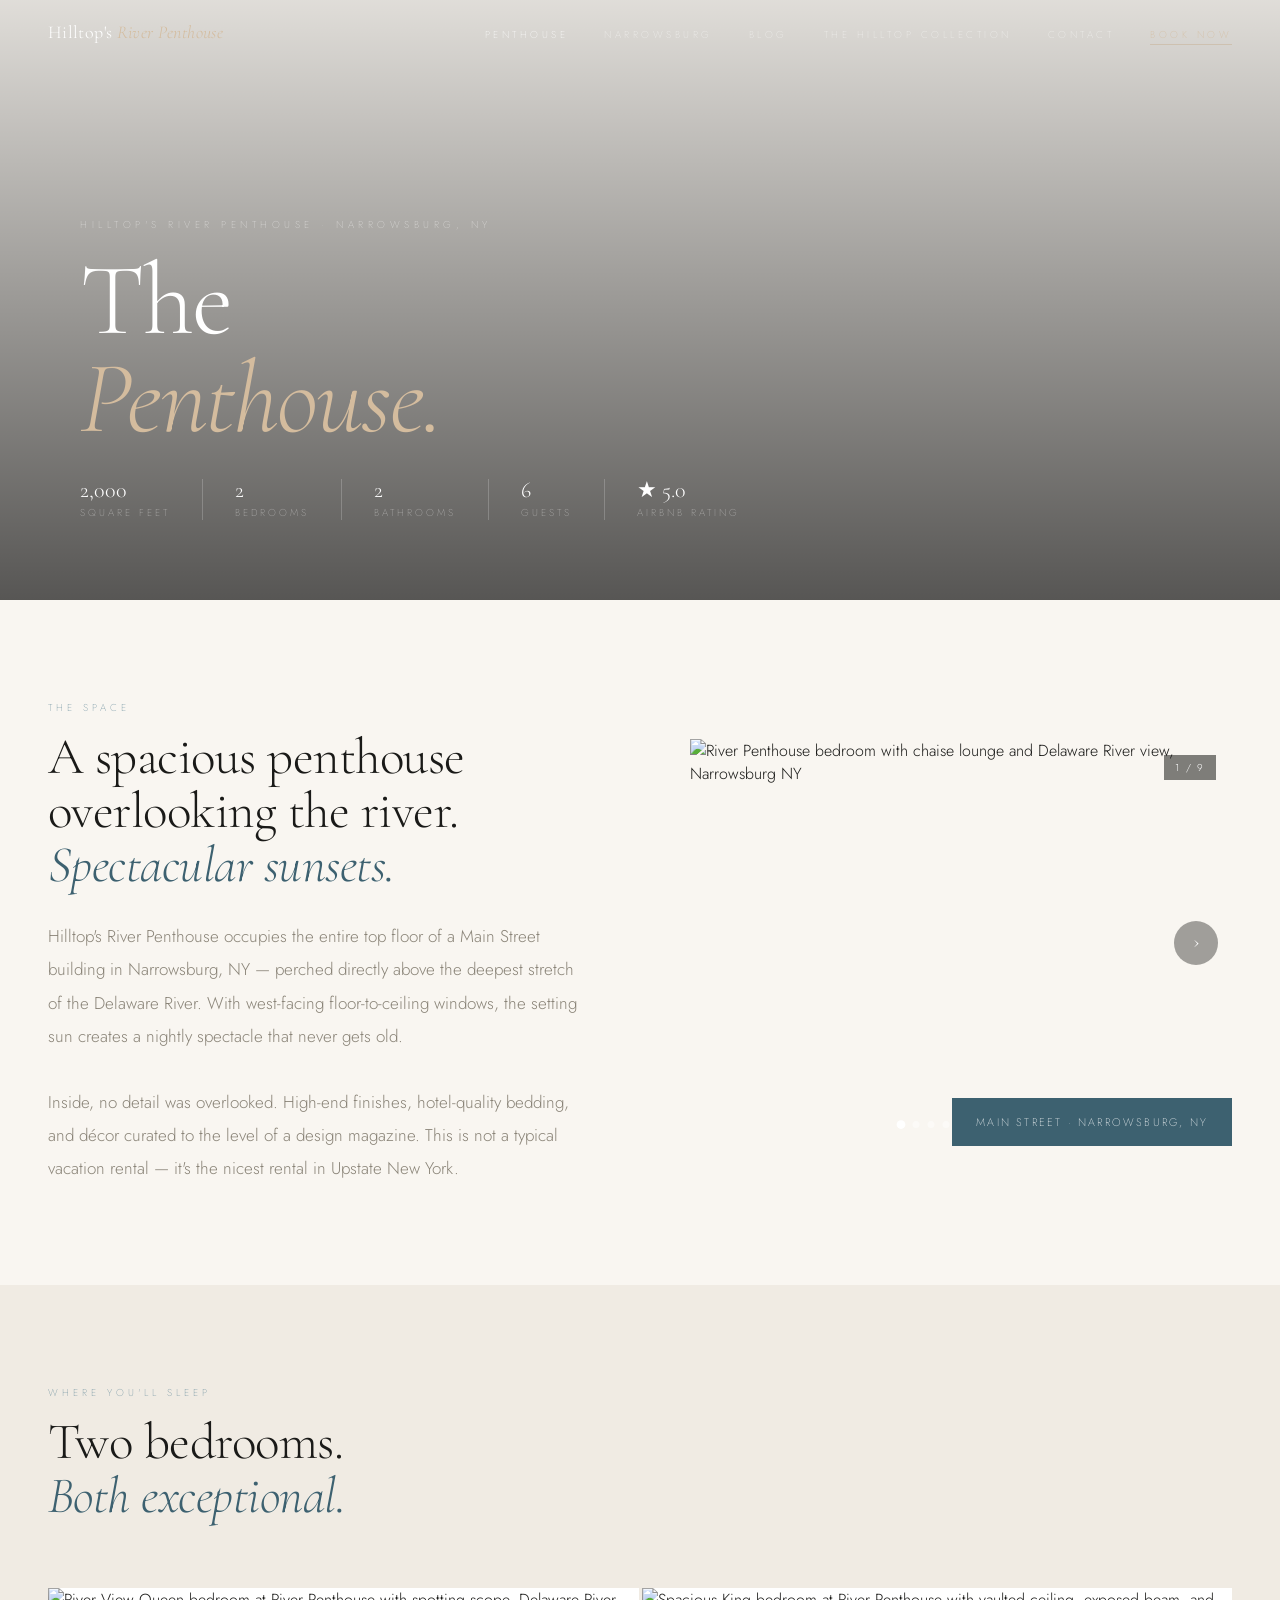
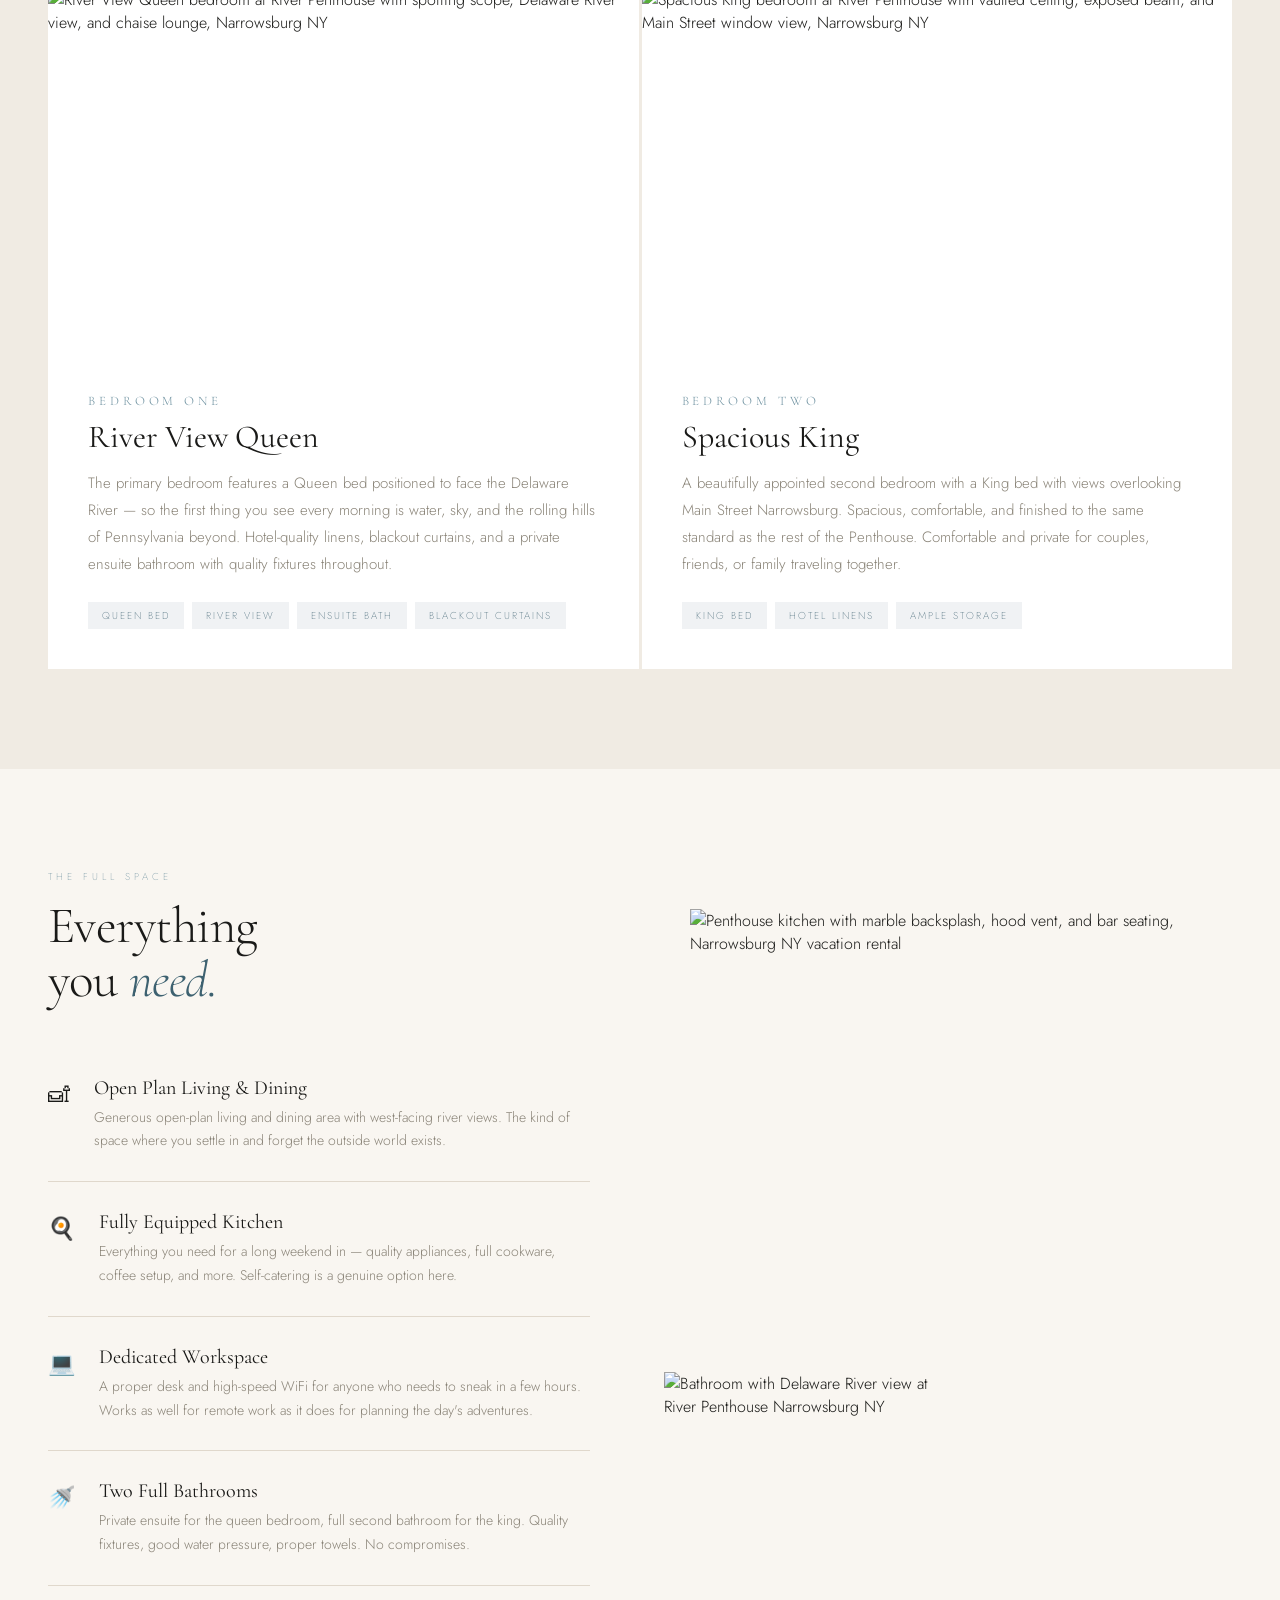
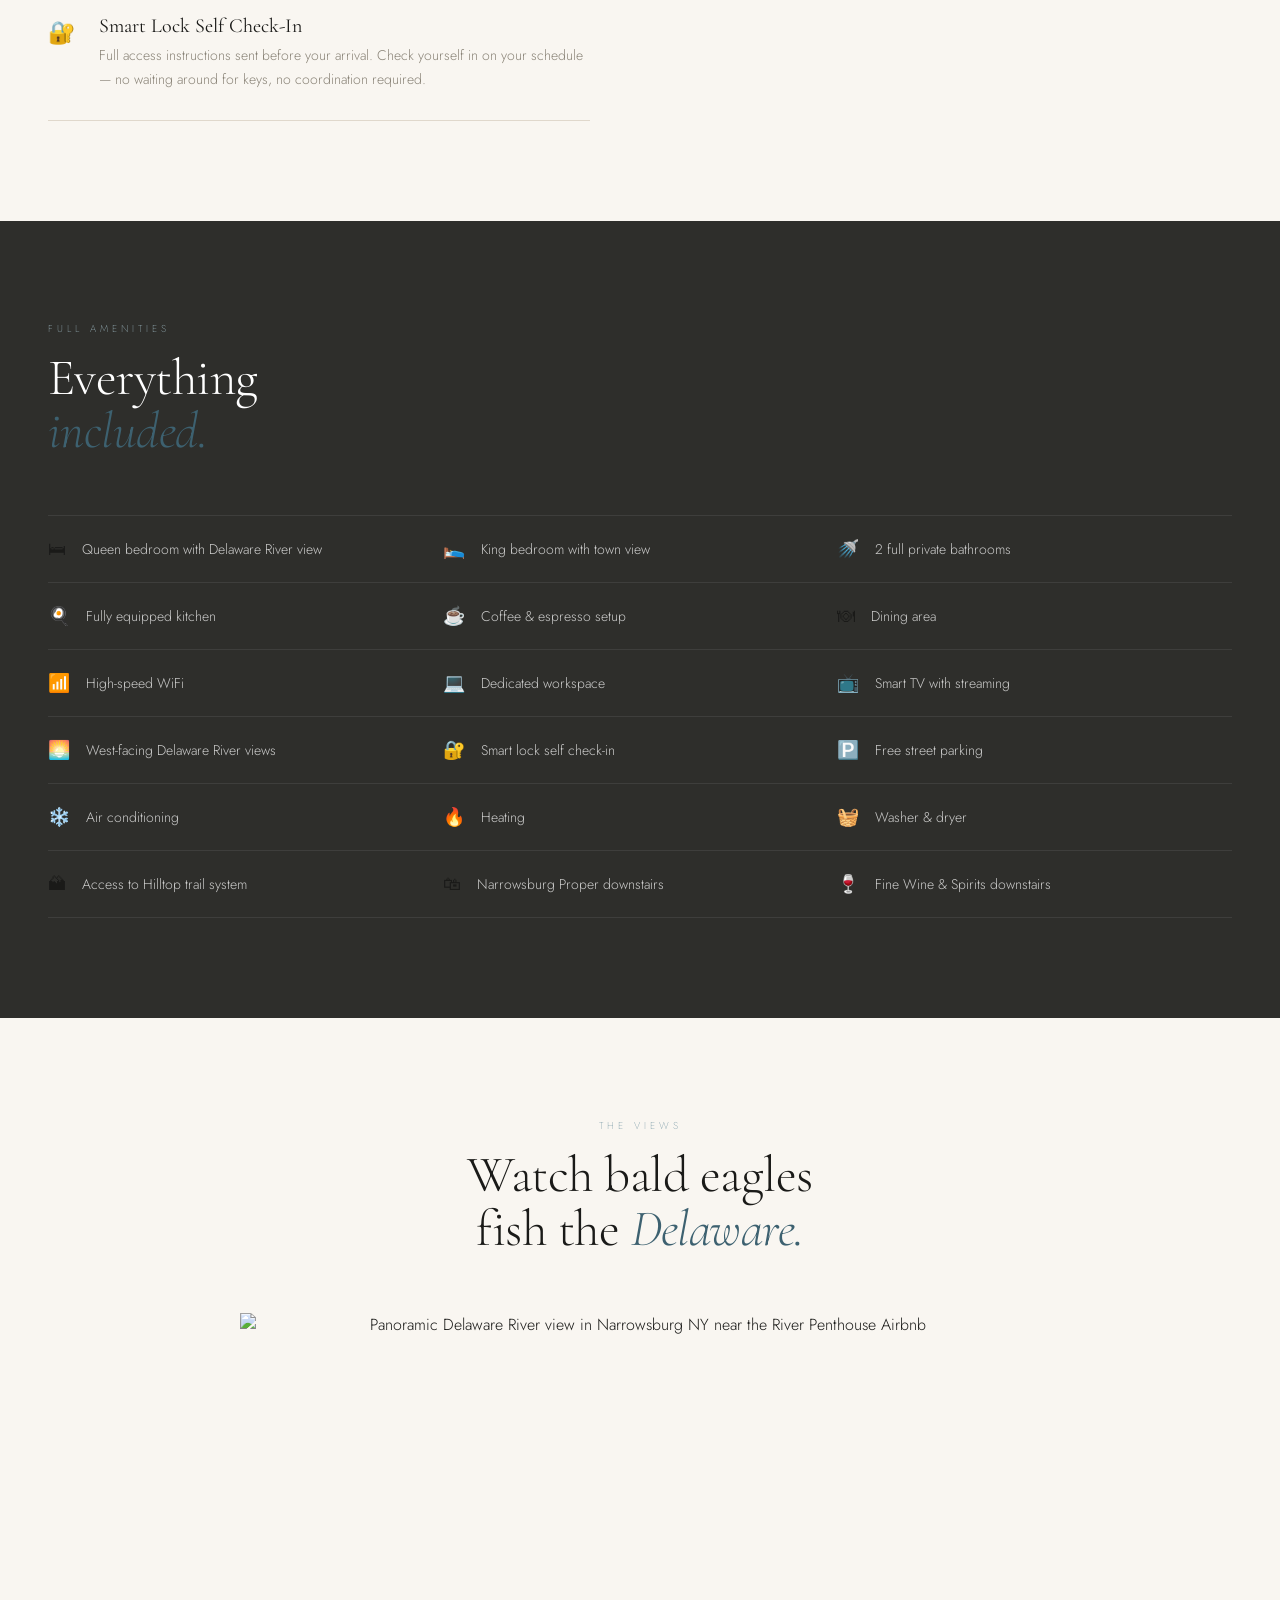
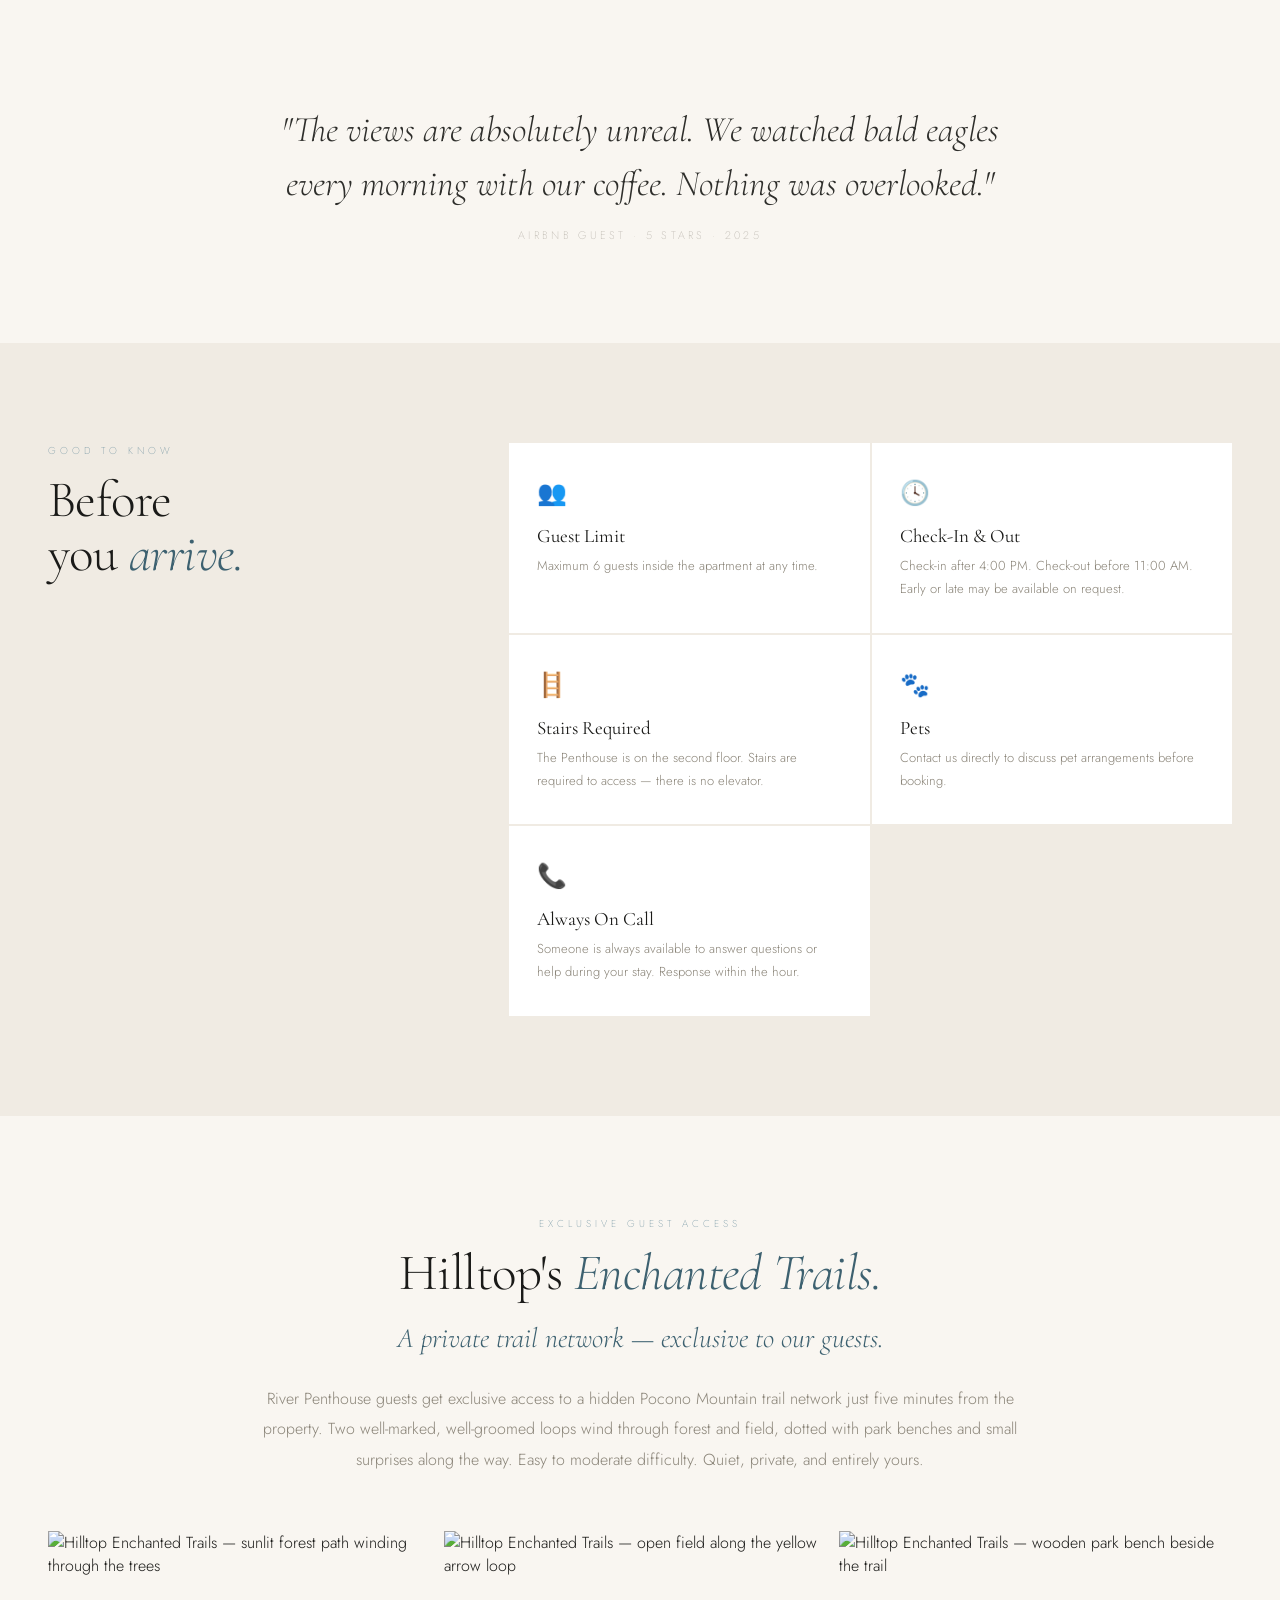
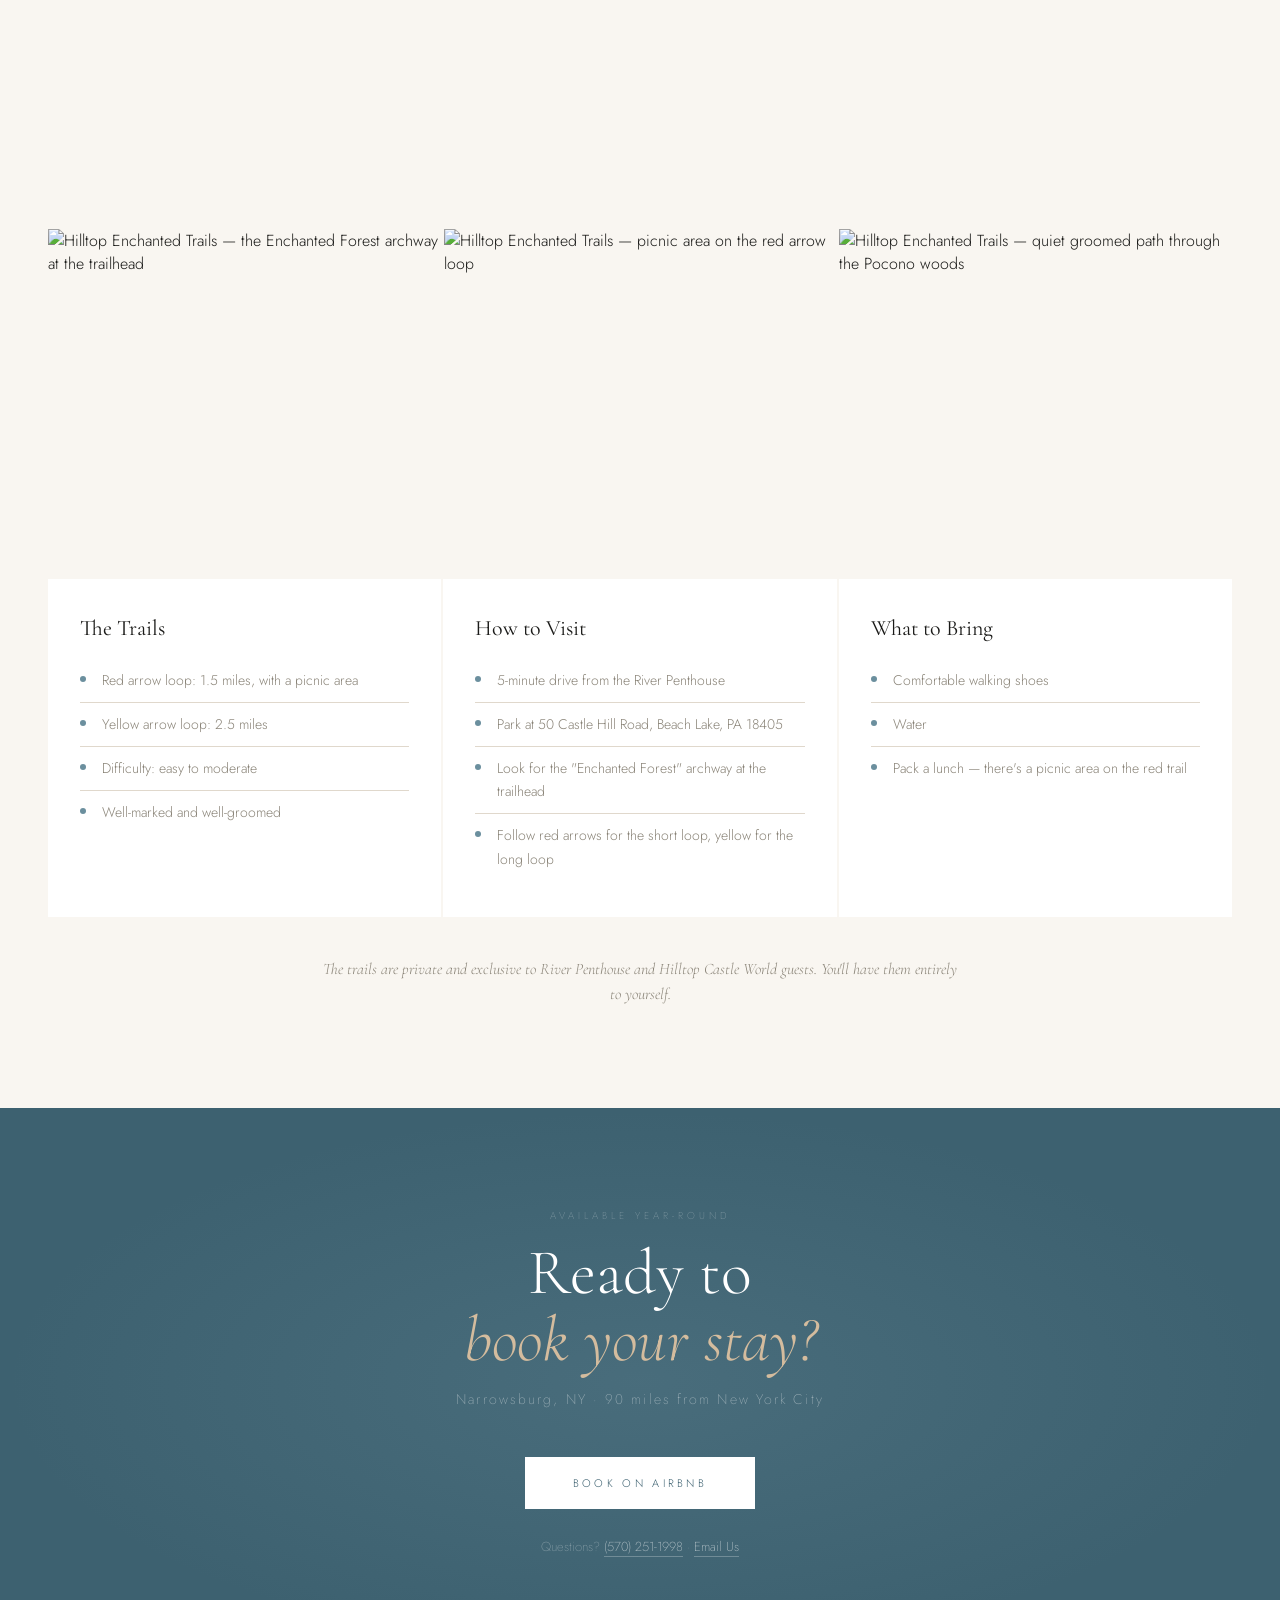
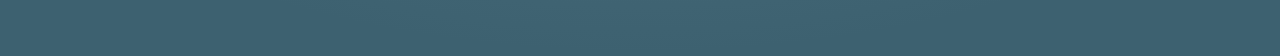
==== riverpenthouse/index.html @ 9885bd03 "Reorder homepage hero gallery slides New order: bedroom-river-view, living-river, fireplace-area, ki" ====
<!DOCTYPE html>
<html lang="en">
<head>
  <meta charset="UTF-8">
  <meta name="viewport" content="width=device-width, initial-scale=1.0">
  <title>Hilltop's River Penthouse · Narrowsburg NY Airbnb · Delaware River Views</title>
  <meta name="description" content="Hilltop's River Penthouse — a 2,000 sq ft luxury Airbnb on Main Street Narrowsburg NY, perched above the Delaware River. 2 bedrooms, 2 baths, sleeps 6. 90 miles from NYC.">
  <link rel="canonical" href="https://www.riverpenthouse.com/">
  <script type="application/ld+json">
  {
    "@context": "https://schema.org",
    "@graph": [
      {
        "@type": "LodgingBusiness",
        "@id": "https://www.riverpenthouse.com/#lodging",
        "name": "Hilltop's River Penthouse",
        "description": "A 2,000 sq ft luxury penthouse on Main Street Narrowsburg NY, perched directly above the deepest stretch of the Delaware River. 2 bedrooms, 2 bathrooms, sleeps 6 guests. West-facing floor-to-ceiling windows with panoramic river views. 90 miles from New York City.",
        "url": "https://www.riverpenthouse.com",
        "telephone": "+15702511998",
        "email": "thehilltopproperties@gmail.com",
        "address": {
          "@type": "PostalAddress",
          "streetAddress": "44 Main Street",
          "addressLocality": "Narrowsburg",
          "addressRegion": "NY",
          "postalCode": "12764",
          "addressCountry": "US"
        },
        "geo": {
          "@type": "GeoCoordinates",
          "latitude": 41.6012,
          "longitude": -74.9957
        },
        "image": [
          "https://www.riverpenthouse.com/img/hero.webp",
          "https://www.riverpenthouse.com/img/living-river.webp",
          "https://www.riverpenthouse.com/img/bedroom-queen.webp",
          "https://www.riverpenthouse.com/img/bedroom-king.webp",
          "https://www.riverpenthouse.com/img/kitchen-wide.webp",
          "https://www.riverpenthouse.com/img/bathroom-suite.webp"
        ],
        "priceRange": "$$",
        "aggregateRating": {
          "@type": "AggregateRating",
          "ratingValue": "5.0",
          "bestRating": "5",
          "ratingCount": "10",
          "reviewAspect": "Airbnb"
        },
        "amenityFeature": [
          {"@type": "LocationFeatureSpecification", "name": "Free WiFi", "value": true},
          {"@type": "LocationFeatureSpecification", "name": "Air conditioning", "value": true},
          {"@type": "LocationFeatureSpecification", "name": "Kitchen", "value": true},
          {"@type": "LocationFeatureSpecification", "name": "Washer", "value": true},
          {"@type": "LocationFeatureSpecification", "name": "Dryer", "value": true},
          {"@type": "LocationFeatureSpecification", "name": "Self check-in", "value": true},
          {"@type": "LocationFeatureSpecification", "name": "River view", "value": true},
          {"@type": "LocationFeatureSpecification", "name": "Free parking", "value": true}
        ],
        "numberOfRooms": 2,
        "checkinTime": "16:00",
        "checkoutTime": "11:00",
        "petsAllowed": false,
        "tourBookingPage": "https://www.airbnb.com/rooms/1452914886228919955",
        "keywords": "where can i stay in narrowsburg ny, places to stay in narrowsburg ny, hotels in narrowsburg ny, boutique hotel narrowsburg ny, upstate ny hotels, catskills hotels, narrowsburg ny airbnb, delaware river vacation rental, weekend getaways upstate ny, narrowsburg ny lodging, sullivan county ny hotel, catskills vacation rental"
      },
      {
        "@type": "Organization",
        "@id": "https://www.riverpenthouse.com/#organization",
        "name": "Hilltop's River Penthouse",
        "url": "https://www.riverpenthouse.com",
        "telephone": "+15702511998",
        "email": "thehilltopproperties@gmail.com",
        "address": {
          "@type": "PostalAddress",
          "streetAddress": "44 Main Street",
          "addressLocality": "Narrowsburg",
          "addressRegion": "NY",
          "postalCode": "12764",
          "addressCountry": "US"
        },
        "sameAs": [
          "https://www.airbnb.com/rooms/1452914886228919955",
          "https://www.stayathilltop.com"
        ]
      }
    ]
  }
  </script>
  <link href="https://fonts.googleapis.com/css2?family=Cormorant+Garamond:ital,wght@0,300;0,400;0,600;1,300;1,400;1,600&family=Jost:wght@200;300;400&display=swap" rel="stylesheet">
  <style>
    *, *::before, *::after { box-sizing: border-box; margin: 0; padding: 0; }

    :root {
      --cream: #f9f6f1;
      --cream-dark: #f0ebe3;
      --sand: #e0d8cc;
      --river: #6b8f9e;
      --river-deep: #3d6170;
      --river-light: #a8c4ce;
      --ink: #1a1a18;
      --ink-soft: #2e2e2b;
      --stone: #8a8478;
      --stone-light: #b5b0a8;
      --gold: #c4a882;
      --gold-light: #d4bc9e;
      --white: #ffffff;
    }

    html { scroll-behavior: smooth; }

    body {
      background: var(--cream);
      color: var(--ink);
      font-family: 'Jost', sans-serif;
      font-weight: 300;
      overflow-x: hidden;
      width: 100%;
      max-width: 100%;
      margin: 0;
      padding: 0;
    }

    /* ─── NAV ─── */
    .site-nav {
      position: fixed;
      top: 0;
      left: 0;
      right: 0;
      z-index: 100;
      padding: 0 48px;
      height: 64px;
      display: flex;
      align-items: center;
      justify-content: space-between;
      transition: background 0.4s ease, box-shadow 0.4s ease;
    }
    .site-nav.scrolled {
      background: rgba(26,26,24,0.92);
      backdrop-filter: blur(12px);
      -webkit-backdrop-filter: blur(12px);
      box-shadow: 0 1px 0 rgba(255,255,255,0.06);
    }
    .nav-logo {
      font-family: 'Cormorant Garamond', serif;
      font-weight: 300;
      font-size: 18px;
      color: var(--white);
      text-decoration: none;
      letter-spacing: 0.02em;
      flex-shrink: 0;
    }
    .nav-logo em {
      font-style: italic;
      color: var(--gold-light);
    }
    .nav-links {
      display: flex;
      align-items: center;
      gap: 36px;
      list-style: none;
    }
    .nav-links a {
      font-family: 'Jost', sans-serif;
      font-weight: 200;
      font-size: 10px;
      letter-spacing: 0.35em;
      text-transform: uppercase;
      color: rgba(255,255,255,0.65);
      text-decoration: none;
      transition: color 0.2s ease;
    }
    .nav-links a:hover { color: var(--white); }
    .nav-links a.active { color: var(--white); }
    .nav-links .nav-book a {
      color: var(--gold-light);
      border-bottom: 1px solid rgba(196,168,130,0.4);
      padding-bottom: 2px;
    }
    .nav-links .nav-book a:hover { color: var(--gold); border-color: var(--gold); }

    /* mobile nav */
    .nav-toggle {
      display: none;
      flex-direction: column;
      gap: 5px;
      cursor: pointer;
      padding: 4px;
      background: none;
      border: none;
    }
    .nav-toggle span {
      display: block;
      width: 22px;
      height: 1px;
      background: rgba(255,255,255,0.7);
      transition: all 0.3s ease;
    }
    .nav-toggle.open span:nth-child(1) { transform: translateY(6px) rotate(45deg); }
    .nav-toggle.open span:nth-child(2) { opacity: 0; }
    .nav-toggle.open span:nth-child(3) { transform: translateY(-6px) rotate(-45deg); }

    .nav-mobile {
      display: none;
      position: fixed;
      top: 64px;
      left: 0;
      right: 0;
      background: rgba(26,26,24,0.97);
      backdrop-filter: blur(12px);
      -webkit-backdrop-filter: blur(12px);
      z-index: 99;
      padding: 32px 48px 40px;
      border-top: 1px solid rgba(255,255,255,0.06);
    }
    .nav-mobile.open { display: block; }
    .nav-mobile ul { list-style: none; display: flex; flex-direction: column; gap: 24px; }
    .nav-mobile a {
      font-family: 'Jost', sans-serif;
      font-weight: 200;
      font-size: 12px;
      letter-spacing: 0.35em;
      text-transform: uppercase;
      color: rgba(255,255,255,0.65);
      text-decoration: none;
    }
    .nav-mobile a:hover { color: var(--white); }
    .nav-mobile .nav-book-mobile a { color: var(--gold-light); }

    @media (max-width: 768px) {
      .site-nav { padding: 0 24px; }
      .nav-links { display: none; }
      .nav-toggle { display: flex; }
      .nav-mobile { padding: 32px 24px 40px; }
    }

    /* ─── HERO ─── */
    .hero {
      height: 600px;
      min-height: 560px;
      position: relative;
      display: flex;
      align-items: flex-end;
      overflow: hidden;
    }
    .hero-bg {
      position: absolute;
      inset: 0;
      background:
        linear-gradient(to bottom, rgba(0,0,0,0.1) 0%, rgba(0,0,0,0.65) 100%),
        url('/img/hero.webp') center/cover no-repeat;
    }
    .hero-content {
      position: relative;
      padding: 0 80px 80px;
      max-width: 900px;
    }
    .hero-eyebrow {
      font-family: 'Jost', sans-serif;
      font-weight: 200;
      font-size: 10px;
      letter-spacing: 0.45em;
      text-transform: uppercase;
      color: rgba(255,255,255,0.6);
      margin-bottom: 20px;
    }
    .hero-title {
      font-family: 'Cormorant Garamond', serif;
      font-weight: 300;
      font-size: clamp(56px, 8vw, 104px);
      line-height: 0.95;
      color: var(--white);
      letter-spacing: -0.02em;
      margin-bottom: 32px;
    }
    .hero-title em { font-style: italic; color: var(--gold-light); }
    .hero-meta { display: flex; gap: 32px; flex-wrap: wrap; }
    .hero-meta-item { display: flex; flex-direction: column; gap: 4px; }
    .meta-value {
      font-family: 'Cormorant Garamond', serif;
      font-weight: 300;
      font-size: 22px;
      color: var(--white);
      line-height: 1;
    }
    .meta-label {
      font-family: 'Jost', sans-serif;
      font-weight: 200;
      font-size: 10px;
      letter-spacing: 0.3em;
      text-transform: uppercase;
      color: rgba(255,255,255,0.5);
    }
    .meta-divider { width: 1px; background: rgba(255,255,255,0.2); align-self: stretch; }

    .container { max-width: 1200px; margin: 0 auto; }
    .section-eyebrow {
      font-family: 'Jost', sans-serif;
      font-weight: 200;
      font-size: 10px;
      letter-spacing: 0.4em;
      text-transform: uppercase;
      color: var(--river);
      margin-bottom: 16px;
    }
    .section-title {
      font-family: 'Cormorant Garamond', serif;
      font-weight: 300;
      font-size: clamp(36px, 4vw, 58px);
      line-height: 1.05;
      color: var(--ink);
      letter-spacing: -0.01em;
    }
    .section-title em { font-style: italic; color: var(--river-deep); }

    /* ─── INTRO ─── */
    .intro-section { padding: 100px 48px; }
    .intro-grid { display: grid; grid-template-columns: 1fr 1fr; gap: 100px; align-items: center; }
    .intro-body {
      font-family: 'Jost', sans-serif;
      font-weight: 300;
      font-size: 17px;
      line-height: 1.95;
      color: var(--stone);
      margin-top: 28px;
    }
    .intro-image { position: relative; }
    .intro-image img { width: 100%; aspect-ratio: 3/4; object-fit: cover; display: block; }
    .intro-image-caption {
      position: absolute;
      bottom: 0; right: 0;
      background: var(--river-deep);
      color: var(--white);
      padding: 16px 24px;
      font-family: 'Jost', sans-serif;
      font-weight: 200;
      font-size: 11px;
      letter-spacing: 0.2em;
      text-transform: uppercase;
      z-index: 3;
    }

    /* ─── GALLERY ─── */
    .gallery { position: relative; aspect-ratio: 4/3; overflow: hidden; }
    .gallery-track { display: flex; width: 100%; height: 100%; overflow-x: scroll; scroll-snap-type: x mandatory; scroll-behavior: smooth; scrollbar-width: none; -ms-overflow-style: none; -webkit-overflow-scrolling: touch; }
    .gallery-track::-webkit-scrollbar { display: none; }
    .gallery-slide { flex: 0 0 100%; width: 100%; height: 100%; object-fit: cover; scroll-snap-align: start; display: block; }
    .gallery-prev, .gallery-next { position: absolute; top: 50%; transform: translateY(-50%); background: rgba(26,26,24,0.4); color: var(--white); border: none; width: 44px; height: 44px; border-radius: 50%; font-size: 22px; cursor: pointer; transition: background 0.2s ease, opacity 0.2s ease; display: flex; align-items: center; justify-content: center; z-index: 2; font-family: 'Cormorant Garamond', serif; font-weight: 300; padding-bottom: 3px; }
    .gallery-prev { left: 14px; }
    .gallery-next { right: 14px; }
    .gallery-prev:hover, .gallery-next:hover { background: rgba(26,26,24,0.7); }
    .gallery-prev:disabled, .gallery-next:disabled { opacity: 0; pointer-events: none; }
    .gallery-dots { position: absolute; bottom: 18px; left: 50%; transform: translateX(-50%); display: flex; gap: 8px; z-index: 2; }
    .gallery-dot { width: 7px; height: 7px; border-radius: 50%; background: rgba(255,255,255,0.45); border: none; padding: 0; cursor: pointer; transition: background 0.2s ease, transform 0.2s ease; }
    .gallery-dot:hover { background: rgba(255,255,255,0.75); }
    .gallery-dot.active { background: var(--white); transform: scale(1.25); }
    .gallery-counter { position: absolute; top: 16px; right: 16px; background: rgba(26,26,24,0.55); color: var(--white); padding: 5px 11px; font-family: 'Jost', sans-serif; font-weight: 300; font-size: 10px; letter-spacing: 0.18em; z-index: 2; }

    /* ─── BEDROOMS ─── */
    .bedrooms-section { background: var(--cream-dark); padding: 100px 48px; }
    .bedrooms-header { max-width: 1200px; margin: 0 auto 64px; }
    .bedrooms-grid { max-width: 1200px; margin: 0 auto; display: grid; grid-template-columns: 1fr 1fr; gap: 3px; }
    .bedroom-card { position: relative; overflow: hidden; background: var(--white); }
    .bedroom-image { width: 100%; aspect-ratio: 16/10; object-fit: cover; display: block; }
    .bedroom-info { padding: 36px 40px 40px; }
    .bedroom-number { font-family: 'Cormorant Garamond', serif; font-weight: 300; font-size: 13px; letter-spacing: 0.3em; color: var(--river); text-transform: uppercase; margin-bottom: 10px; }
    .bedroom-name { font-family: 'Cormorant Garamond', serif; font-weight: 400; font-size: 32px; color: var(--ink); margin-bottom: 16px; line-height: 1.1; }
    .bedroom-desc { font-family: 'Jost', sans-serif; font-weight: 300; font-size: 15px; line-height: 1.8; color: var(--stone); margin-bottom: 24px; }
    .bedroom-features { display: flex; flex-wrap: wrap; gap: 8px; }
    .bedroom-tag { font-family: 'Jost', sans-serif; font-weight: 200; font-size: 10px; letter-spacing: 0.2em; text-transform: uppercase; color: var(--river-deep); background: rgba(61,97,112,0.08); padding: 6px 14px; }

    /* ─── SPACE ─── */
    .space-section { padding: 100px 48px; }
    .space-grid { max-width: 1200px; margin: 0 auto; display: grid; grid-template-columns: 1fr 1fr; gap: 100px; align-items: start; }
    .space-features { margin-top: 40px; }
    .space-feature {
      padding: 28px 0;
      border-bottom: 1px solid var(--sand);
      display: flex;
      gap: 24px;
      align-items: flex-start;
    }
    .feature-icon { font-size: 22px; flex-shrink: 0; margin-top: 2px; }
    .feature-name { font-family: 'Cormorant Garamond', serif; font-weight: 400; font-size: 20px; color: var(--ink); margin-bottom: 6px; }
    .feature-desc { font-family: 'Jost', sans-serif; font-weight: 300; font-size: 14px; line-height: 1.7; color: var(--stone); }
    .space-image-stack { position: relative; padding-top: 40px; }
    .space-img-main { width: 100%; aspect-ratio: 3/4; object-fit: cover; display: block; }
    .space-img-accent { position: absolute; bottom: -32px; left: -32px; width: 55%; aspect-ratio: 1; object-fit: cover; border: 6px solid var(--cream); }

    /* ─── AMENITIES ─── */
    .amenities-section { background: var(--ink-soft); padding: 100px 48px; }
    .amenities-inner { max-width: 1200px; margin: 0 auto; }
    .amenities-header-row { margin-bottom: 56px; }
    .amenities-header-row .section-eyebrow { color: var(--river-light); }
    .amenities-header-row .section-title { color: var(--white); }
    .amenities-list { display: grid; grid-template-columns: repeat(3, 1fr); gap: 0; border-top: 1px solid rgba(255,255,255,0.08); margin-top: 48px; }
    .amenity-row {
      padding: 20px 0;
      border-bottom: 1px solid rgba(255,255,255,0.08);
      display: flex;
      align-items: center;
      gap: 16px;
      padding-right: 32px;
    }
    .amenity-row-icon { font-size: 18px; flex-shrink: 0; }
    .amenity-row-name { font-family: 'Jost', sans-serif; font-weight: 300; font-size: 14px; color: rgba(255,255,255,0.75); }

    /* ─── VIEWS ─── */
    .views-section { padding: 100px 48px; text-align: center; }
    .views-inner { max-width: 800px; margin: 0 auto; }
    .views-image { width: 100%; aspect-ratio: 21/9; object-fit: cover; display: block; margin-top: 56px; }
    .views-quote { font-family: 'Cormorant Garamond', serif; font-style: italic; font-weight: 300; font-size: clamp(24px, 3vw, 36px); line-height: 1.5; color: var(--ink-soft); margin-top: 48px; padding: 0 40px; }
    .views-quote-attr { font-family: 'Jost', sans-serif; font-weight: 200; font-size: 11px; letter-spacing: 0.3em; text-transform: uppercase; color: var(--stone-light); margin-top: 16px; }

    /* ─── GOOD TO KNOW ─── */
    .know-section { background: var(--cream-dark); padding: 100px 48px; }
    .know-inner { max-width: 1200px; margin: 0 auto; display: grid; grid-template-columns: 1fr 2fr; gap: 100px; align-items: start; }
    .know-grid { display: grid; grid-template-columns: 1fr 1fr; gap: 2px; }
    .know-card { background: var(--white); padding: 32px 28px; }
    .know-icon { font-size: 24px; margin-bottom: 14px; display: block; }
    .know-title { font-family: 'Cormorant Garamond', serif; font-weight: 400; font-size: 19px; color: var(--ink); margin-bottom: 8px; }
    .know-text { font-family: 'Jost', sans-serif; font-weight: 300; font-size: 13px; line-height: 1.75; color: var(--stone); }

    /* ─── CTA ─── */
    .cta-section { background: var(--river-deep); padding: 100px 48px; text-align: center; position: relative; overflow: hidden; }
    .cta-section::before { content: ''; position: absolute; inset: 0; background: radial-gradient(ellipse at center, rgba(107,143,158,0.25) 0%, transparent 70%); }
    .cta-title { font-family: 'Cormorant Garamond', serif; font-weight: 300; font-size: clamp(40px, 5vw, 72px); color: var(--white); line-height: 1.05; margin-bottom: 16px; position: relative; }
    .cta-title em { font-style: italic; color: var(--gold-light); }
    .cta-sub { font-family: 'Jost', sans-serif; font-weight: 200; font-size: 14px; letter-spacing: 0.15em; color: rgba(255,255,255,0.5); margin-bottom: 48px; position: relative; }
    .btn-white { display: inline-block; font-family: 'Jost', sans-serif; font-weight: 300; font-size: 11px; letter-spacing: 0.3em; text-transform: uppercase; color: var(--river-deep); background: var(--white); padding: 18px 48px; text-decoration: none; position: relative; }
    .cta-contact { margin-top: 28px; font-family: 'Jost', sans-serif; font-weight: 200; font-size: 13px; color: rgba(255,255,255,0.4); position: relative; }
    .cta-contact a { color: rgba(255,255,255,0.7); text-decoration: none; border-bottom: 1px solid rgba(255,255,255,0.25); }

    /* ─── ENCHANTED TRAILS ─── */
    .trails-section { padding: 100px 48px; }
    .trails-inner { max-width: 1200px; margin: 0 auto; }
    .trails-header { max-width: 760px; margin: 0 auto 56px; text-align: center; }
    .trails-tagline { font-family: 'Cormorant Garamond', serif; font-style: italic; font-weight: 300; font-size: clamp(20px, 2.4vw, 28px); color: var(--river-deep); margin-top: 18px; line-height: 1.4; }
    .trails-intro { font-family: 'Jost', sans-serif; font-weight: 300; font-size: 16px; line-height: 1.9; color: var(--stone); margin-top: 26px; }
    .trails-gallery { display: grid; grid-template-columns: repeat(3, 1fr); gap: 3px; }
    .trails-gallery img { width: 100%; aspect-ratio: 4/3; object-fit: cover; display: block; }
    .trails-cards { display: grid; grid-template-columns: repeat(3, 1fr); gap: 2px; margin-top: 56px; }
    .trails-card { background: var(--white); padding: 36px 32px; }
    .trails-card-title { font-family: 'Cormorant Garamond', serif; font-weight: 400; font-size: 22px; color: var(--ink); margin-bottom: 18px; }
    .trails-list { list-style: none; }
    .trails-list li { font-family: 'Jost', sans-serif; font-weight: 300; font-size: 14px; line-height: 1.65; color: var(--stone); padding: 10px 0 10px 22px; position: relative; border-bottom: 1px solid var(--sand); }
    .trails-list li:last-child { border-bottom: none; }
    .trails-list li::before { content: ''; position: absolute; left: 0; top: 17px; width: 6px; height: 6px; border-radius: 50%; background: var(--river); }
    .trails-note { max-width: 640px; margin: 40px auto 0; text-align: center; font-family: 'Cormorant Garamond', serif; font-style: italic; font-weight: 300; font-size: 16px; line-height: 1.6; color: var(--stone); }

    /* ─── RESPONSIVE ─── */
    @media (max-width: 1024px) {
      .intro-grid, .space-grid, .know-inner { grid-template-columns: 1fr; gap: 48px; }
      .space-img-accent { display: none; }
      .bedrooms-grid { grid-template-columns: 1fr; }
      .amenities-list { grid-template-columns: 1fr 1fr; }
      .trails-cards { grid-template-columns: 1fr; }
    }
    @media (max-width: 768px) {
      .hero-content { padding: 0 24px 48px; }
      .intro-section, .bedrooms-section, .space-section, .amenities-section,
      .views-section, .know-section, .cta-section, .trails-section { padding: 72px 24px; }
      .amenities-list { grid-template-columns: 1fr; }
      .know-grid { grid-template-columns: 1fr; }
      .trails-gallery { grid-template-columns: 1fr 1fr; }
    }
  </style>
    <link rel="icon" type="image/x-icon" href="/favicon.ico">
    <link rel="icon" type="image/png" sizes="32x32" href="/favicon-32x32.png">
    <link rel="icon" type="image/png" sizes="16x16" href="/favicon-16x16.png">
    <link rel="apple-touch-icon" sizes="180x180" href="/apple-touch-icon.png">
    <link rel="manifest" href="/manifest.json">
</head>
<body>

  <!-- NAV -->
  <nav class="site-nav" id="siteNav">
    <a href="/" class="nav-logo">Hilltop's <em>River Penthouse</em></a>
    <ul class="nav-links">
      <li><a href="/" class="active">Penthouse</a></li>
      <li><a href="/narrowsburg">Narrowsburg</a></li>
      <li><a href="/blog">Blog</a></li>
      <li><a href="/collection">The Hilltop Collection</a></li>
      <li><a href="/contact">Contact</a></li>
      
      <li class="nav-book"><a href="https://www.airbnb.com/rooms/1452914886228919955" target="_blank">Book Now</a></li>
    </ul>
    <button class="nav-toggle" id="navToggle" aria-label="Toggle menu">
      <span></span><span></span><span></span>
    </button>
  </nav>

  <!-- MOBILE NAV -->
  <div class="nav-mobile" id="navMobile">
    <ul>
      <li><a href="/">Penthouse</a></li>
      <li><a href="/narrowsburg">Narrowsburg</a></li>
      <li><a href="/blog">Blog</a></li>
      <li><a href="/collection">The Hilltop Collection</a></li>
      <li><a href="/contact">Contact</a></li>

      <li class="nav-book-mobile"><a href="https://www.airbnb.com/rooms/1452914886228919955" target="_blank">Book Now →</a></li>
    </ul>
  </div>

  <!-- HERO -->
  <div class="hero">
    <div class="hero-bg"></div>
    <div class="hero-content">
      <p class="hero-eyebrow">Hilltop's River Penthouse · Narrowsburg, NY</p>
      <h1 class="hero-title">The<br><em>Penthouse.</em></h1>
      <div class="hero-meta">
        <div class="hero-meta-item">
          <span class="meta-value">2,000</span>
          <span class="meta-label">Square Feet</span>
        </div>
        <div class="meta-divider"></div>
        <div class="hero-meta-item">
          <span class="meta-value">2</span>
          <span class="meta-label">Bedrooms</span>
        </div>
        <div class="meta-divider"></div>
        <div class="hero-meta-item">
          <span class="meta-value">2</span>
          <span class="meta-label">Bathrooms</span>
        </div>
        <div class="meta-divider"></div>
        <div class="hero-meta-item">
          <span class="meta-value">6</span>
          <span class="meta-label">Guests</span>
        </div>
        <div class="meta-divider"></div>
        <div class="hero-meta-item">
          <span class="meta-value">★ 5.0</span>
          <span class="meta-label">Airbnb Rating</span>
        </div>
      </div>
    </div>
  </div>

  <!-- INTRO -->
  <section class="intro-section">
    <div class="intro-grid container">
      <div>
        <p class="section-eyebrow">The Space</p>
        <h2 class="section-title">A spacious penthouse<br>overlooking the river.<br><em>Spectacular sunsets.</em></h2>
        <p class="intro-body">
          Hilltop's River Penthouse occupies the entire top floor of a Main Street building in Narrowsburg, NY — perched directly above the deepest stretch of the Delaware River. With west-facing floor-to-ceiling windows, the setting sun creates a nightly spectacle that never gets old.
          <br><br>
          Inside, no detail was overlooked. High-end finishes, hotel-quality bedding, and décor curated to the level of a design magazine. This is not a typical vacation rental — it's the nicest rental in Upstate New York.
        </p>
      </div>
      <div class="intro-image gallery">
        <div class="gallery-track" id="gallery-track">
          <img class="gallery-slide" src="/img/bedroom-river-view.webp" alt="River Penthouse bedroom with chaise lounge and Delaware River view, Narrowsburg NY" loading="eager">
          <img class="gallery-slide" src="/img/living-river.webp" alt="River Penthouse living room with Delaware River view, herringbone wood floors, vaulted ceiling, Narrowsburg NY" loading="lazy">
          <img class="gallery-slide" src="/img/fireplace-area.webp" alt="River Penthouse fireplace and lounge area with orange armchair, Narrowsburg NY" loading="lazy">
          <img class="gallery-slide" src="/img/kitchen-wide.webp" alt="River Penthouse kitchen with marble backsplash, hood vent, stainless appliances, and bar seating, Narrowsburg NY" loading="lazy">
          <img class="gallery-slide" src="/img/bathroom-suite.webp" alt="River Penthouse spa-style bathroom with walk-in shower, Narrowsburg NY" loading="lazy">
          <img class="gallery-slide" src="/img/kitchen-island.webp" alt="River Penthouse kitchen island with built-in glass display shelves, Narrowsburg NY" loading="lazy">
          <img class="gallery-slide" src="/img/bedroom-suite.webp" alt="River Penthouse master bedroom with king-size cane bed and mid-century furniture, Narrowsburg NY" loading="lazy">
          <img class="gallery-slide" src="/img/bedroom-vaulted.webp" alt="River Penthouse second bedroom with vaulted ceiling and exposed beam, Narrowsburg NY" loading="lazy">
          <img class="gallery-slide" src="/img/living-entry.webp" alt="River Penthouse entry hall and open floor plan, Narrowsburg NY" loading="lazy">
        </div>
        <button class="gallery-prev" id="galleryPrev" aria-label="Previous photo">‹</button>
        <button class="gallery-next" id="galleryNext" aria-label="Next photo">›</button>
        <div class="gallery-dots" id="gallery-dots"></div>
        <div class="gallery-counter" id="gallery-counter">1 / 9</div>
        <div class="intro-image-caption">Main Street · Narrowsburg, NY</div>
      </div>
    </div>
  </section>

  <!-- BEDROOMS -->
  <section class="bedrooms-section">
    <div class="bedrooms-header">
      <p class="section-eyebrow">Where You'll Sleep</p>
      <h2 class="section-title">Two bedrooms.<br><em>Both exceptional.</em></h2>
    </div>
    <div class="bedrooms-grid container">
      <div class="bedroom-card">
        <img class="bedroom-image" src="/img/bedroom-queen.webp" alt="River View Queen bedroom at River Penthouse with spotting scope, Delaware River view, and chaise lounge, Narrowsburg NY">
        <div class="bedroom-info">
          <div class="bedroom-number">Bedroom One</div>
          <div class="bedroom-name">River View Queen</div>
          <p class="bedroom-desc">The primary bedroom features a Queen bed positioned to face the Delaware River — so the first thing you see every morning is water, sky, and the rolling hills of Pennsylvania beyond. Hotel-quality linens, blackout curtains, and a private ensuite bathroom with quality fixtures throughout.</p>
          <div class="bedroom-features">
            <span class="bedroom-tag">Queen Bed</span>
            <span class="bedroom-tag">River View</span>
            <span class="bedroom-tag">Ensuite Bath</span>
            <span class="bedroom-tag">Blackout Curtains</span>
          </div>
        </div>
      </div>
      <div class="bedroom-card">
        <img class="bedroom-image" src="/img/bedroom-king.webp" alt="Spacious King bedroom at River Penthouse with vaulted ceiling, exposed beam, and Main Street window view, Narrowsburg NY">
        <div class="bedroom-info">
          <div class="bedroom-number">Bedroom Two</div>
          <div class="bedroom-name">Spacious King</div>
          <p class="bedroom-desc">A beautifully appointed second bedroom with a King bed with views overlooking Main Street Narrowsburg. Spacious, comfortable, and finished to the same standard as the rest of the Penthouse. Comfortable and private for couples, friends, or family traveling together.</p>
          <div class="bedroom-features">
            <span class="bedroom-tag">King Bed</span>
            <span class="bedroom-tag">Hotel Linens</span>
            <span class="bedroom-tag">Ample Storage</span>
          </div>
        </div>
      </div>
    </div>
  </section>

  <!-- SPACE FEATURES -->
  <section class="space-section">
    <div class="space-grid container">
      <div>
        <p class="section-eyebrow">The Full Space</p>
        <h2 class="section-title">Everything<br>you <em>need.</em></h2>
        <div class="space-features">
          <div class="space-feature">
            <span class="feature-icon">🛋</span>
            <div>
              <div class="feature-name">Open Plan Living &amp; Dining</div>
              <div class="feature-desc">Generous open-plan living and dining area with west-facing river views. The kind of space where you settle in and forget the outside world exists.</div>
            </div>
          </div>
          <div class="space-feature">
            <span class="feature-icon">🍳</span>
            <div>
              <div class="feature-name">Fully Equipped Kitchen</div>
              <div class="feature-desc">Everything you need for a long weekend in — quality appliances, full cookware, coffee setup, and more. Self-catering is a genuine option here.</div>
            </div>
          </div>
          <div class="space-feature">
            <span class="feature-icon">💻</span>
            <div>
              <div class="feature-name">Dedicated Workspace</div>
              <div class="feature-desc">A proper desk and high-speed WiFi for anyone who needs to sneak in a few hours. Works as well for remote work as it does for planning the day's adventures.</div>
            </div>
          </div>
          <div class="space-feature">
            <span class="feature-icon">🚿</span>
            <div>
              <div class="feature-name">Two Full Bathrooms</div>
              <div class="feature-desc">Private ensuite for the queen bedroom, full second bathroom for the king. Quality fixtures, good water pressure, proper towels. No compromises.</div>
            </div>
          </div>
          <div class="space-feature">
            <span class="feature-icon">🔐</span>
            <div>
              <div class="feature-name">Smart Lock Self Check-In</div>
              <div class="feature-desc">Full access instructions sent before your arrival. Check yourself in on your schedule — no waiting around for keys, no coordination required.</div>
            </div>
          </div>
        </div>
      </div>
      <div class="space-image-stack">
        <img class="space-img-main" src="/img/kitchen-wide.webp" alt="Penthouse kitchen with marble backsplash, hood vent, and bar seating, Narrowsburg NY vacation rental">
        <img class="space-img-accent" src="/img/bathroom.webp" alt="Bathroom with Delaware River view at River Penthouse Narrowsburg NY">
      </div>
    </div>
  </section>

  <!-- AMENITIES -->
  <section class="amenities-section">
    <div class="amenities-inner">
      <div class="amenities-header-row">
        <p class="section-eyebrow">Full Amenities</p>
        <h2 class="section-title">Everything<br><em>included.</em></h2>
      </div>
      <div class="amenities-list">
        <div class="amenity-row"><span class="amenity-row-icon">🛏</span><span class="amenity-row-name">Queen bedroom with Delaware River view</span></div>
        <div class="amenity-row"><span class="amenity-row-icon">🛌</span><span class="amenity-row-name">King bedroom with town view</span></div>
        <div class="amenity-row"><span class="amenity-row-icon">🚿</span><span class="amenity-row-name">2 full private bathrooms</span></div>
        <div class="amenity-row"><span class="amenity-row-icon">🍳</span><span class="amenity-row-name">Fully equipped kitchen</span></div>
        <div class="amenity-row"><span class="amenity-row-icon">☕</span><span class="amenity-row-name">Coffee &amp; espresso setup</span></div>
        <div class="amenity-row"><span class="amenity-row-icon">🍽</span><span class="amenity-row-name">Dining area</span></div>
        <div class="amenity-row"><span class="amenity-row-icon">📶</span><span class="amenity-row-name">High-speed WiFi</span></div>
        <div class="amenity-row"><span class="amenity-row-icon">💻</span><span class="amenity-row-name">Dedicated workspace</span></div>
        <div class="amenity-row"><span class="amenity-row-icon">📺</span><span class="amenity-row-name">Smart TV with streaming</span></div>
        <div class="amenity-row"><span class="amenity-row-icon">🌅</span><span class="amenity-row-name">West-facing Delaware River views</span></div>
        <div class="amenity-row"><span class="amenity-row-icon">🔐</span><span class="amenity-row-name">Smart lock self check-in</span></div>
        <div class="amenity-row"><span class="amenity-row-icon">🅿️</span><span class="amenity-row-name">Free street parking</span></div>
        <div class="amenity-row"><span class="amenity-row-icon">❄️</span><span class="amenity-row-name">Air conditioning</span></div>
        <div class="amenity-row"><span class="amenity-row-icon">🔥</span><span class="amenity-row-name">Heating</span></div>
        <div class="amenity-row"><span class="amenity-row-icon">🧺</span><span class="amenity-row-name">Washer &amp; dryer</span></div>
        <div class="amenity-row"><span class="amenity-row-icon">🏔</span><span class="amenity-row-name">Access to Hilltop trail system</span></div>
        <div class="amenity-row"><span class="amenity-row-icon">🛍</span><span class="amenity-row-name">Narrowsburg Proper downstairs</span></div>
        <div class="amenity-row"><span class="amenity-row-icon">🍷</span><span class="amenity-row-name">Fine Wine &amp; Spirits downstairs</span></div>
      </div>
    </div>
  </section>

  <!-- VIEWS -->
  <section class="views-section">
    <div class="views-inner">
      <p class="section-eyebrow">The Views</p>
      <h2 class="section-title">Watch bald eagles<br>fish the <em>Delaware.</em></h2>
      <img class="views-image" src="/img/hero.webp" alt="Panoramic Delaware River view in Narrowsburg NY near the River Penthouse Airbnb">
      <p class="views-quote">"The views are absolutely unreal. We watched bald eagles every morning with our coffee. Nothing was overlooked."</p>
      <p class="views-quote-attr">Airbnb Guest · 5 Stars · 2025</p>
    </div>
  </section>

  <!-- GOOD TO KNOW -->
  <section class="know-section">
    <div class="know-inner container">
      <div>
        <p class="section-eyebrow">Good to Know</p>
        <h2 class="section-title">Before<br>you <em>arrive.</em></h2>
      </div>
      <div class="know-grid">
        <div class="know-card">
          <span class="know-icon">👥</span>
          <div class="know-title">Guest Limit</div>
          <p class="know-text">Maximum 6 guests inside the apartment at any time.</p>
        </div>
        <div class="know-card">
          <span class="know-icon">🕓</span>
          <div class="know-title">Check-In &amp; Out</div>
          <p class="know-text">Check-in after 4:00 PM. Check-out before 11:00 AM. Early or late may be available on request.</p>
        </div>
        <div class="know-card">
          <span class="know-icon">🪜</span>
          <div class="know-title">Stairs Required</div>
          <p class="know-text">The Penthouse is on the second floor. Stairs are required to access — there is no elevator.</p>
        </div>
        <div class="know-card">
          <span class="know-icon">🐾</span>
          <div class="know-title">Pets</div>
          <p class="know-text">Contact us directly to discuss pet arrangements before booking.</p>
        </div>
        <div class="know-card">
          <span class="know-icon">📞</span>
          <div class="know-title">Always On Call</div>
          <p class="know-text">Someone is always available to answer questions or help during your stay. Response within the hour.</p>
        </div>
      </div>
    </div>
  </section>

  <!-- ENCHANTED TRAILS -->
  <section class="trails-section">
    <div class="trails-inner">
      <div class="trails-header">
        <p class="section-eyebrow">Exclusive Guest Access</p>
        <h2 class="section-title">Hilltop's <em>Enchanted Trails.</em></h2>
        <p class="trails-tagline">A private trail network — exclusive to our guests.</p>
        <p class="trails-intro">
          River Penthouse guests get exclusive access to a hidden Pocono Mountain trail network just five minutes from the property. Two well-marked, well-groomed loops wind through forest and field, dotted with park benches and small surprises along the way. Easy to moderate difficulty. Quiet, private, and entirely yours.
        </p>
      </div>

      <div class="trails-gallery">
        <img src="/img/enchanted-trails-1.jpg" alt="Hilltop Enchanted Trails — sunlit forest path winding through the trees" loading="lazy">
        <img src="/img/enchanted-trails-2.jpg" alt="Hilltop Enchanted Trails — open field along the yellow arrow loop" loading="lazy">
        <img src="/img/enchanted-trails-3.jpg" alt="Hilltop Enchanted Trails — wooden park bench beside the trail" loading="lazy">
        <img src="/img/enchanted-trails-4.jpg" alt="Hilltop Enchanted Trails — the Enchanted Forest archway at the trailhead" loading="lazy">
        <img src="/img/enchanted-trails-5.jpg" alt="Hilltop Enchanted Trails — picnic area on the red arrow loop" loading="lazy">
        <img src="/img/enchanted-trails-6.jpg" alt="Hilltop Enchanted Trails — quiet groomed path through the Pocono woods" loading="lazy">
      </div>

      <div class="trails-cards">
        <div class="trails-card">
          <h3 class="trails-card-title">The Trails</h3>
          <ul class="trails-list">
            <li>Red arrow loop: 1.5 miles, with a picnic area</li>
            <li>Yellow arrow loop: 2.5 miles</li>
            <li>Difficulty: easy to moderate</li>
            <li>Well-marked and well-groomed</li>
          </ul>
        </div>
        <div class="trails-card">
          <h3 class="trails-card-title">How to Visit</h3>
          <ul class="trails-list">
            <li>5-minute drive from the River Penthouse</li>
            <li>Park at 50 Castle Hill Road, Beach Lake, PA 18405</li>
            <li>Look for the "Enchanted Forest" archway at the trailhead</li>
            <li>Follow red arrows for the short loop, yellow for the long loop</li>
          </ul>
        </div>
        <div class="trails-card">
          <h3 class="trails-card-title">What to Bring</h3>
          <ul class="trails-list">
            <li>Comfortable walking shoes</li>
            <li>Water</li>
            <li>Pack a lunch — there's a picnic area on the red trail</li>
          </ul>
        </div>
      </div>

      <p class="trails-note">The trails are private and exclusive to River Penthouse and Hilltop Castle World guests. You'll have them entirely to yourself.</p>
    </div>
  </section>

  <!-- CTA -->
  <section class="cta-section">
    <p class="section-eyebrow" style="color: rgba(255,255,255,0.4);">Available Year-Round</p>
    <h2 class="cta-title">Ready to<br><em>book your stay?</em></h2>
    <p class="cta-sub">Narrowsburg, NY · 90 miles from New York City</p>
    <a href="https://www.airbnb.com/rooms/1452914886228919955" target="_blank" class="btn-white">Book on Airbnb</a>
    <p class="cta-contact">Questions? <a href="tel:5702511998">(570) 251-1998</a> · <a href="mailto:thehilltopproperties@gmail.com">Email Us</a></p>
  </section>

  <script>
    // Scroll: transparent over hero, dark once scrolled
    const nav = document.getElementById('siteNav');
    window.addEventListener('scroll', () => {
      nav.classList.toggle('scrolled', window.scrollY > 40);
    });

    // Mobile toggle
    const toggle = document.getElementById('navToggle');
    const mobileNav = document.getElementById('navMobile');
    toggle.addEventListener('click', () => {
      toggle.classList.toggle('open');
      mobileNav.classList.toggle('open');
    });
    // Close on link click
    mobileNav.querySelectorAll('a').forEach(a => {
      a.addEventListener('click', () => {
        toggle.classList.remove('open');
        mobileNav.classList.remove('open');
      });
    });

    // Gallery
    (function() {
      const track = document.getElementById('gallery-track');
      if (!track) return;
      const slides = track.querySelectorAll('.gallery-slide');
      const total = slides.length;
      if (total === 0) return;
      const prevBtn = document.getElementById('galleryPrev');
      const nextBtn = document.getElementById('galleryNext');
      const dotsContainer = document.getElementById('gallery-dots');
      const counter = document.getElementById('gallery-counter');

      // Build dots dynamically
      for (let i = 0; i < total; i++) {
        const dot = document.createElement('button');
        dot.className = 'gallery-dot' + (i === 0 ? ' active' : '');
        dot.setAttribute('aria-label', 'Photo ' + (i + 1));
        dot.addEventListener('click', () => goTo(i));
        dotsContainer.appendChild(dot);
      }
      const dots = dotsContainer.querySelectorAll('.gallery-dot');

      let current = 0;
      function goTo(i) {
        i = Math.max(0, Math.min(total - 1, i));
        track.scrollTo({ left: i * track.clientWidth, behavior: 'smooth' });
      }
      function updateUI() {
        const newCurrent = Math.round(track.scrollLeft / track.clientWidth);
        if (newCurrent !== current) {
          current = newCurrent;
          dots.forEach((d, i) => d.classList.toggle('active', i === current));
          counter.textContent = (current + 1) + ' / ' + total;
        }
        prevBtn.disabled = current === 0;
        nextBtn.disabled = current === total - 1;
      }
      prevBtn.addEventListener('click', () => goTo(current - 1));
      nextBtn.addEventListener('click', () => goTo(current + 1));

      let scrollTimer;
      track.addEventListener('scroll', () => {
        clearTimeout(scrollTimer);
        scrollTimer = setTimeout(updateUI, 60);
      });

      // Keyboard navigation when gallery is focused
      track.setAttribute('tabindex', '0');
      track.addEventListener('keydown', (e) => {
        if (e.key === 'ArrowRight') { e.preventDefault(); goTo(current + 1); }
        if (e.key === 'ArrowLeft') { e.preventDefault(); goTo(current - 1); }
      });

      updateUI();
    })();
  </script>

</body>
</html>
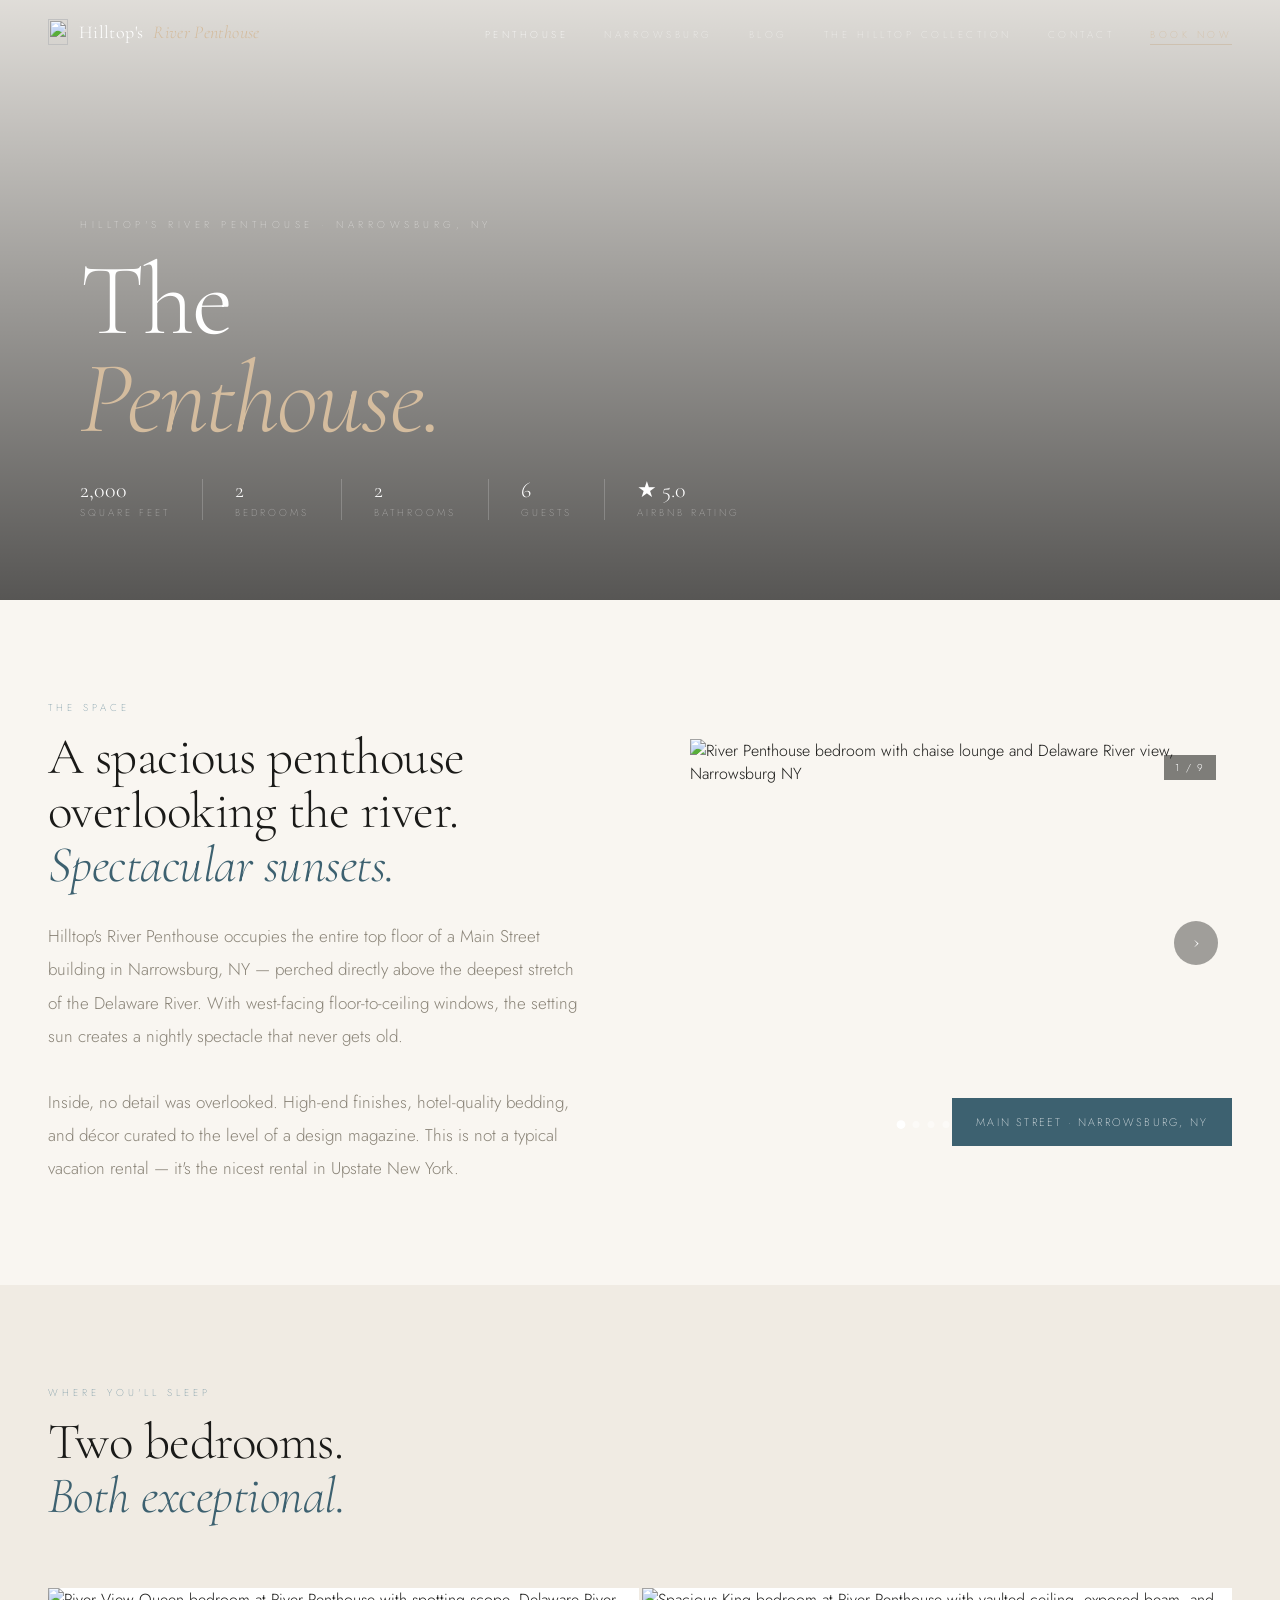
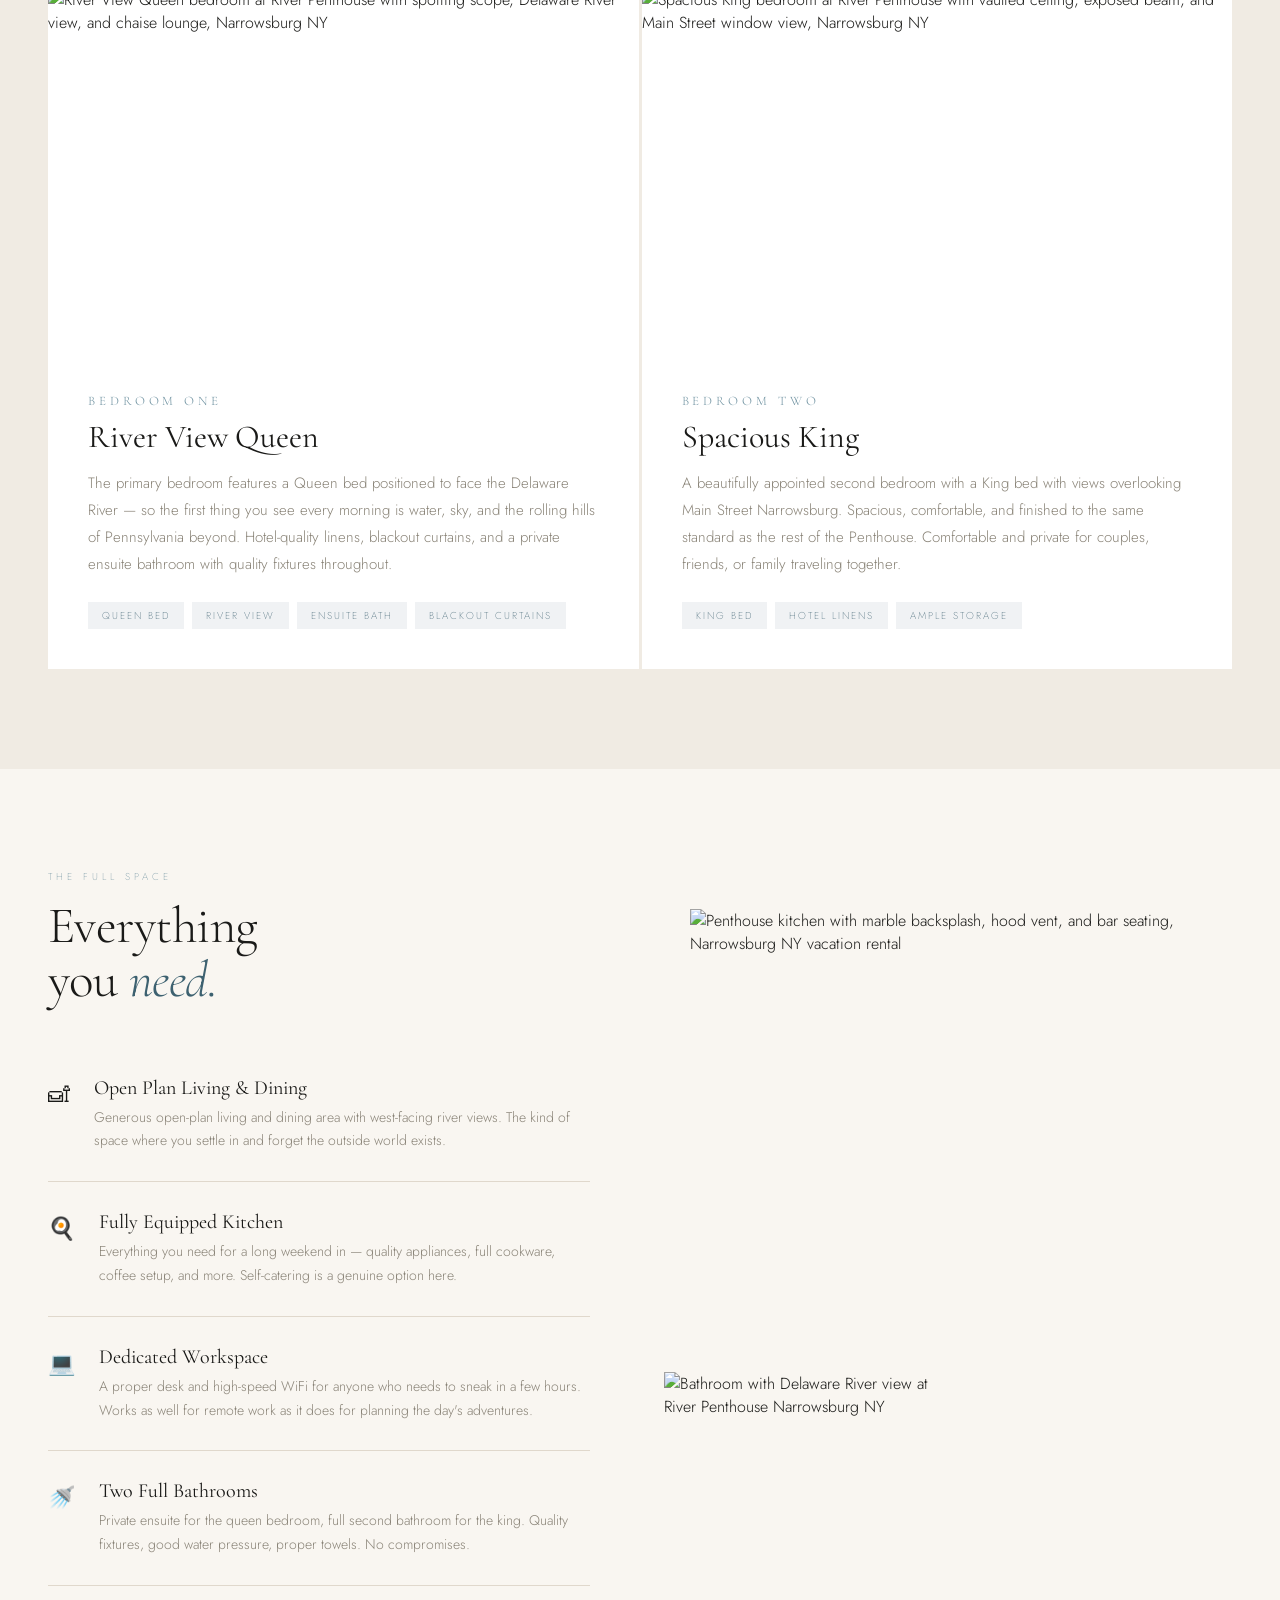
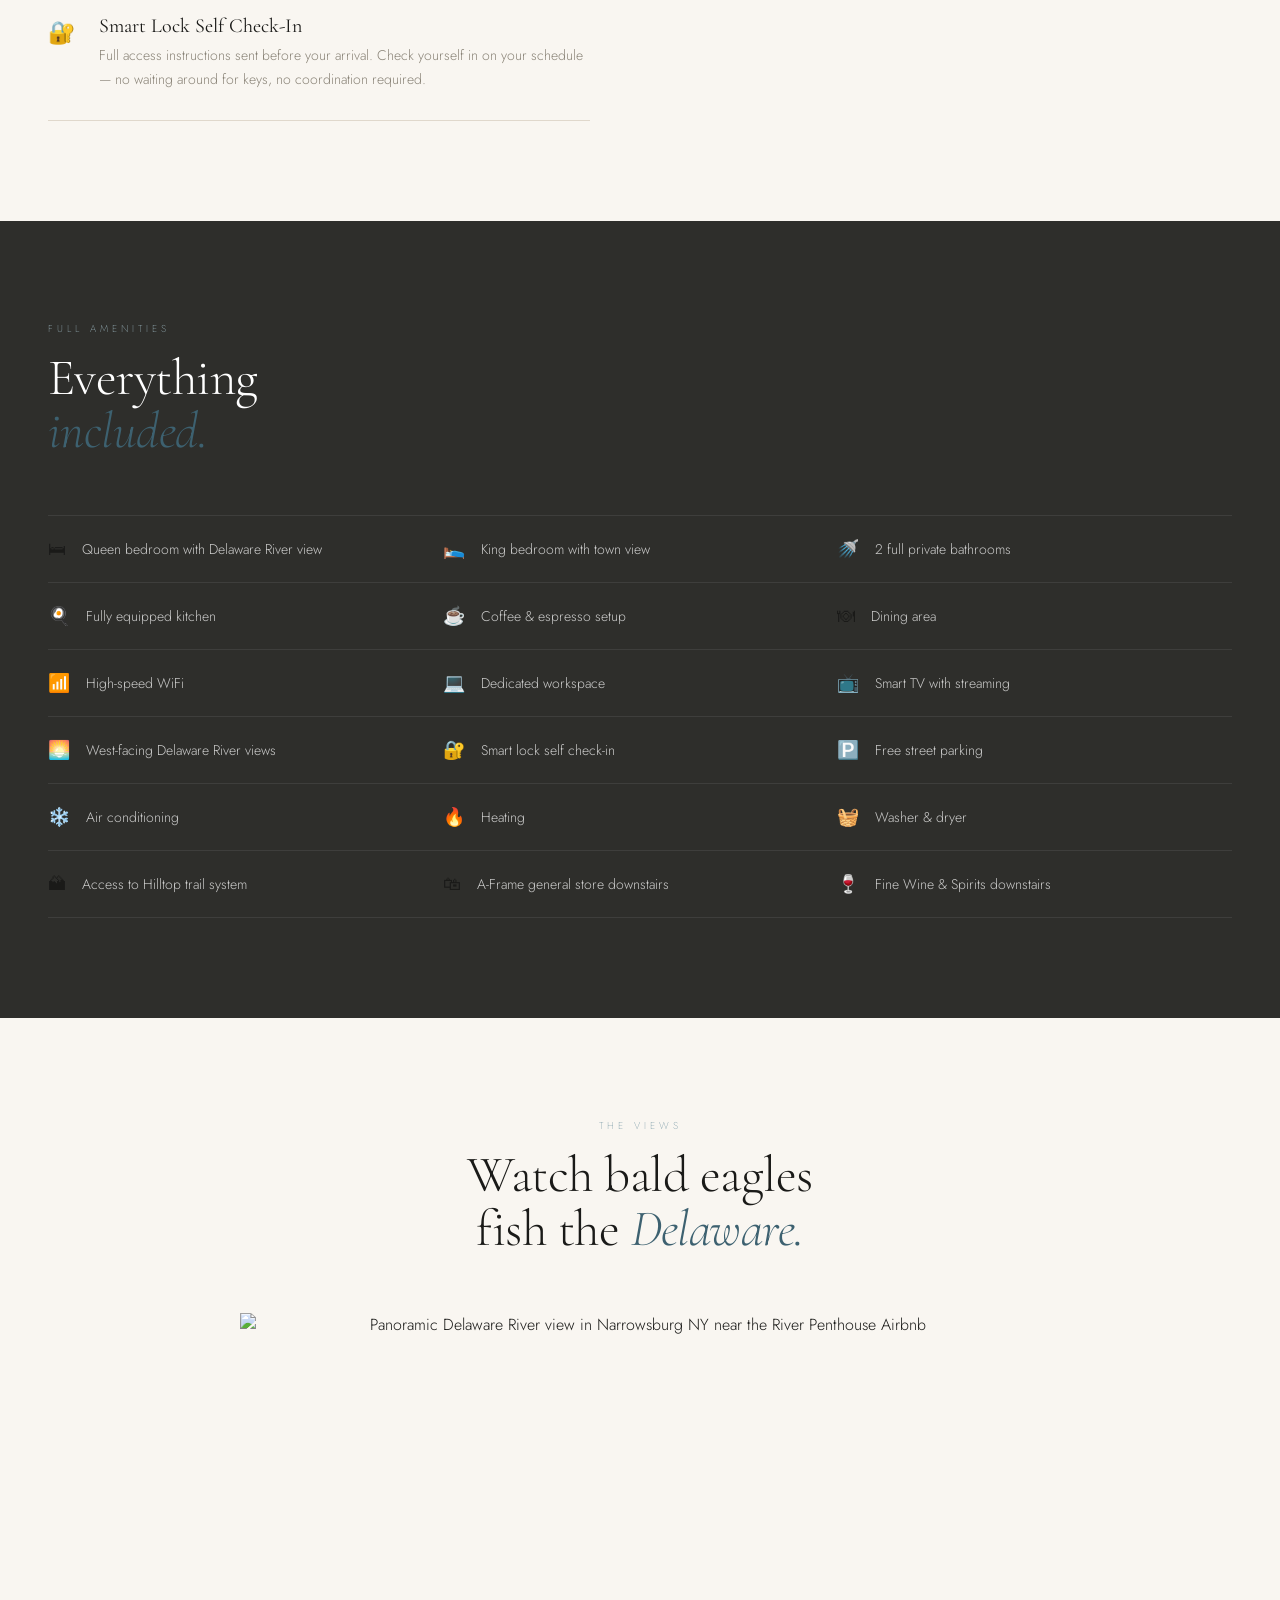
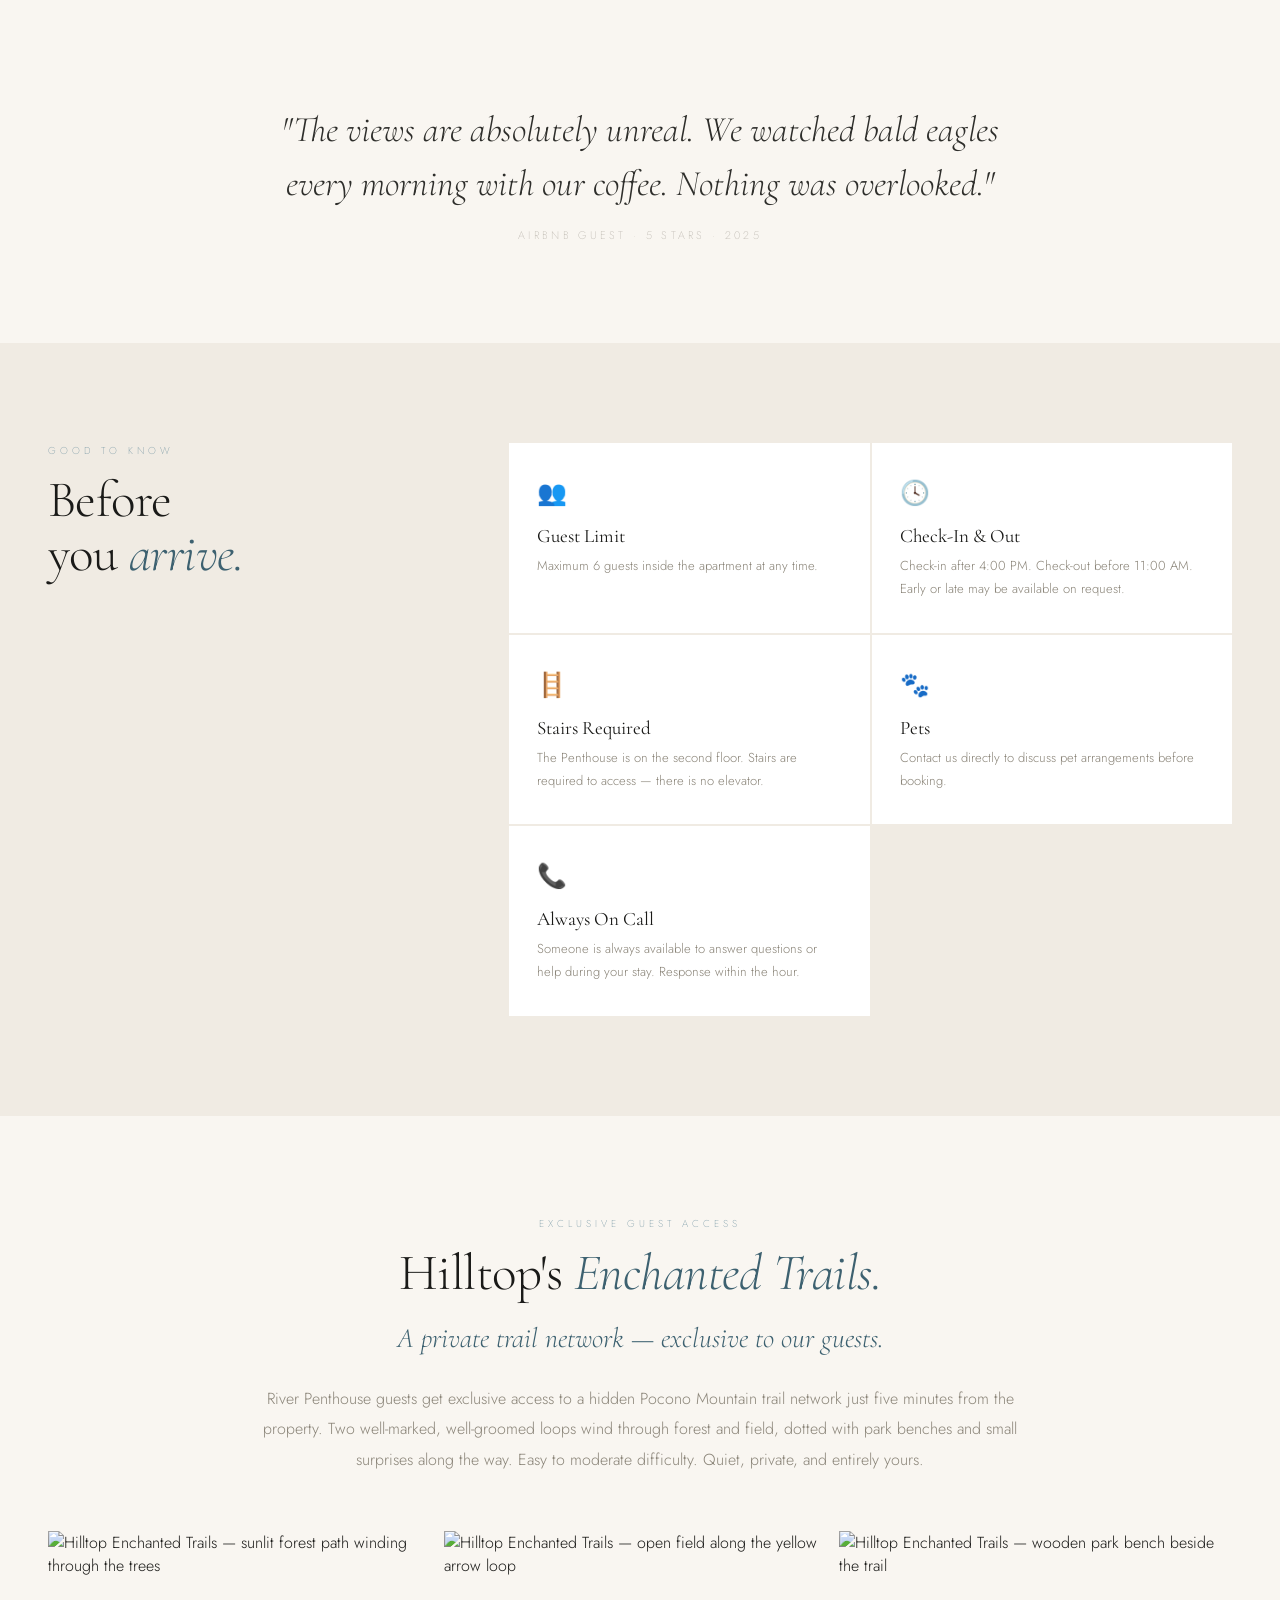
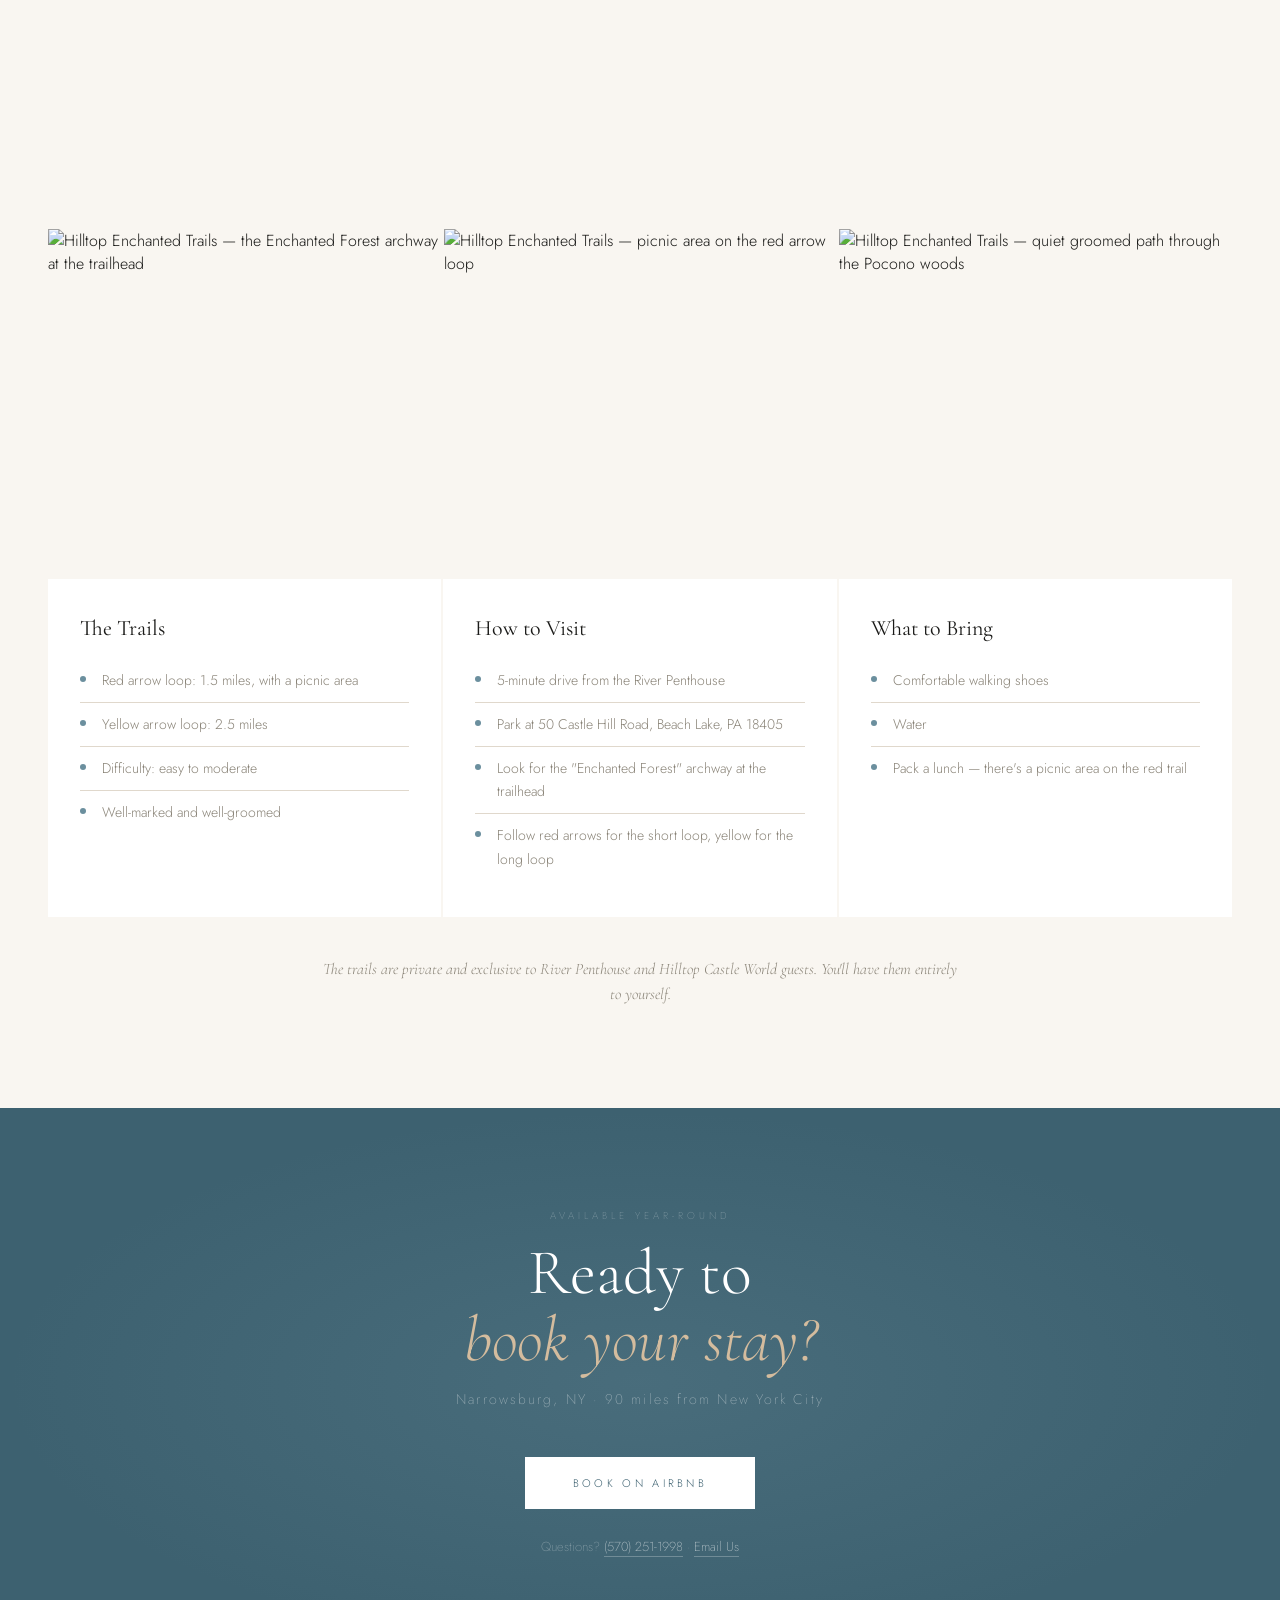
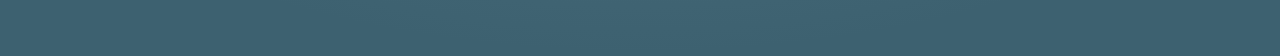
==== commit e7948c75: "Cornelius favicon and nav mark; drop The Laundrette; A-Frame downstairs - Favicon set redrawn as Cor" ====
--- a/riverpenthouse/index.html
+++ b/riverpenthouse/index.html
@@ -154,6 +154,8 @@
       font-style: italic;
       color: var(--gold-light);
     }
+    .nav-logo { display: inline-flex; align-items: center; gap: 10px; }
+    .nav-mark { display: block; width: auto; height: 26px; }
     .nav-links {
       display: flex;
       align-items: center;
@@ -226,6 +228,12 @@
     }
     .nav-mobile a:hover { color: var(--white); }
     .nav-mobile .nav-book-mobile a { color: var(--gold-light); }
+
+    /* The full nav needs about 1,090px with the logo; below that it would overlap. */
+    @media (max-width: 1100px) {
+      .nav-links { display: none; }
+      .nav-toggle { display: flex; }
+    }
 
     @media (max-width: 768px) {
       .site-nav { padding: 0 24px; }
@@ -466,6 +474,7 @@
     }
   </style>
     <link rel="icon" type="image/x-icon" href="/favicon.ico">
+    <link rel="icon" type="image/svg+xml" href="/favicon.svg">
     <link rel="icon" type="image/png" sizes="32x32" href="/favicon-32x32.png">
     <link rel="icon" type="image/png" sizes="16x16" href="/favicon-16x16.png">
     <link rel="apple-touch-icon" sizes="180x180" href="/apple-touch-icon.png">
@@ -475,7 +484,7 @@
 
   <!-- NAV -->
   <nav class="site-nav" id="siteNav">
-    <a href="/" class="nav-logo">Hilltop's <em>River Penthouse</em></a>
+    <a href="/" class="nav-logo"><img class="nav-mark" src="/img/cornelius.svg" alt="" width="21" height="26">Hilltop's <em>River Penthouse</em></a>
     <ul class="nav-links">
       <li><a href="/" class="active">Penthouse</a></li>
       <li><a href="/narrowsburg">Narrowsburg</a></li>
@@ -683,7 +692,7 @@
         <div class="amenity-row"><span class="amenity-row-icon">🔥</span><span class="amenity-row-name">Heating</span></div>
         <div class="amenity-row"><span class="amenity-row-icon">🧺</span><span class="amenity-row-name">Washer &amp; dryer</span></div>
         <div class="amenity-row"><span class="amenity-row-icon">🏔</span><span class="amenity-row-name">Access to Hilltop trail system</span></div>
-        <div class="amenity-row"><span class="amenity-row-icon">🛍</span><span class="amenity-row-name">Narrowsburg Proper downstairs</span></div>
+        <div class="amenity-row"><span class="amenity-row-icon">🛍</span><span class="amenity-row-name">A-Frame general store downstairs</span></div>
         <div class="amenity-row"><span class="amenity-row-icon">🍷</span><span class="amenity-row-name">Fine Wine &amp; Spirits downstairs</span></div>
       </div>
     </div>
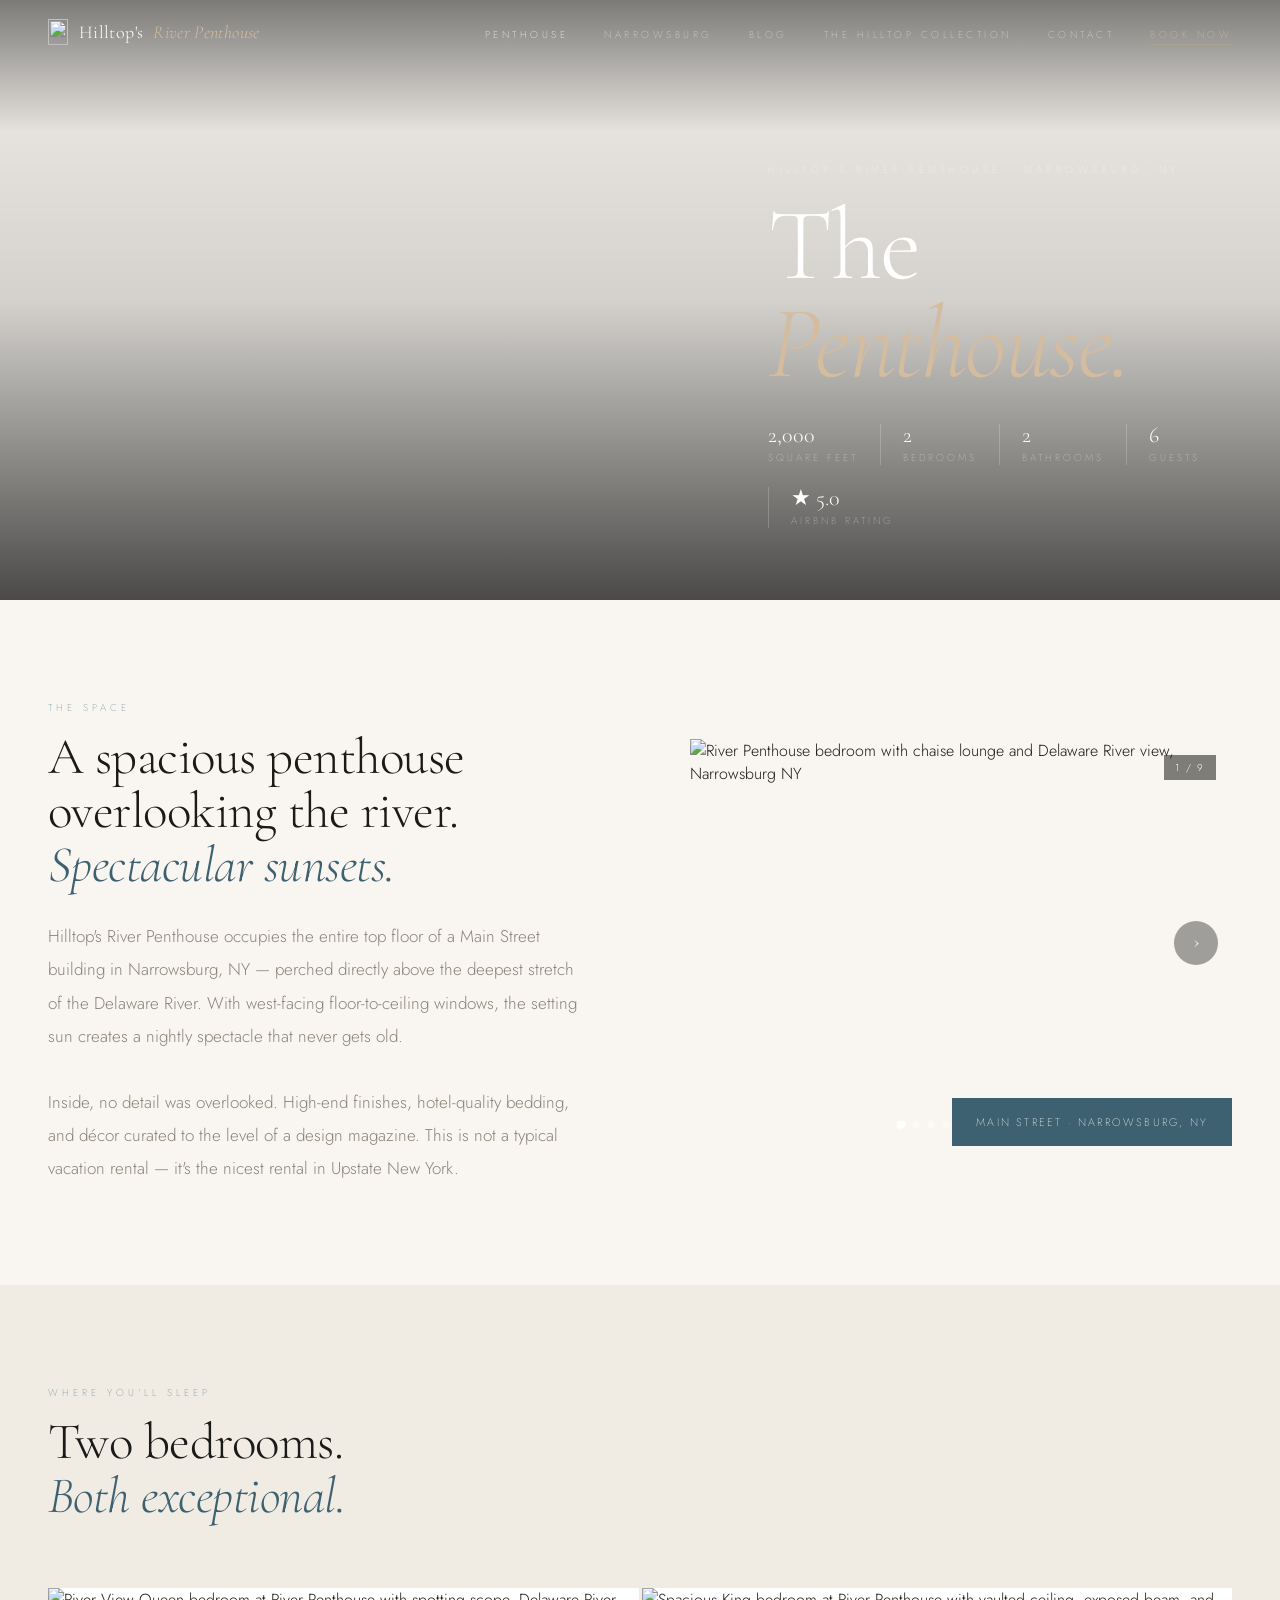
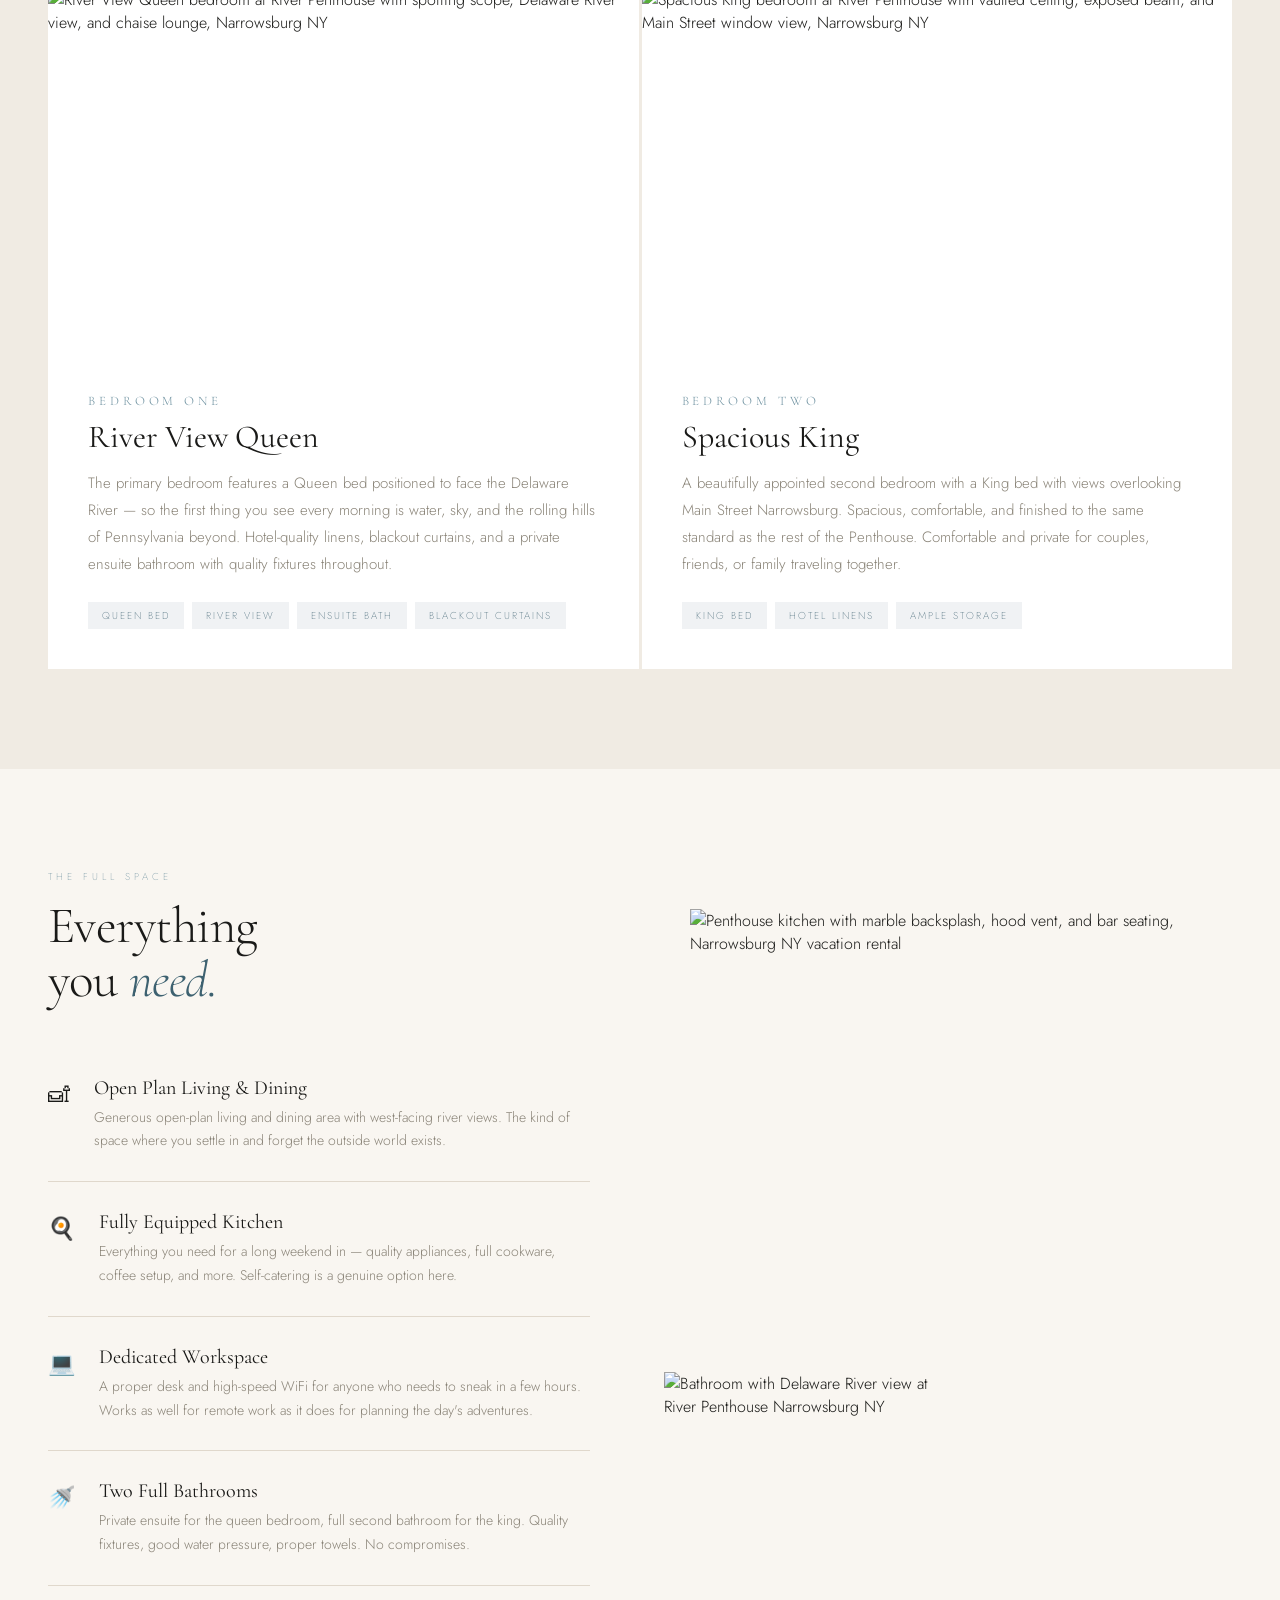
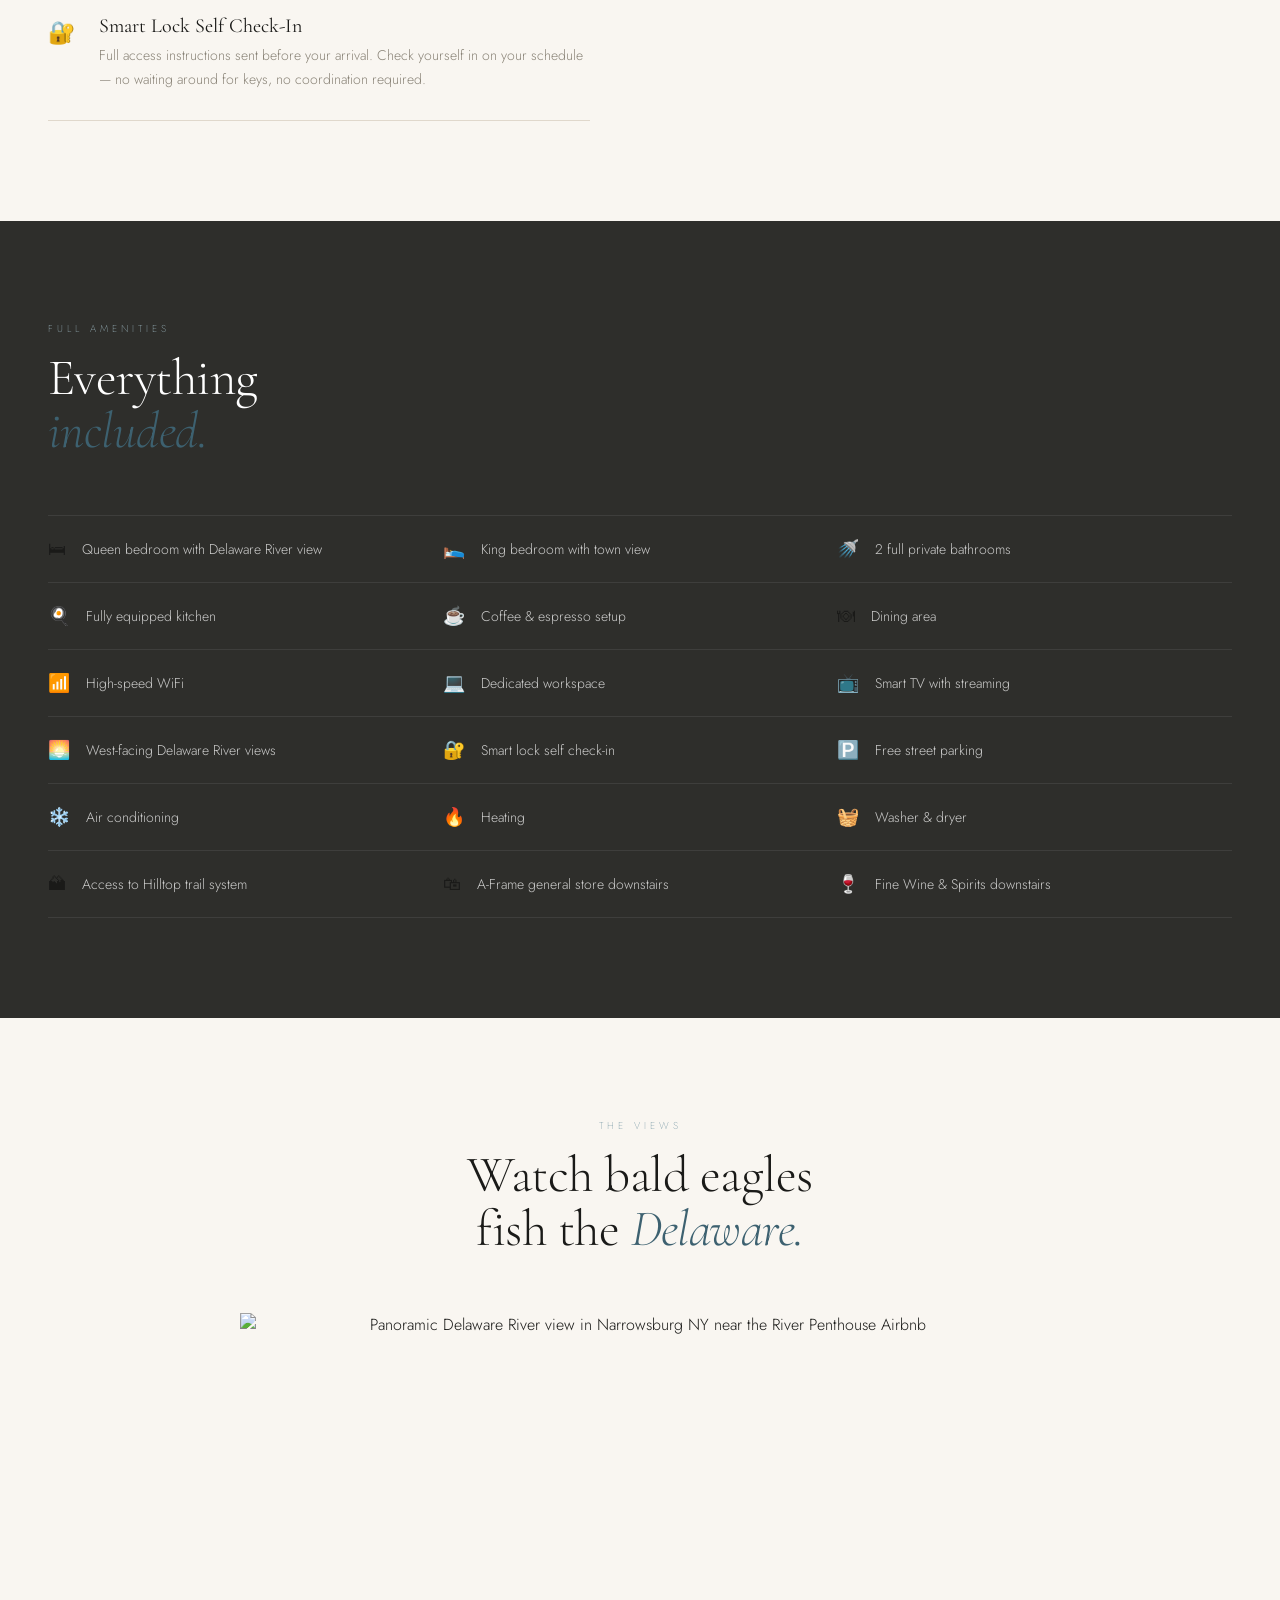
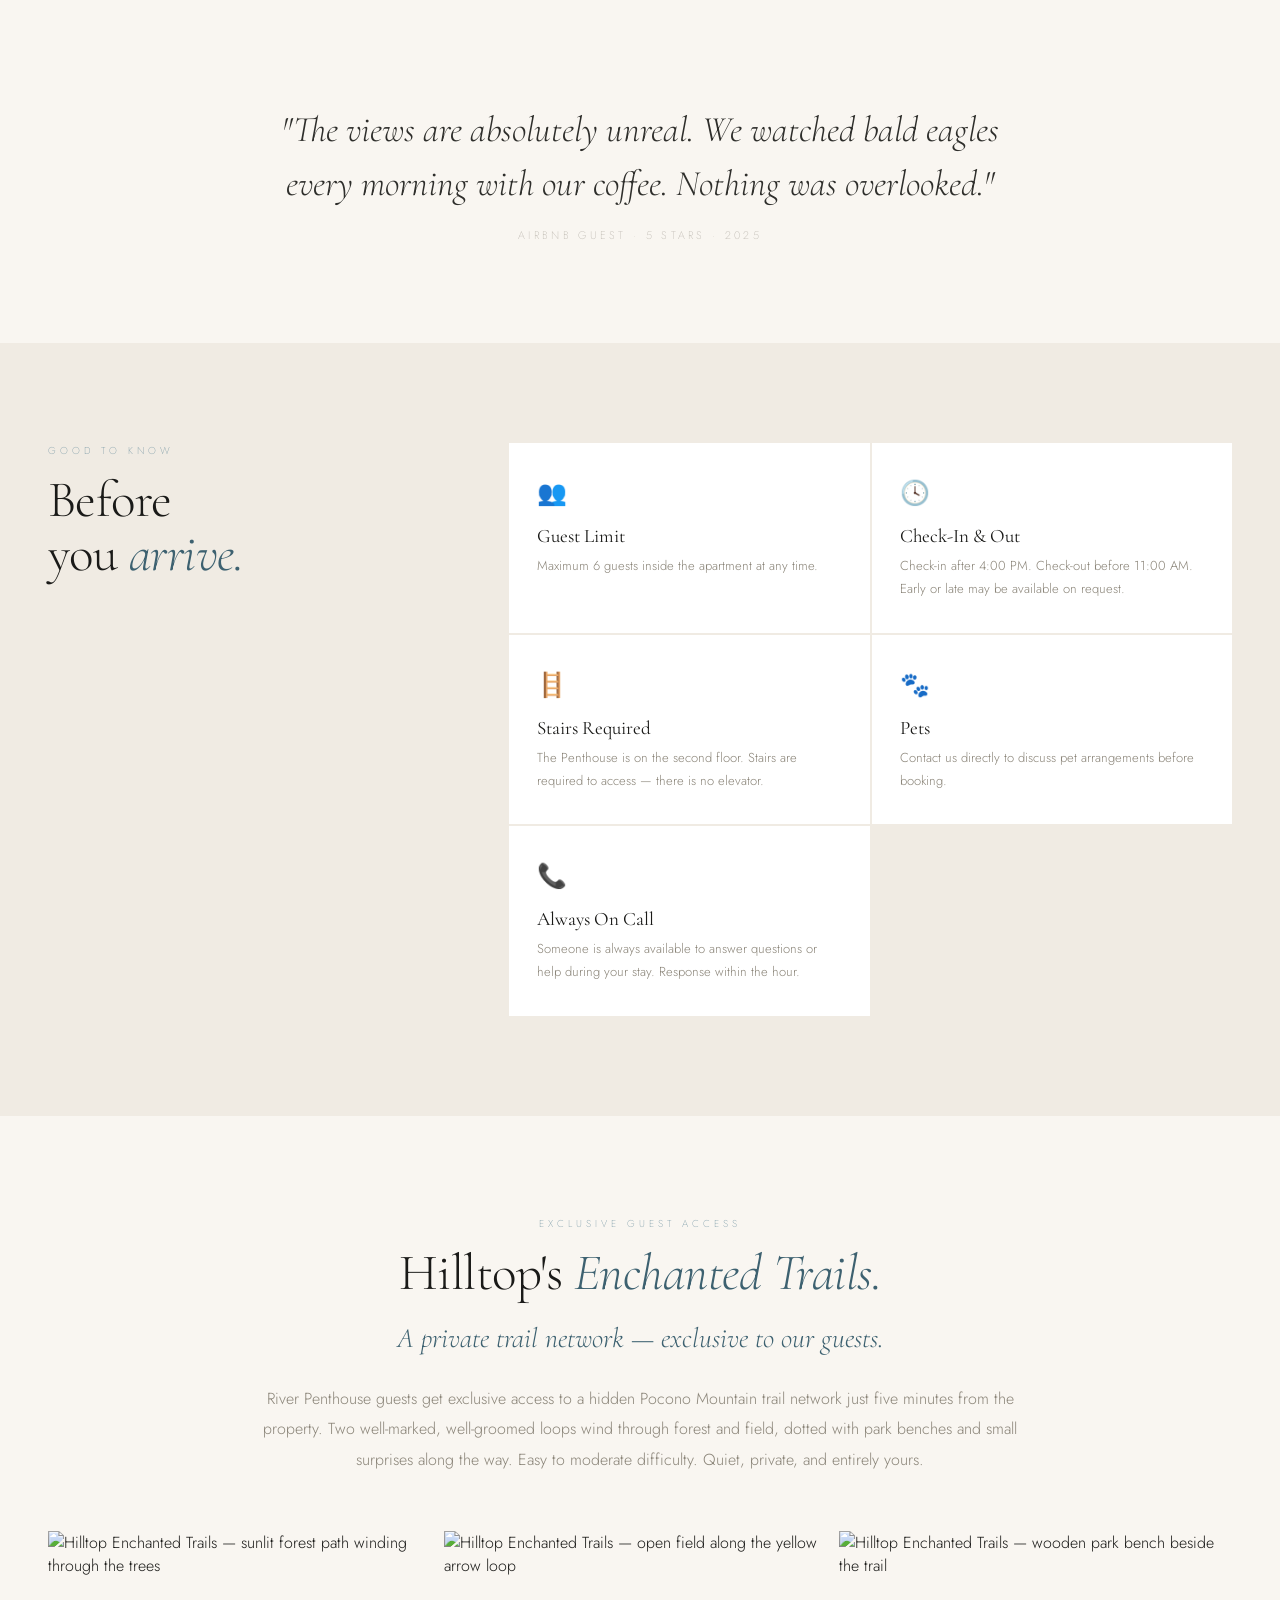
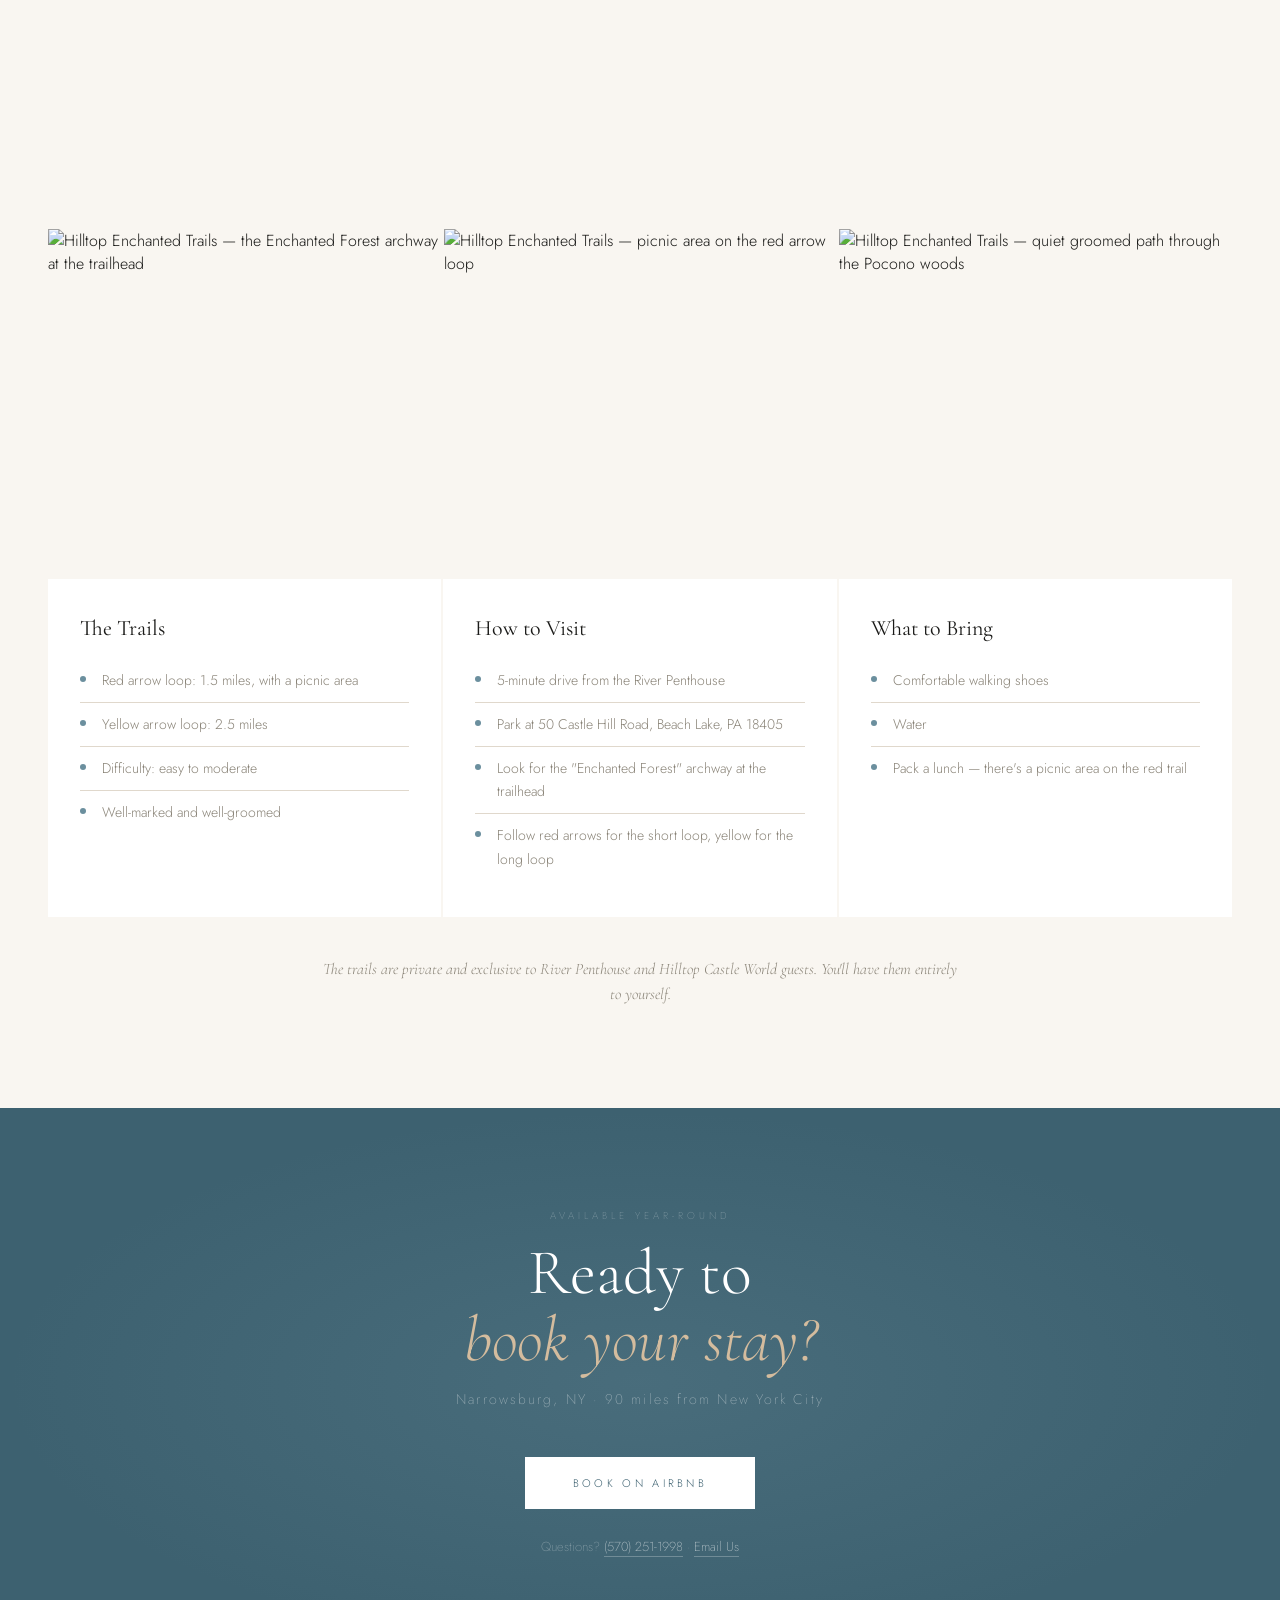
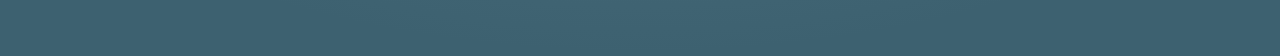
==== commit b742903e: "Homepage hero: the walk up to the door, as a film Matt's clip (Dropbox/River Penthouse Edited, 21 Oc" ====
--- a/riverpenthouse/index.html
+++ b/riverpenthouse/index.html
@@ -251,12 +251,43 @@
       align-items: flex-end;
       overflow: hidden;
     }
+    /* The hero film: the walk up to the door (tools/make-hero-video.py).
+       The still is the film's first frame, so the film fades in over it
+       without a jump; the script below loads the film only after the page
+       has, and never with reduced motion or a data saver on. */
     .hero-bg {
       position: absolute;
       inset: 0;
-      background:
-        linear-gradient(to bottom, rgba(0,0,0,0.1) 0%, rgba(0,0,0,0.65) 100%),
-        url('/img/hero.webp') center/cover no-repeat;
+      background: url('/img/hero-film.webp') center/cover no-repeat;
+    }
+    .hero-film {
+      position: absolute;
+      inset: 0;
+      width: 100%;
+      height: 100%;
+      object-fit: cover;
+      opacity: 0;
+      transition: opacity 0.8s ease;
+    }
+    .hero-film.playing { opacity: 1; }
+    /* Dark at the top for the nav (the lanterns pass behind it) and at the
+       foot for the name and the numbers. */
+    .hero-shade {
+      position: absolute;
+      inset: 0;
+      background: linear-gradient(to bottom, rgba(0,0,0,0.5) 0%, rgba(0,0,0,0.08) 22%, rgba(0,0,0,0.15) 50%, rgba(0,0,0,0.7) 100%);
+    }
+    @media (max-width: 700px) {
+      .hero-bg { background-image: url('/img/hero-film-mobile.webp'); }
+      /* On a phone the type covers most of the film, so more of it is shaded. */
+      .hero-shade { background: linear-gradient(to bottom, rgba(0,0,0,0.55) 0%, rgba(0,0,0,0.2) 20%, rgba(0,0,0,0.45) 50%, rgba(0,0,0,0.78) 100%); }
+    }
+    /* On a wide screen the name sits on the dark wall at the right of the
+       film, leaving the door, the gate and the river clear. */
+    @media (min-width: 1025px) {
+      .hero { justify-content: flex-end; }
+      .hero .hero-content { padding: 0 64px 72px 0; max-width: 40vw; }
+      .hero .hero-meta { gap: 22px; }
     }
     .hero-content {
       position: relative;
@@ -515,6 +546,9 @@
   <!-- HERO -->
   <div class="hero">
     <div class="hero-bg"></div>
+    <video class="hero-film" muted playsinline loop preload="none" aria-hidden="true" tabindex="-1"
+      data-wide="/img/hero-film.mp4" data-narrow="/img/hero-film-mobile.mp4"></video>
+    <div class="hero-shade"></div>
     <div class="hero-content">
       <p class="hero-eyebrow">Hilltop's River Penthouse · Narrowsburg, NY</p>
       <h1 class="hero-title">The<br><em>Penthouse.</em></h1>
@@ -759,12 +793,12 @@
       </div>
 
       <div class="trails-gallery">
-        <img src="/img/enchanted-trails-1.jpg" alt="Hilltop Enchanted Trails — sunlit forest path winding through the trees" loading="lazy">
-        <img src="/img/enchanted-trails-2.jpg" alt="Hilltop Enchanted Trails — open field along the yellow arrow loop" loading="lazy">
-        <img src="/img/enchanted-trails-3.jpg" alt="Hilltop Enchanted Trails — wooden park bench beside the trail" loading="lazy">
-        <img src="/img/enchanted-trails-4.jpg" alt="Hilltop Enchanted Trails — the Enchanted Forest archway at the trailhead" loading="lazy">
-        <img src="/img/enchanted-trails-5.jpg" alt="Hilltop Enchanted Trails — picnic area on the red arrow loop" loading="lazy">
-        <img src="/img/enchanted-trails-6.jpg" alt="Hilltop Enchanted Trails — quiet groomed path through the Pocono woods" loading="lazy">
+        <img src="/img/enchanted-trails-1.webp" alt="Hilltop Enchanted Trails — sunlit forest path winding through the trees" loading="lazy">
+        <img src="/img/enchanted-trails-2.webp" alt="Hilltop Enchanted Trails — open field along the yellow arrow loop" loading="lazy">
+        <img src="/img/enchanted-trails-3.webp" alt="Hilltop Enchanted Trails — wooden park bench beside the trail" loading="lazy">
+        <img src="/img/enchanted-trails-4.webp" alt="Hilltop Enchanted Trails — the Enchanted Forest archway at the trailhead" loading="lazy">
+        <img src="/img/enchanted-trails-5.webp" alt="Hilltop Enchanted Trails — picnic area on the red arrow loop" loading="lazy">
+        <img src="/img/enchanted-trails-6.webp" alt="Hilltop Enchanted Trails — quiet groomed path through the Pocono woods" loading="lazy">
       </div>
 
       <div class="trails-cards">
@@ -888,5 +922,23 @@
     })();
   </script>
 
+  <script>
+    // The hero film: fetched once the page has loaded, the phone or desktop
+    // cut, and not at all for reduced motion, a data saver or 2G.
+    (function () {
+      const film = document.querySelector('.hero-film');
+      const c = navigator.connection;
+      if (!film || matchMedia('(prefers-reduced-motion: reduce)').matches ||
+          (c && (c.saveData || /2g$/.test(c.effectiveType || '')))) return;
+      function start() {
+        film.src = matchMedia('(max-width: 700px)').matches ? film.dataset.narrow : film.dataset.wide;
+        film.addEventListener('playing', () => film.classList.add('playing'), { once: true });
+        film.play().catch(() => {});
+      }
+      if (document.readyState === 'complete') start();
+      else addEventListener('load', start, { once: true });
+    })();
+  </script>
+
 </body>
 </html>
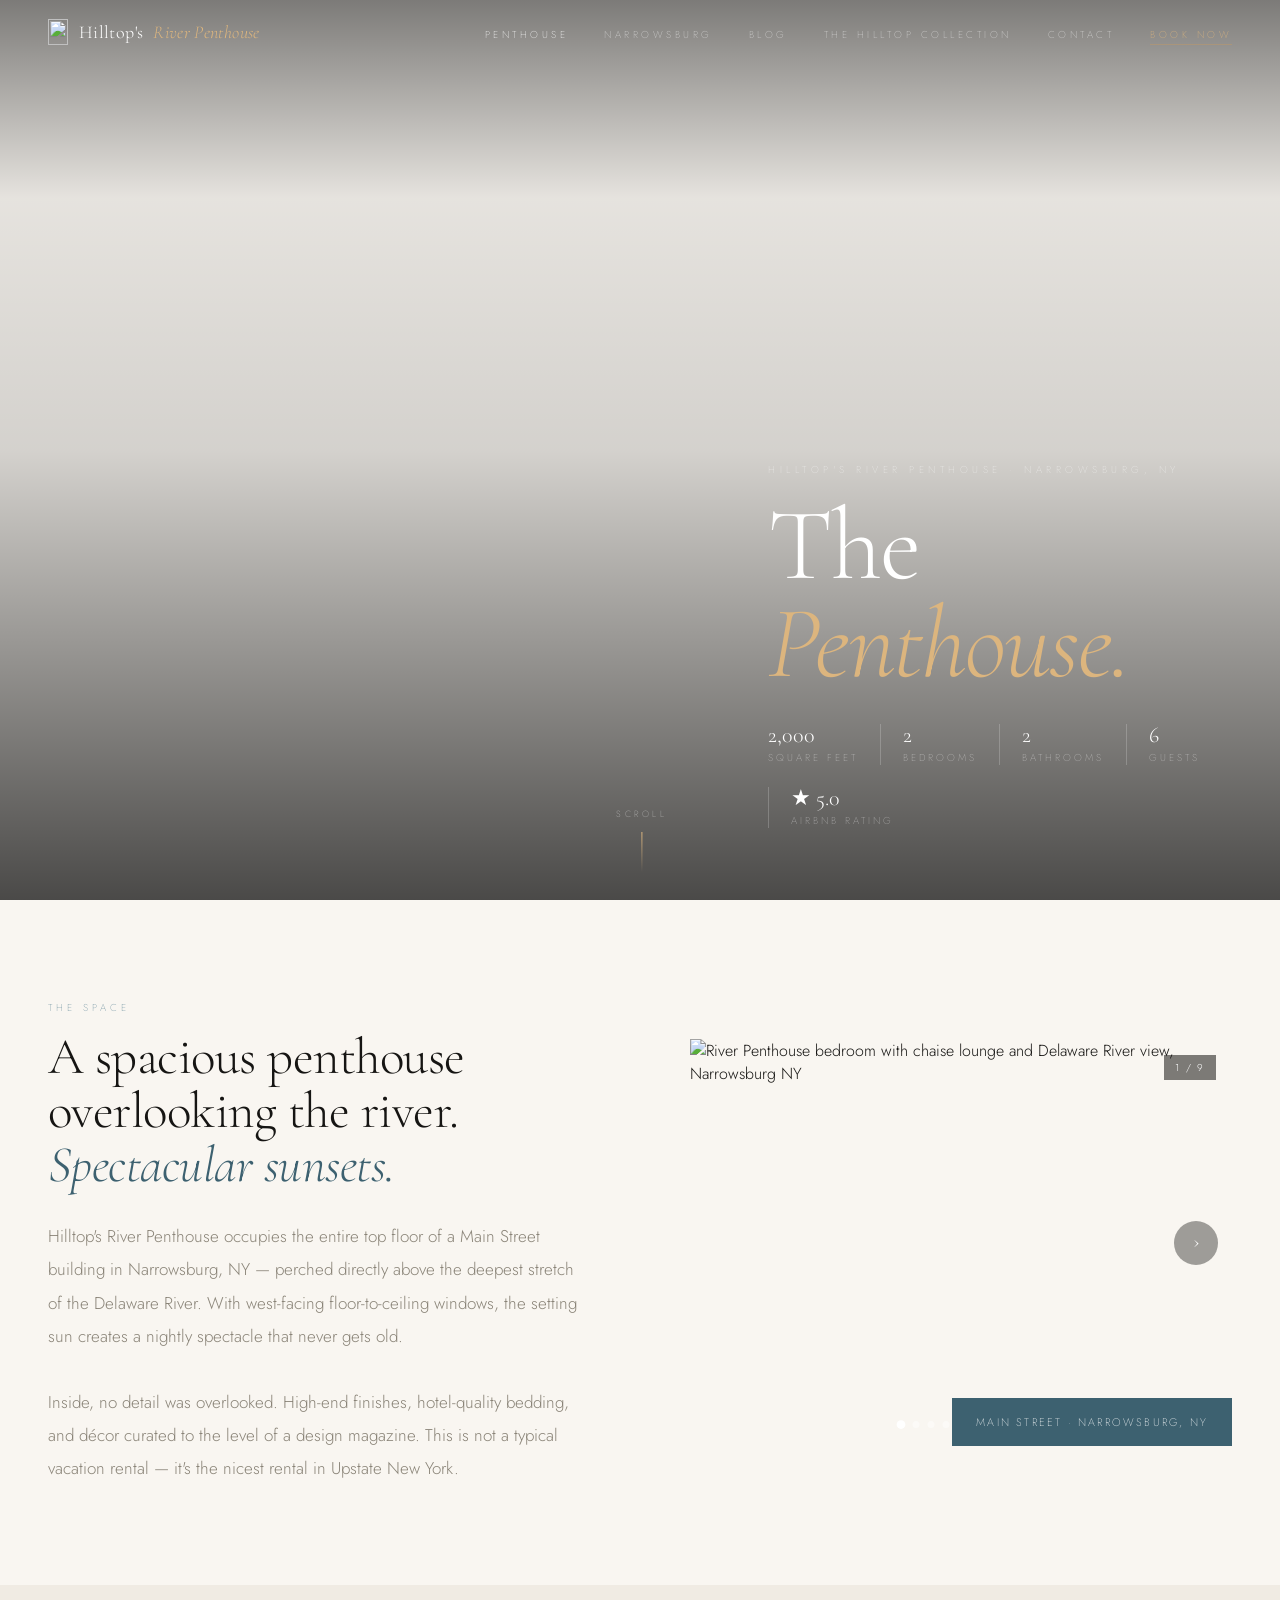
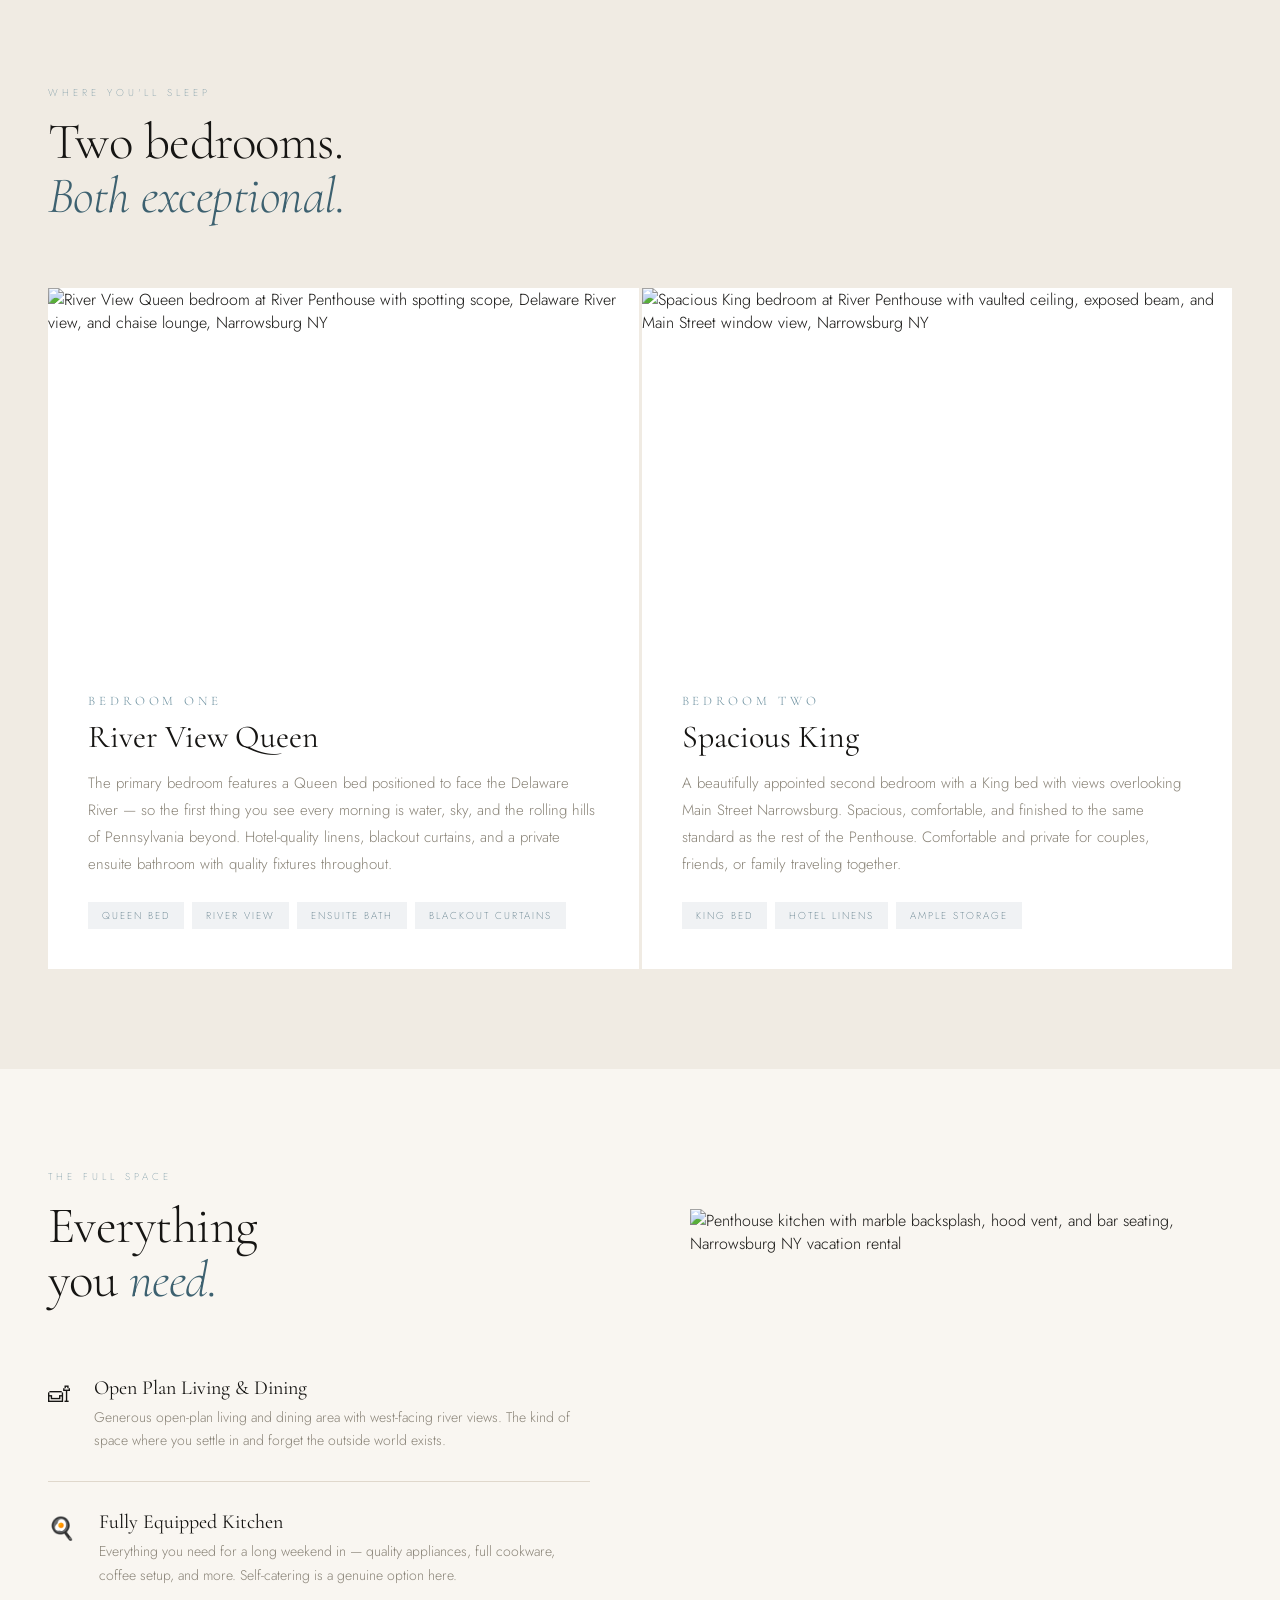
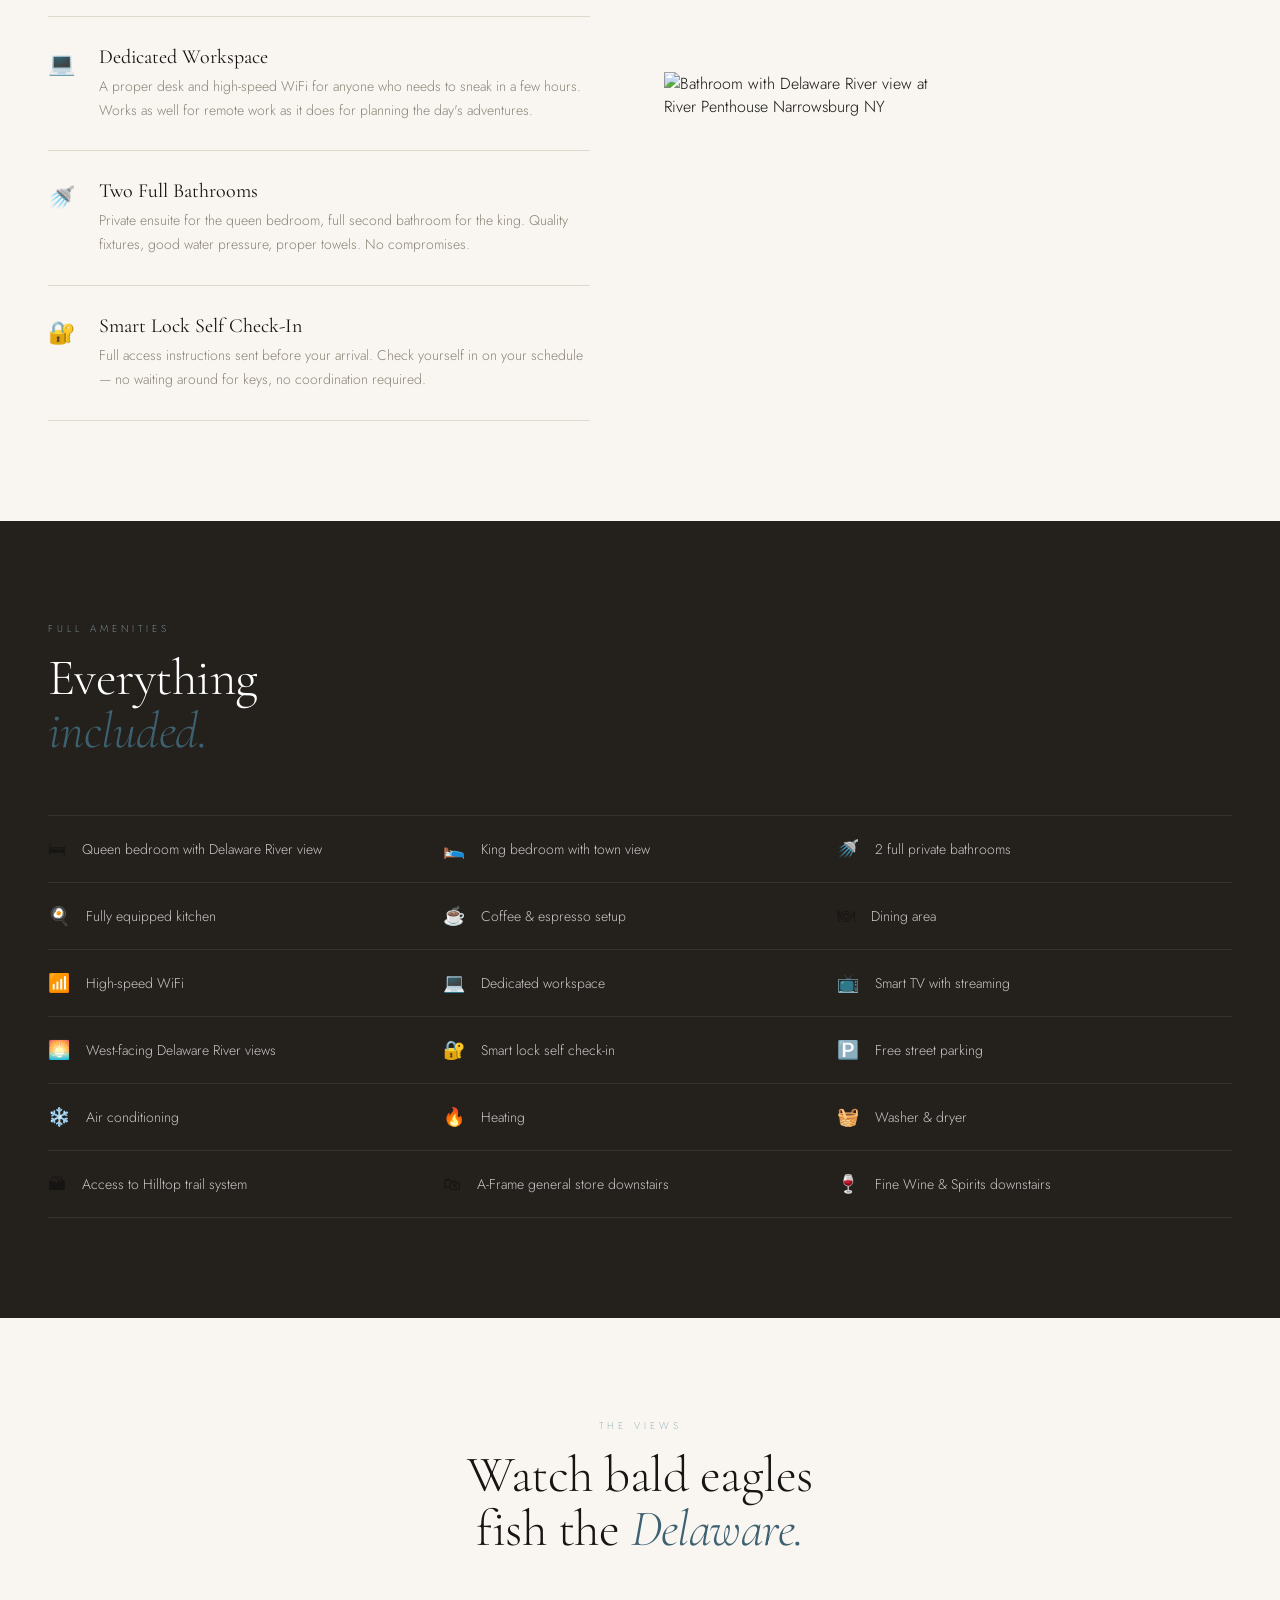
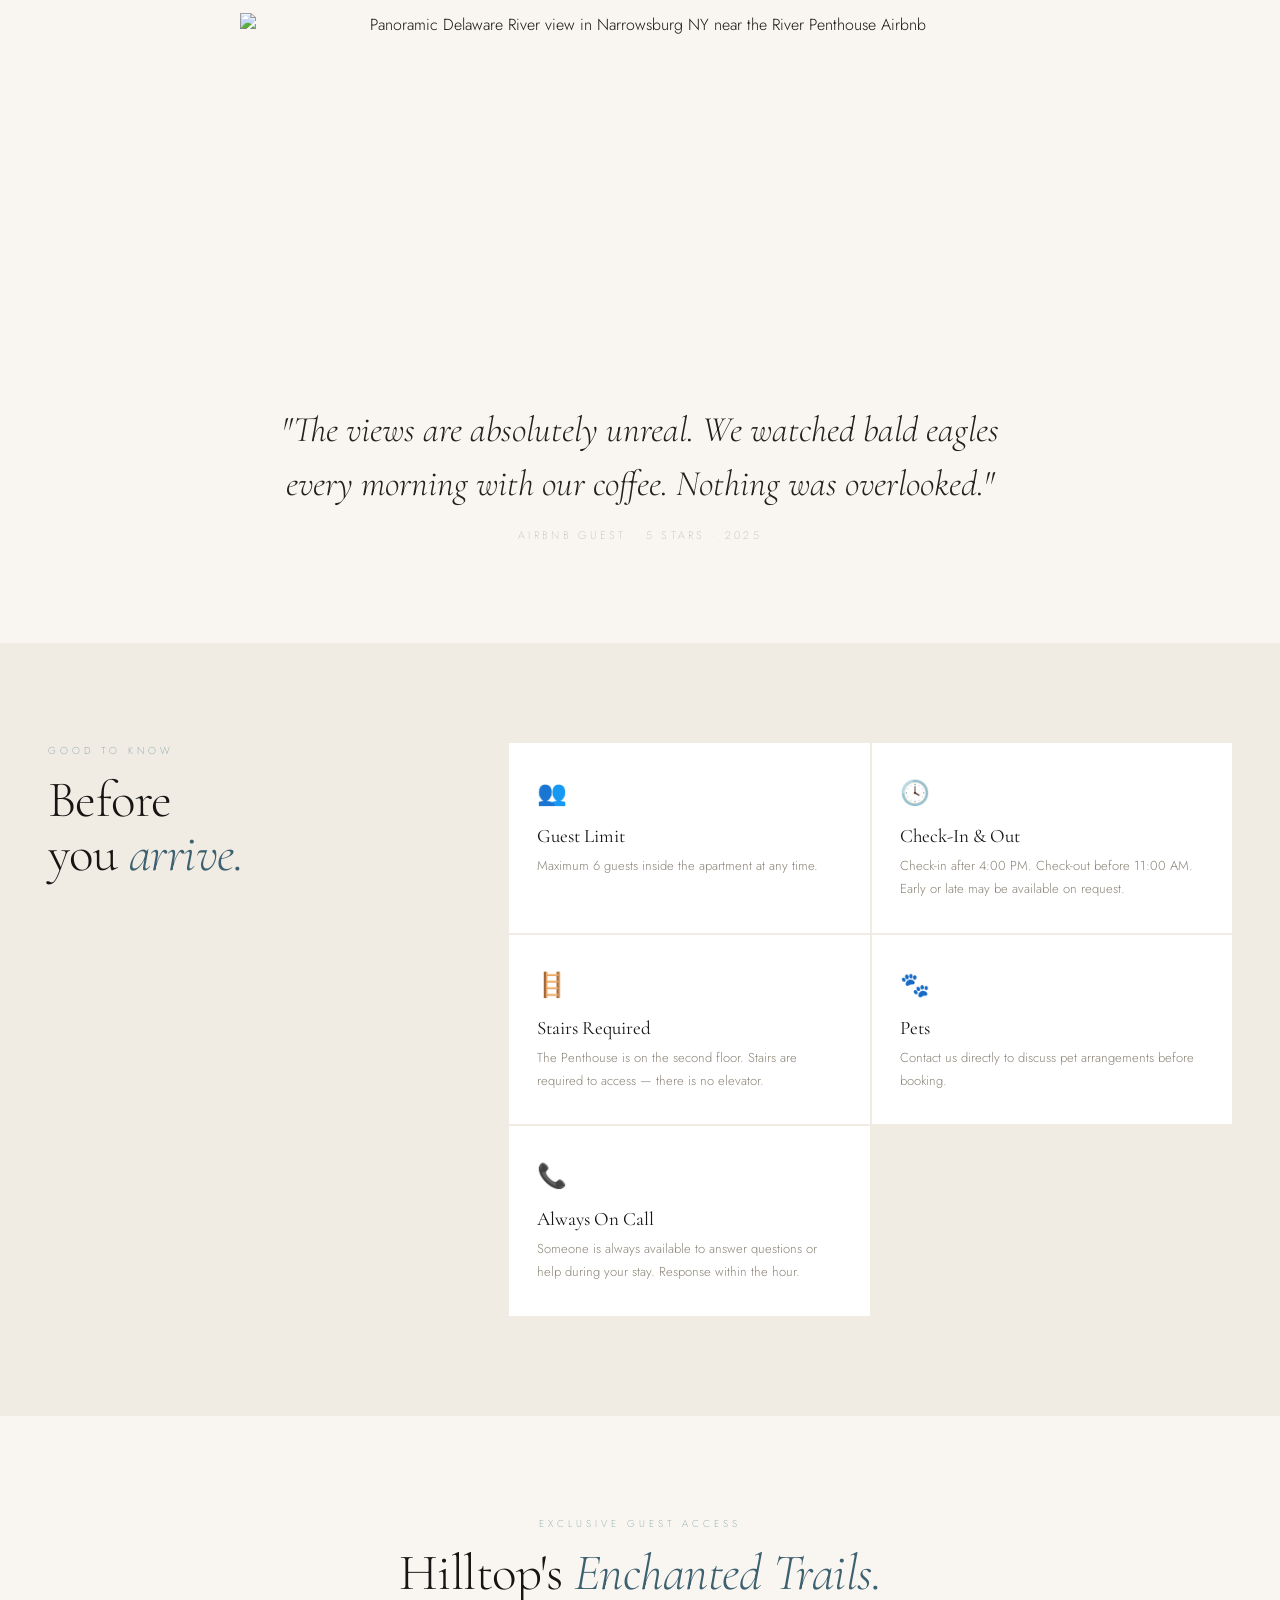
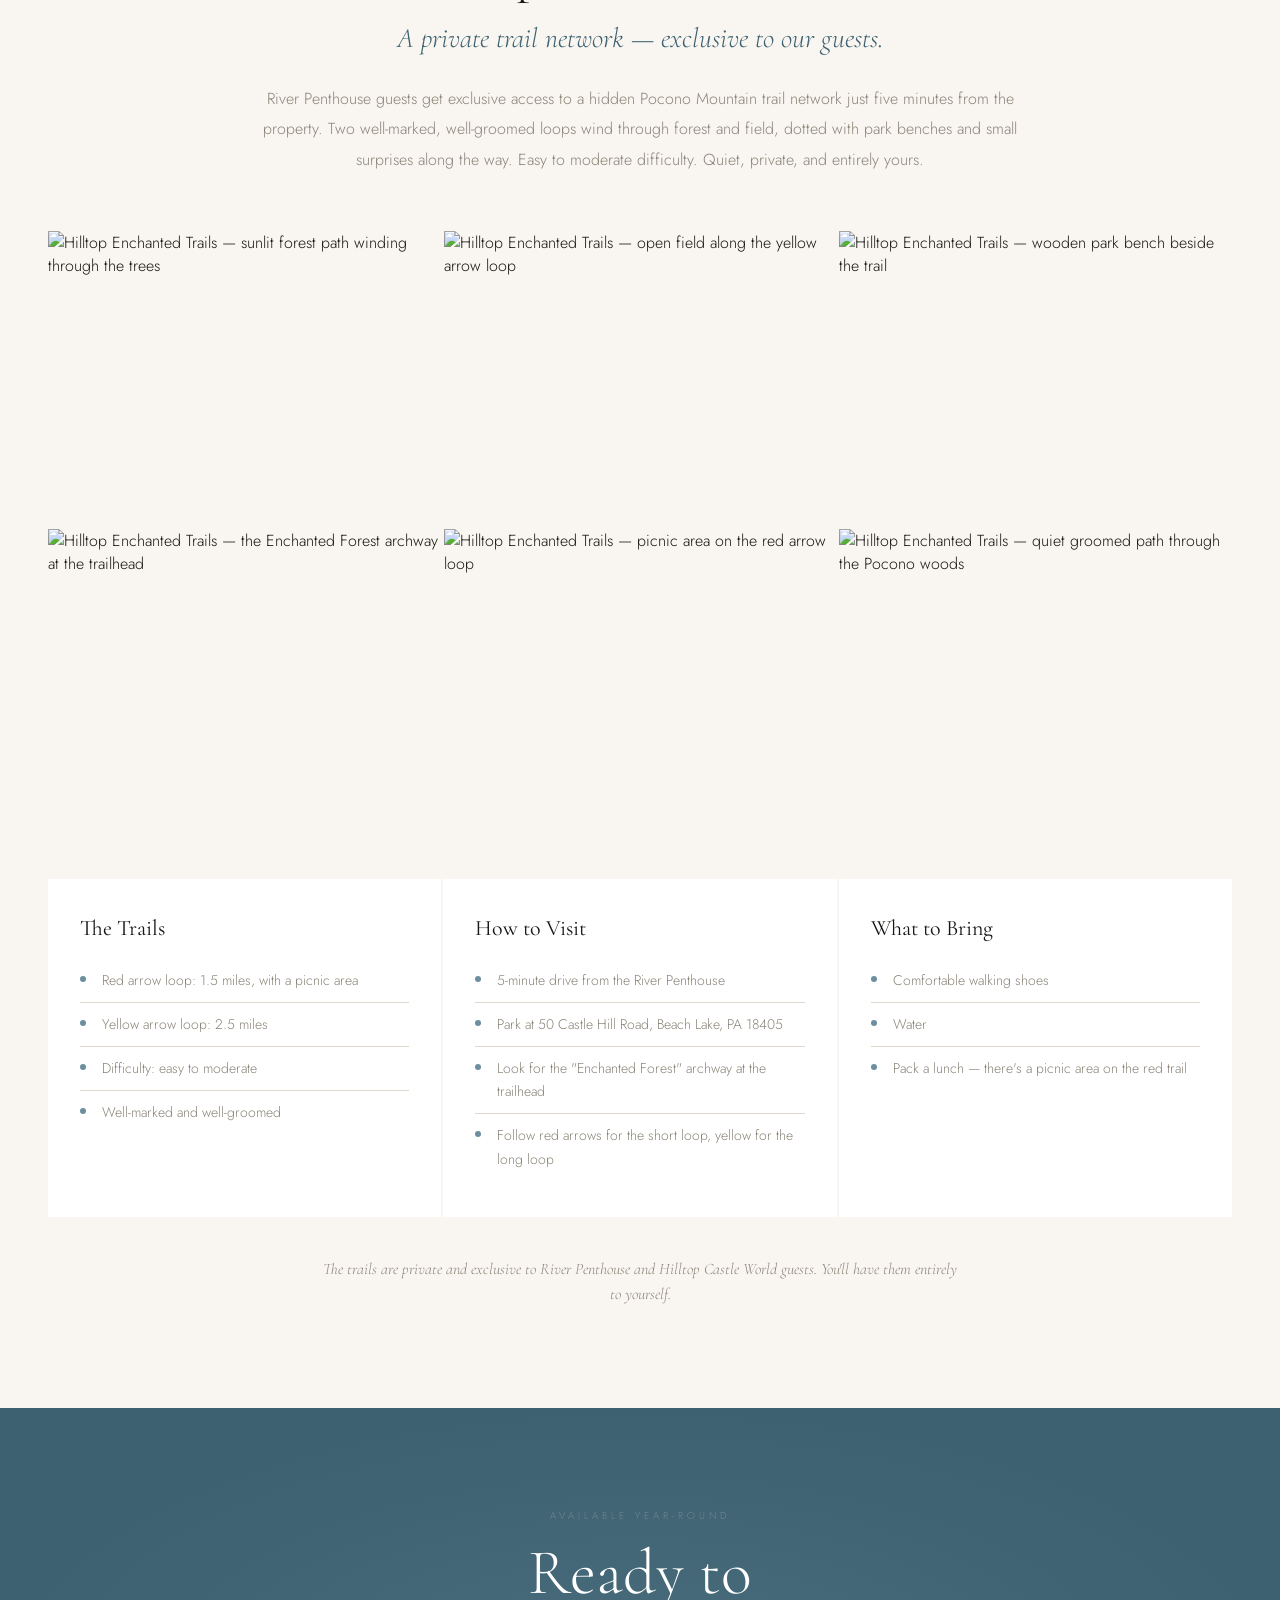
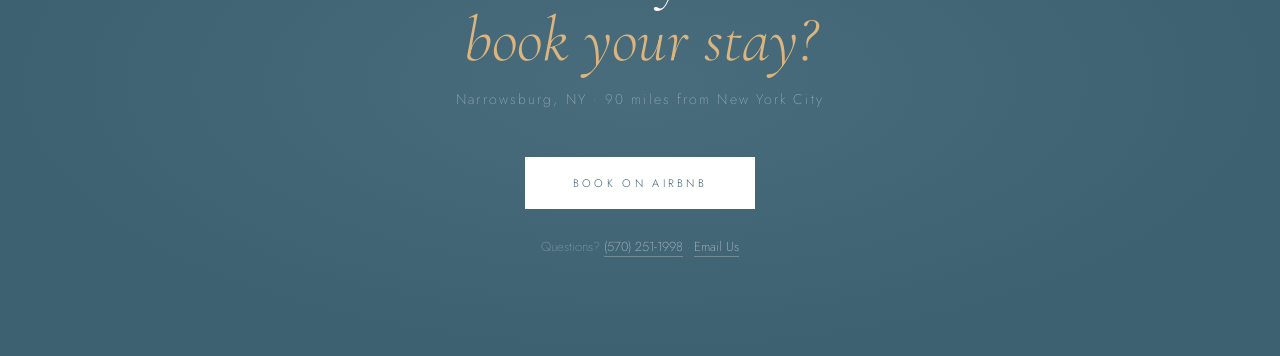
==== commit 7fa20762: "Warm the palette to the hero film; full-screen hero on desktop - Colours, on all 11 pages: the gold " ====
--- a/riverpenthouse/index.html
+++ b/riverpenthouse/index.html
@@ -98,12 +98,12 @@
       --river: #6b8f9e;
       --river-deep: #3d6170;
       --river-light: #a8c4ce;
-      --ink: #1a1a18;
-      --ink-soft: #2e2e2b;
+      --ink: #161513;
+      --ink-soft: #24211d;
       --stone: #8a8478;
       --stone-light: #b5b0a8;
-      --gold: #c4a882;
-      --gold-light: #d4bc9e;
+      --gold: #c89b5e;
+      --gold-light: #dcb57e;
       --white: #ffffff;
     }
 
@@ -136,7 +136,7 @@
       transition: background 0.4s ease, box-shadow 0.4s ease;
     }
     .site-nav.scrolled {
-      background: rgba(26,26,24,0.92);
+      background: rgba(22,21,19,0.92);
       backdrop-filter: blur(12px);
       -webkit-backdrop-filter: blur(12px);
       box-shadow: 0 1px 0 rgba(255,255,255,0.06);
@@ -176,7 +176,7 @@
     .nav-links a.active { color: var(--white); }
     .nav-links .nav-book a {
       color: var(--gold-light);
-      border-bottom: 1px solid rgba(196,168,130,0.4);
+      border-bottom: 1px solid rgba(200,155,94,0.4);
       padding-bottom: 2px;
     }
     .nav-links .nav-book a:hover { color: var(--gold); border-color: var(--gold); }
@@ -208,7 +208,7 @@
       top: 64px;
       left: 0;
       right: 0;
-      background: rgba(26,26,24,0.97);
+      background: rgba(22,21,19,0.97);
       backdrop-filter: blur(12px);
       -webkit-backdrop-filter: blur(12px);
       z-index: 99;
@@ -284,10 +284,48 @@
     }
     /* On a wide screen the name sits on the dark wall at the right of the
        film, leaving the door, the gate and the river clear. */
+    /* On a wide screen the film fills the first screen (phones and tablets
+       keep the 600px hero), with a small cue to scroll at its foot. */
+    .hero-scroll { display: none; }
     @media (min-width: 1025px) {
-      .hero { justify-content: flex-end; }
+      .hero { justify-content: flex-end; height: 100vh; height: 100svh; min-height: 600px; }
       .hero .hero-content { padding: 0 64px 72px 0; max-width: 40vw; }
       .hero .hero-meta { gap: 22px; }
+      .hero-scroll {
+        display: flex;
+        flex-direction: column;
+        align-items: center;
+        gap: 12px;
+        position: absolute;
+        left: 50%;
+        bottom: 28px;
+        transform: translateX(-50%);
+        padding-left: 0.4em;
+        font-family: 'Jost', sans-serif;
+        font-weight: 200;
+        font-size: 9px;
+        letter-spacing: 0.4em;
+        text-transform: uppercase;
+        color: rgba(255,255,255,0.6);
+        text-decoration: none;
+      }
+      .hero-scroll:hover { color: var(--white); }
+      .hero-scroll::after {
+        content: '';
+        width: 1px;
+        height: 40px;
+        background: linear-gradient(var(--gold-light), transparent);
+        transform-origin: top;
+        animation: hero-scroll 2.4s ease-in-out infinite;
+      }
+    }
+    @keyframes hero-scroll {
+      0% { transform: scaleY(0); opacity: 1; }
+      50% { transform: scaleY(1); opacity: 1; }
+      100% { transform: scaleY(1); opacity: 0; }
+    }
+    @media (prefers-reduced-motion: reduce) {
+      .hero-scroll::after { animation: none; }
     }
     .hero-content {
       position: relative;
@@ -384,16 +422,16 @@
     .gallery-track { display: flex; width: 100%; height: 100%; overflow-x: scroll; scroll-snap-type: x mandatory; scroll-behavior: smooth; scrollbar-width: none; -ms-overflow-style: none; -webkit-overflow-scrolling: touch; }
     .gallery-track::-webkit-scrollbar { display: none; }
     .gallery-slide { flex: 0 0 100%; width: 100%; height: 100%; object-fit: cover; scroll-snap-align: start; display: block; }
-    .gallery-prev, .gallery-next { position: absolute; top: 50%; transform: translateY(-50%); background: rgba(26,26,24,0.4); color: var(--white); border: none; width: 44px; height: 44px; border-radius: 50%; font-size: 22px; cursor: pointer; transition: background 0.2s ease, opacity 0.2s ease; display: flex; align-items: center; justify-content: center; z-index: 2; font-family: 'Cormorant Garamond', serif; font-weight: 300; padding-bottom: 3px; }
+    .gallery-prev, .gallery-next { position: absolute; top: 50%; transform: translateY(-50%); background: rgba(22,21,19,0.4); color: var(--white); border: none; width: 44px; height: 44px; border-radius: 50%; font-size: 22px; cursor: pointer; transition: background 0.2s ease, opacity 0.2s ease; display: flex; align-items: center; justify-content: center; z-index: 2; font-family: 'Cormorant Garamond', serif; font-weight: 300; padding-bottom: 3px; }
     .gallery-prev { left: 14px; }
     .gallery-next { right: 14px; }
-    .gallery-prev:hover, .gallery-next:hover { background: rgba(26,26,24,0.7); }
+    .gallery-prev:hover, .gallery-next:hover { background: rgba(22,21,19,0.7); }
     .gallery-prev:disabled, .gallery-next:disabled { opacity: 0; pointer-events: none; }
     .gallery-dots { position: absolute; bottom: 18px; left: 50%; transform: translateX(-50%); display: flex; gap: 8px; z-index: 2; }
     .gallery-dot { width: 7px; height: 7px; border-radius: 50%; background: rgba(255,255,255,0.45); border: none; padding: 0; cursor: pointer; transition: background 0.2s ease, transform 0.2s ease; }
     .gallery-dot:hover { background: rgba(255,255,255,0.75); }
     .gallery-dot.active { background: var(--white); transform: scale(1.25); }
-    .gallery-counter { position: absolute; top: 16px; right: 16px; background: rgba(26,26,24,0.55); color: var(--white); padding: 5px 11px; font-family: 'Jost', sans-serif; font-weight: 300; font-size: 10px; letter-spacing: 0.18em; z-index: 2; }
+    .gallery-counter { position: absolute; top: 16px; right: 16px; background: rgba(22,21,19,0.55); color: var(--white); padding: 5px 11px; font-family: 'Jost', sans-serif; font-weight: 300; font-size: 10px; letter-spacing: 0.18em; z-index: 2; }
 
     /* ─── BEDROOMS ─── */
     .bedrooms-section { background: var(--cream-dark); padding: 100px 48px; }
@@ -579,10 +617,11 @@
         </div>
       </div>
     </div>
+    <a class="hero-scroll" href="#the-space">Scroll</a>
   </div>
 
   <!-- INTRO -->
-  <section class="intro-section">
+  <section class="intro-section" id="the-space">
     <div class="intro-grid container">
       <div>
         <p class="section-eyebrow">The Space</p>
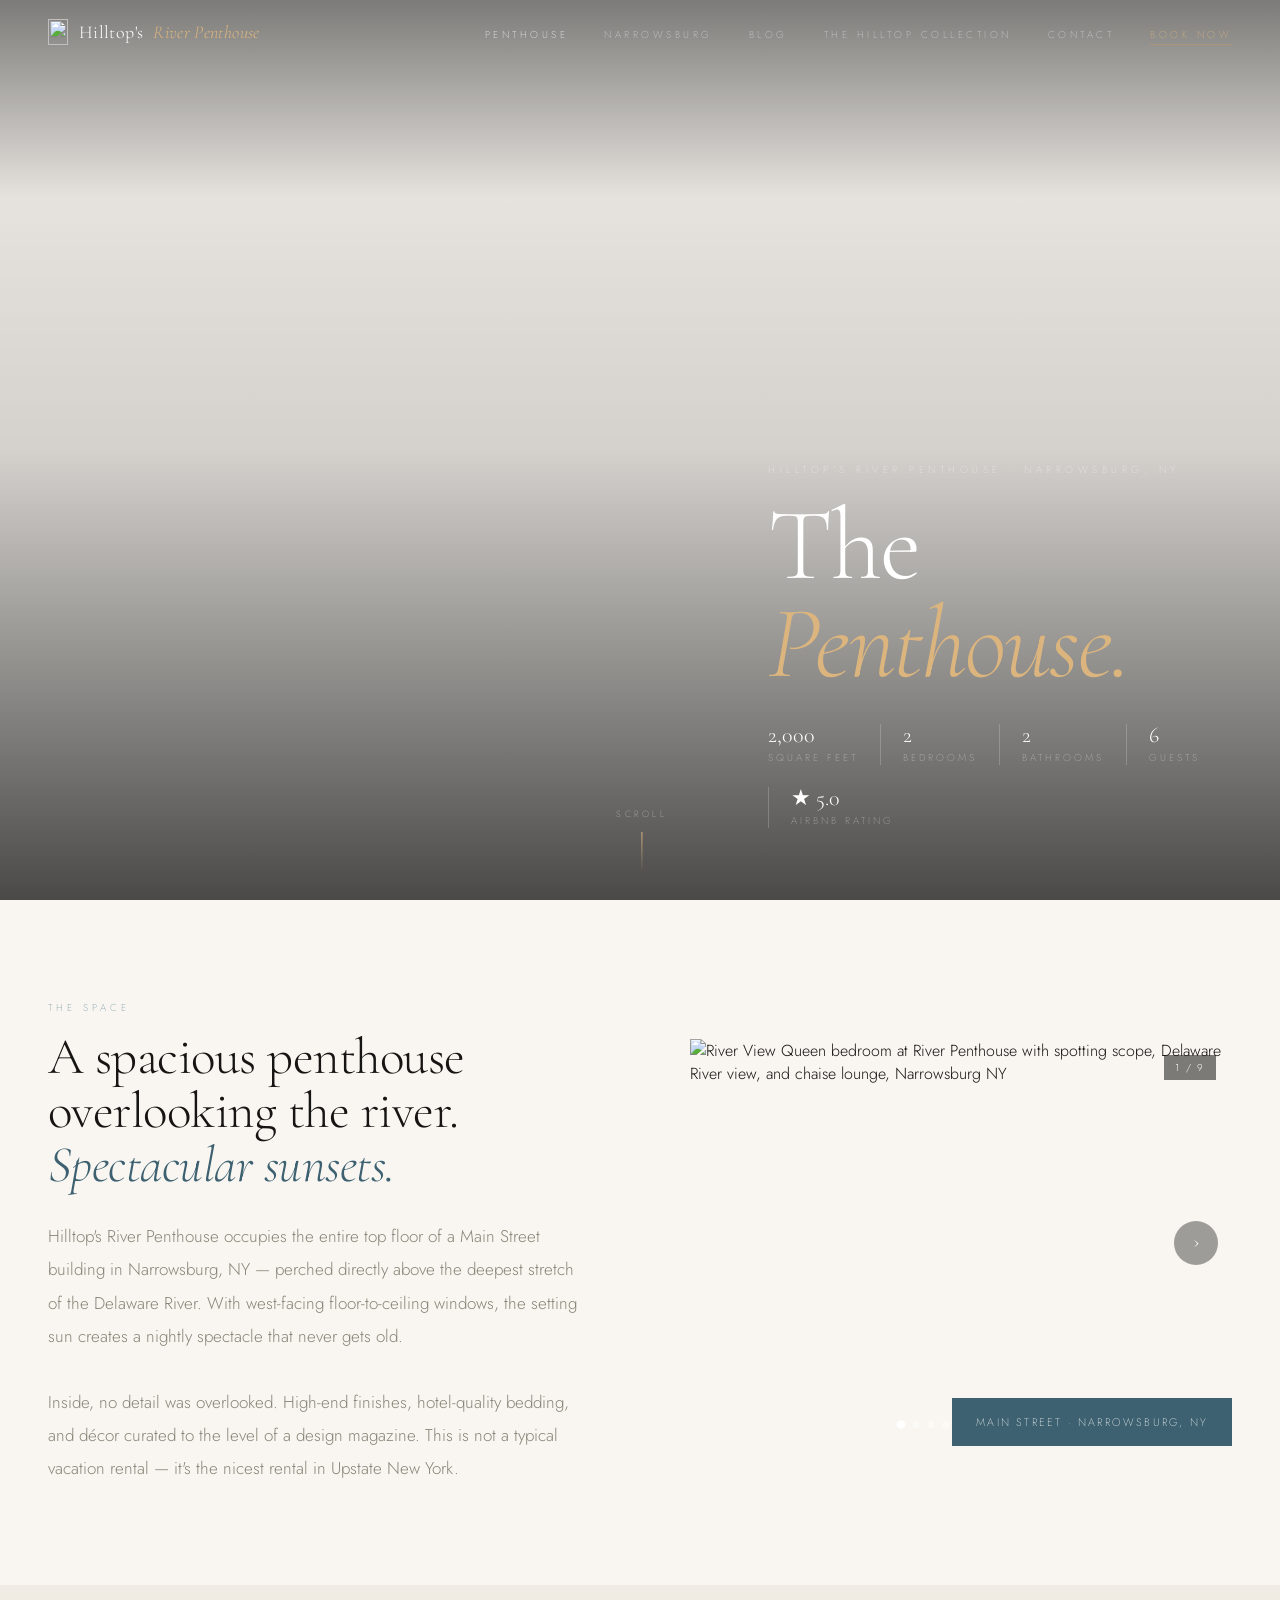
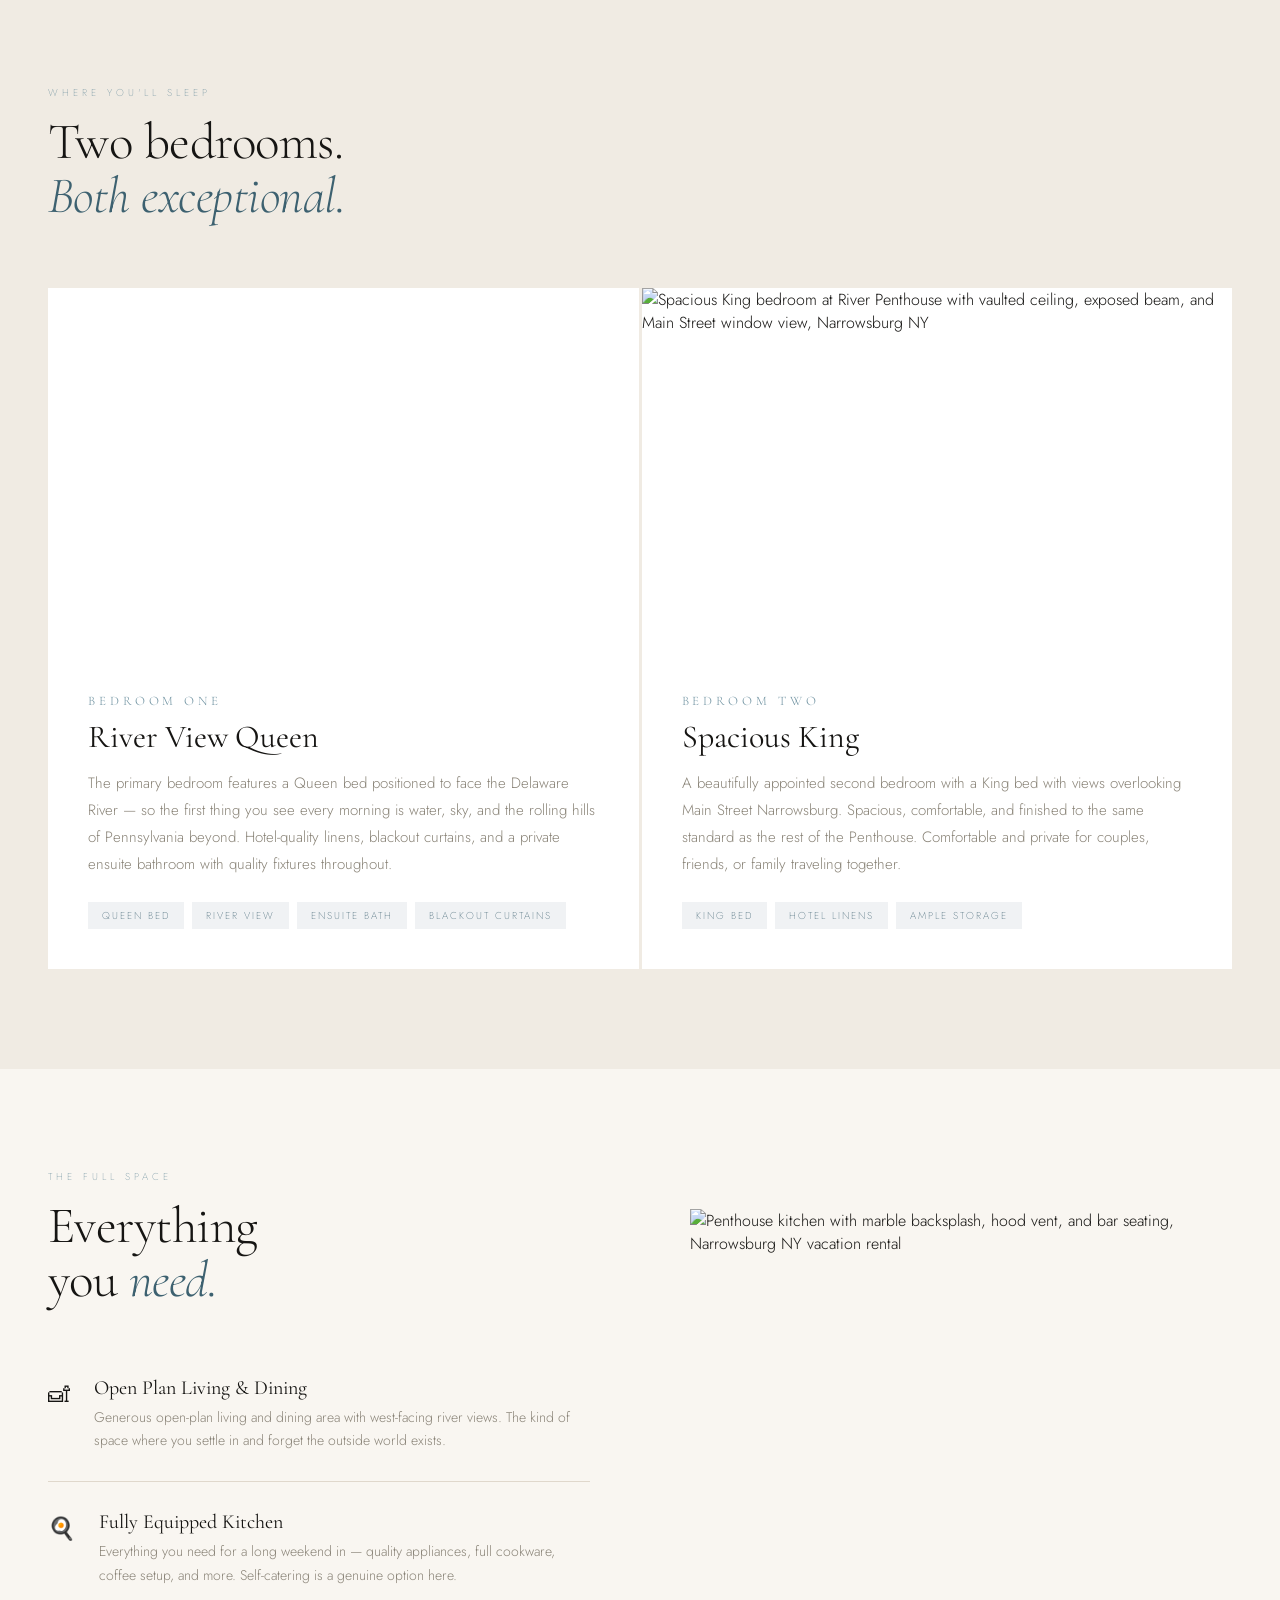
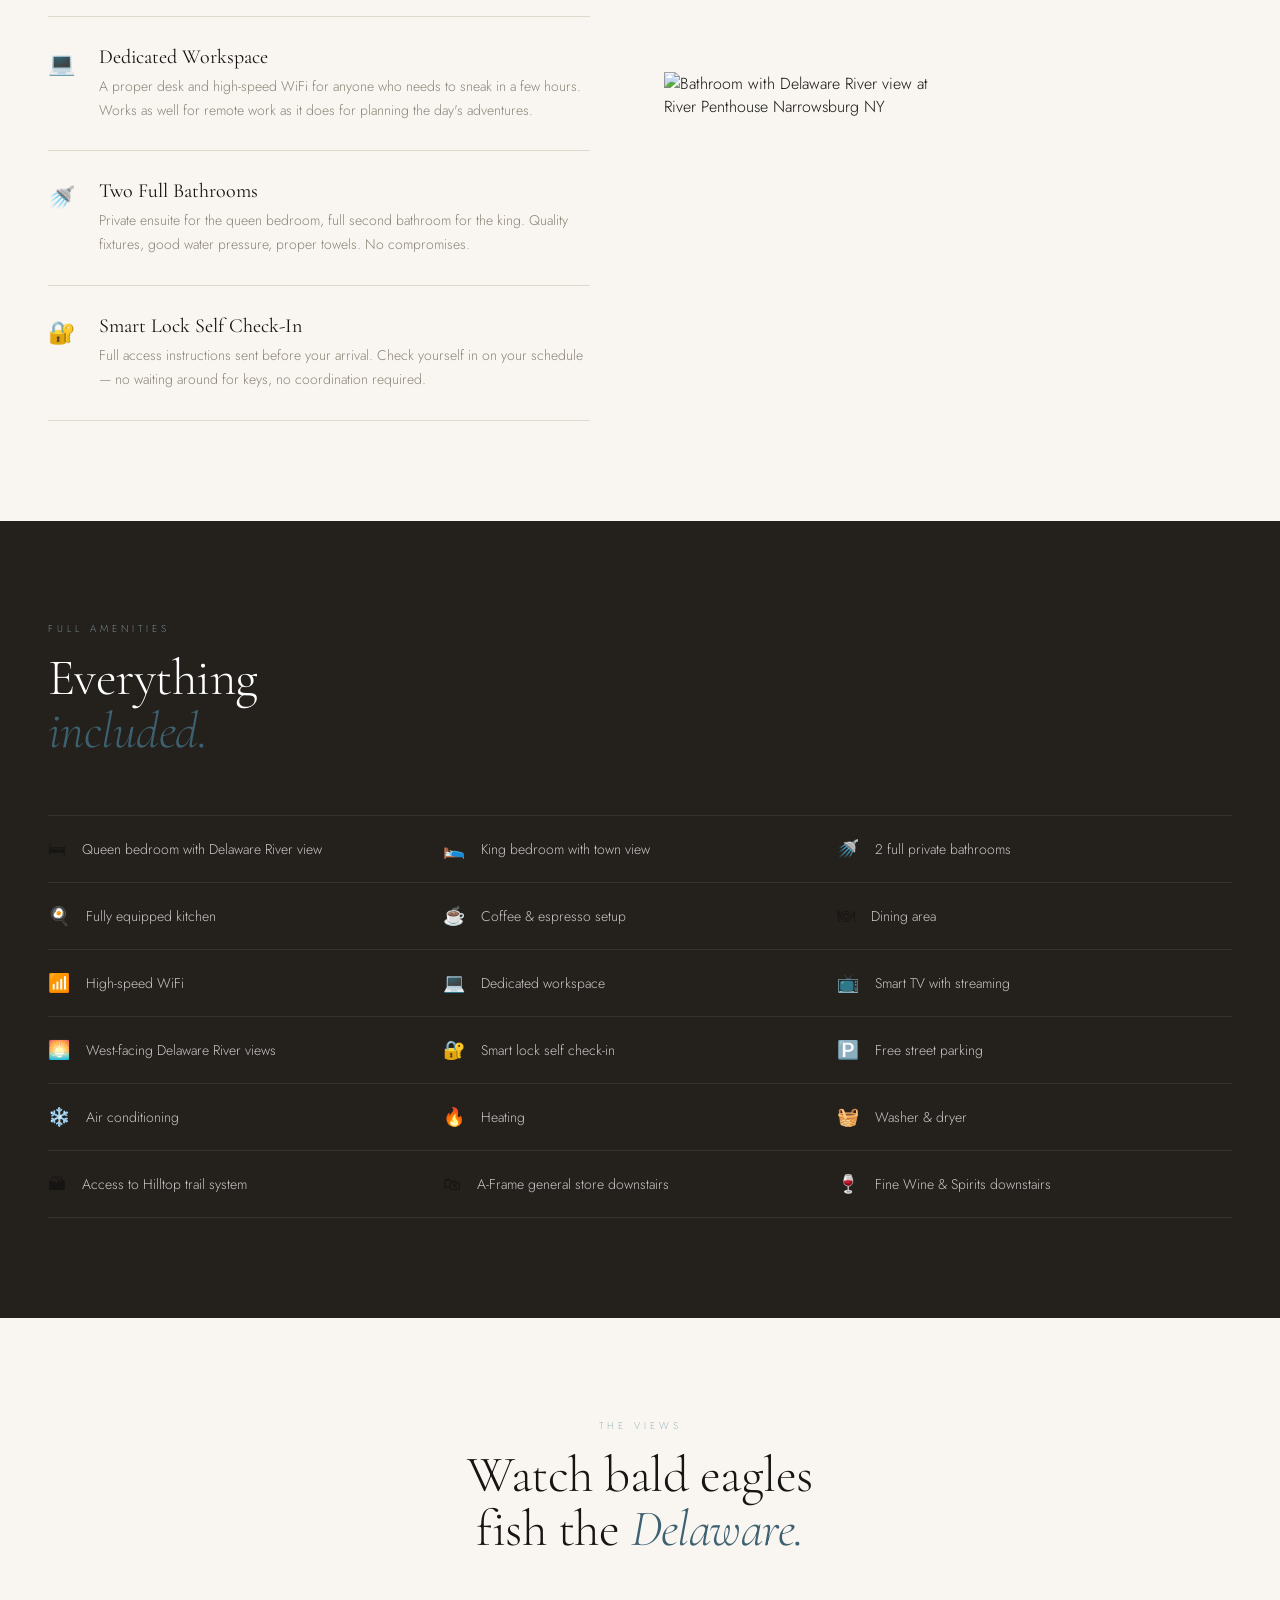
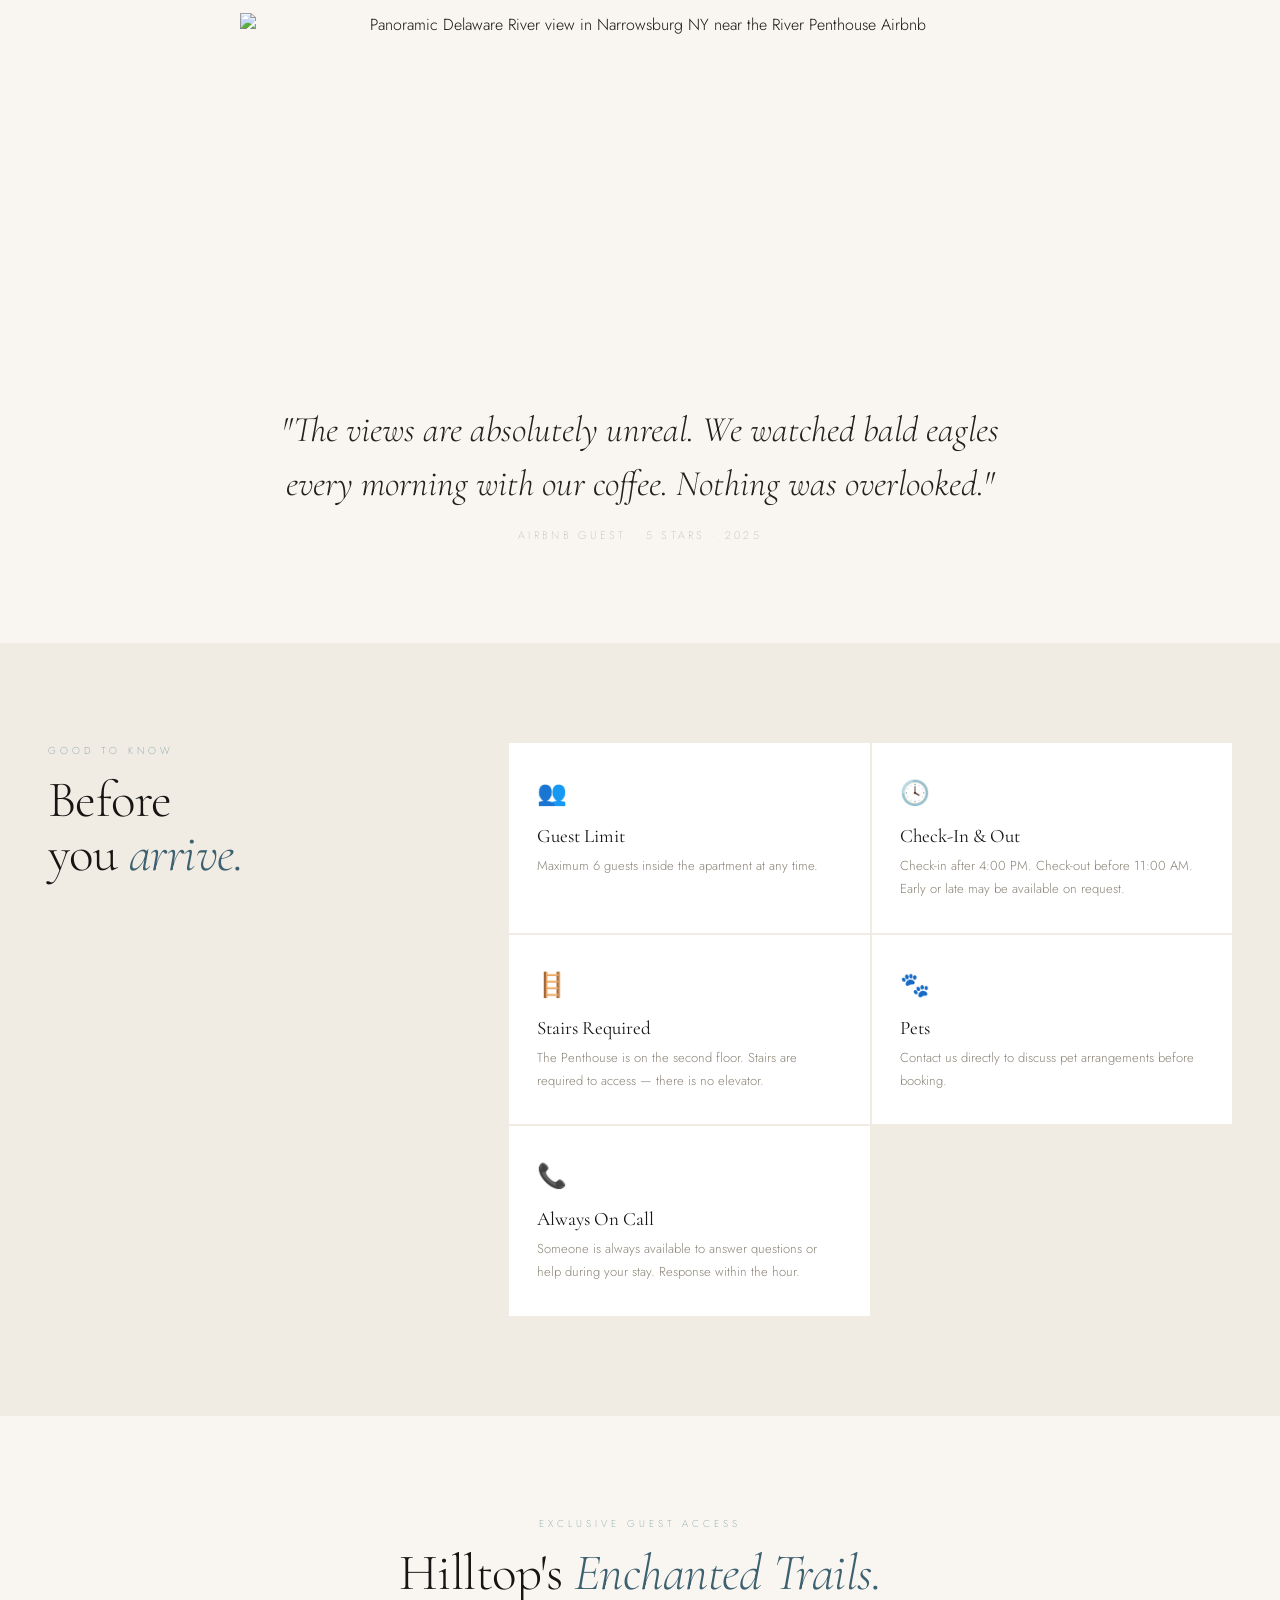
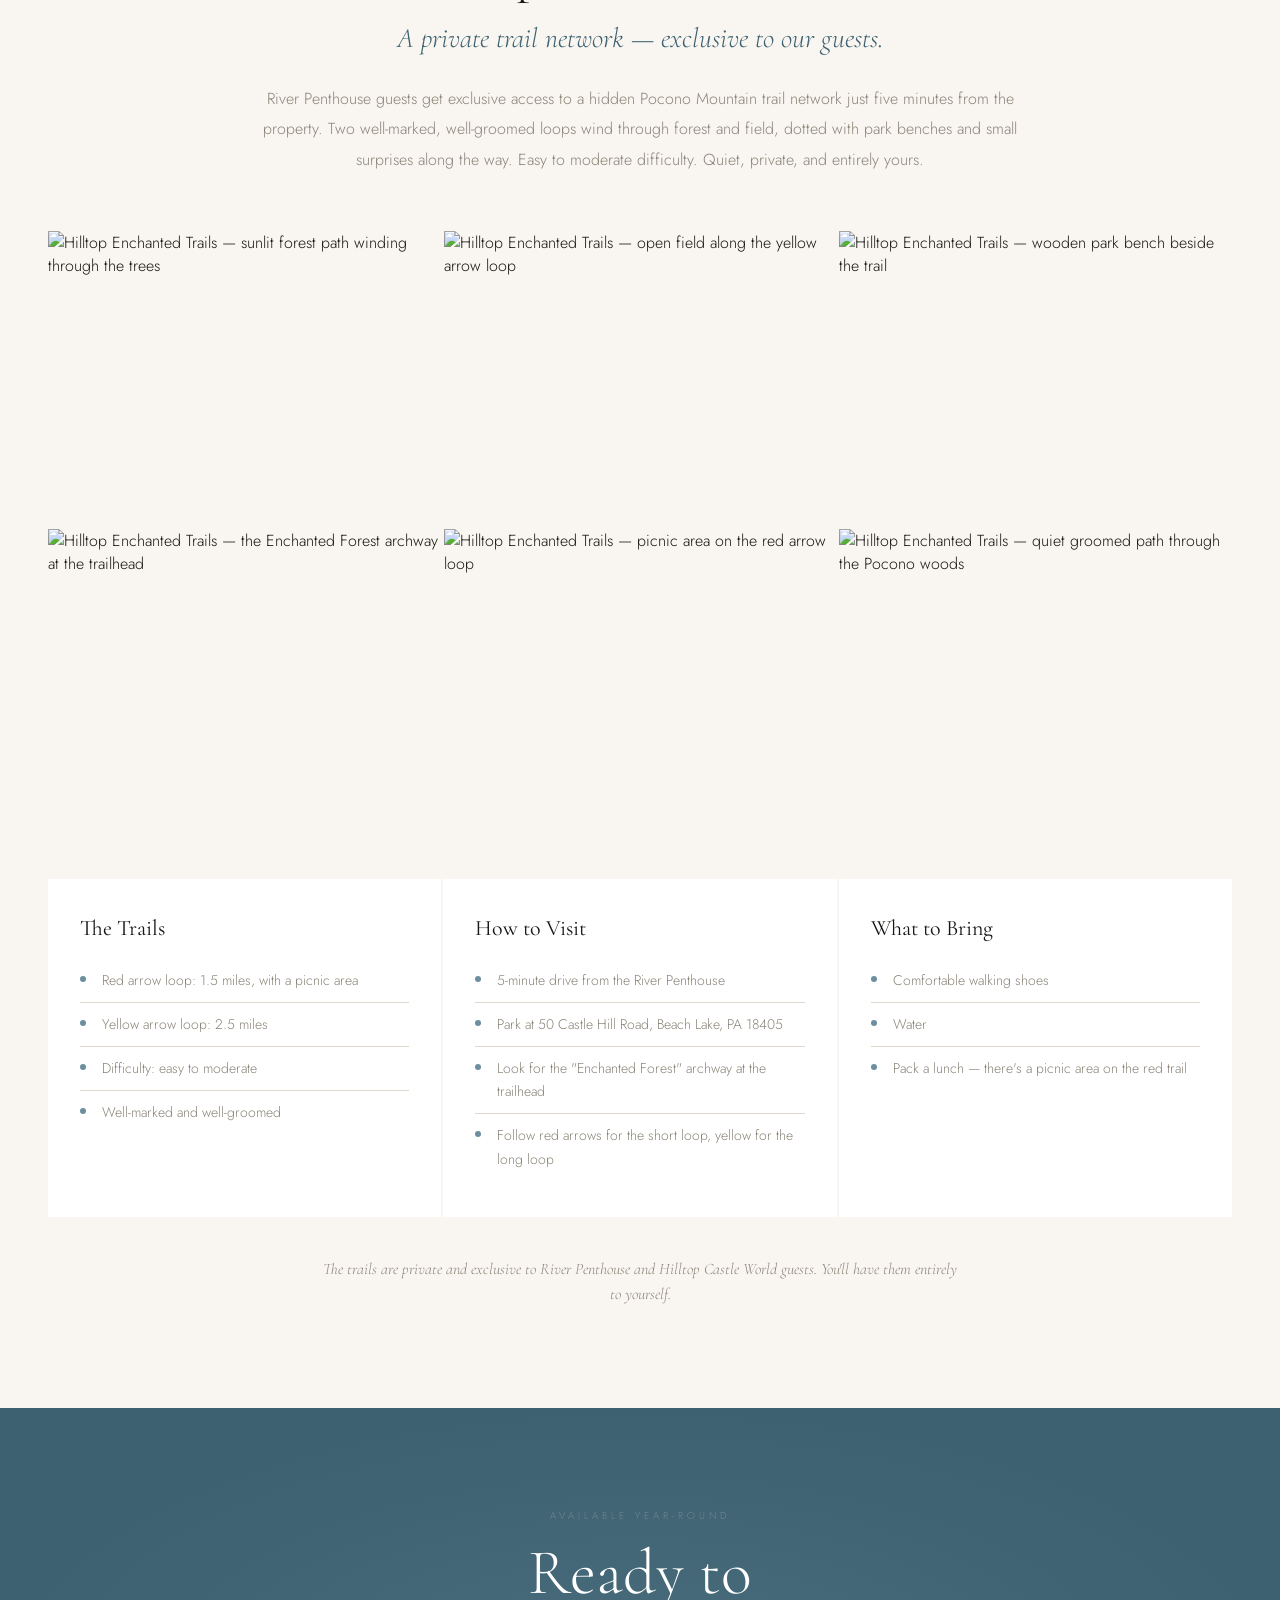
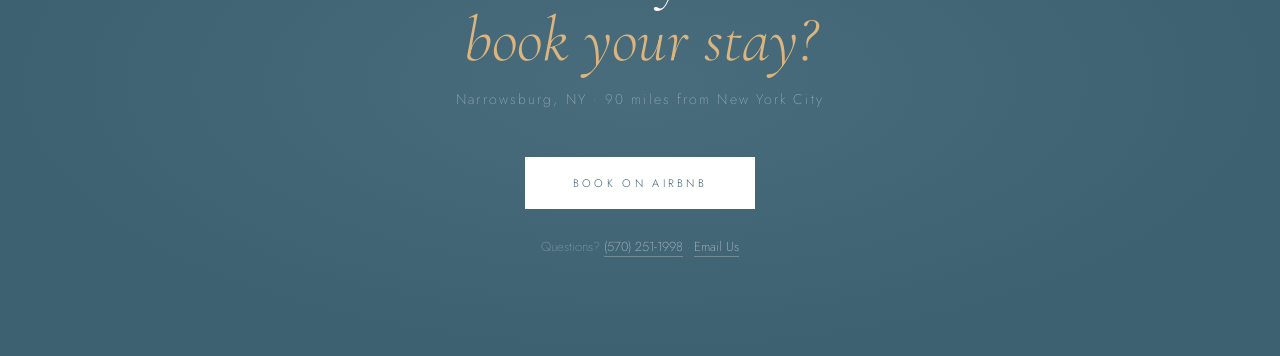
==== commit c2f1b015: "River View Queen: a film in its card, its photo leads the gallery Matt's clip (Dropbox/River Penthou" ====
--- a/riverpenthouse/index.html
+++ b/riverpenthouse/index.html
@@ -634,7 +634,7 @@
       </div>
       <div class="intro-image gallery">
         <div class="gallery-track" id="gallery-track">
-          <img class="gallery-slide" src="/img/bedroom-river-view.webp" alt="River Penthouse bedroom with chaise lounge and Delaware River view, Narrowsburg NY" loading="eager">
+          <img class="gallery-slide" src="/img/bedroom-queen.webp" alt="River View Queen bedroom at River Penthouse with spotting scope, Delaware River view, and chaise lounge, Narrowsburg NY" loading="eager">
           <img class="gallery-slide" src="/img/living-river.webp" alt="River Penthouse living room with Delaware River view, herringbone wood floors, vaulted ceiling, Narrowsburg NY" loading="lazy">
           <img class="gallery-slide" src="/img/fireplace-area.webp" alt="River Penthouse fireplace and lounge area with orange armchair, Narrowsburg NY" loading="lazy">
           <img class="gallery-slide" src="/img/kitchen-wide.webp" alt="River Penthouse kitchen with marble backsplash, hood vent, stainless appliances, and bar seating, Narrowsburg NY" loading="lazy">
@@ -661,7 +661,8 @@
     </div>
     <div class="bedrooms-grid container">
       <div class="bedroom-card">
-        <img class="bedroom-image" src="/img/bedroom-queen.webp" alt="River View Queen bedroom at River Penthouse with spotting scope, Delaware River view, and chaise lounge, Narrowsburg NY">
+        <video class="bedroom-image queen-film" poster="/img/queen-film.webp" muted playsinline loop preload="none"
+          role="img" aria-label="River View Queen bedroom at River Penthouse with spotting scope, Delaware River view, and chaise lounge, Narrowsburg NY" data-src="/img/queen-film.mp4"></video>
         <div class="bedroom-info">
           <div class="bedroom-number">Bedroom One</div>
           <div class="bedroom-name">River View Queen</div>
@@ -977,6 +978,23 @@
       if (document.readyState === 'complete') start();
       else addEventListener('load', start, { once: true });
     })();
+
+    // The River View Queen film (tools/make-queen-video.py): fetched when the
+    // card comes near, playing only while it's on screen; the same rules as
+    // the hero for reduced motion and saving data.
+    (function () {
+      const film = document.querySelector('.queen-film');
+      const c = navigator.connection;
+      if (!film || !('IntersectionObserver' in window) ||
+          matchMedia('(prefers-reduced-motion: reduce)').matches ||
+          (c && (c.saveData || /2g$/.test(c.effectiveType || '')))) return;
+      new IntersectionObserver(([e]) => {
+        if (e.isIntersecting) {
+          if (!film.src) film.src = film.dataset.src;
+          film.play().catch(() => {});
+        } else if (film.src) film.pause();
+      }, { rootMargin: '200px 0px' }).observe(film);
+    })();
   </script>
 
 </body>
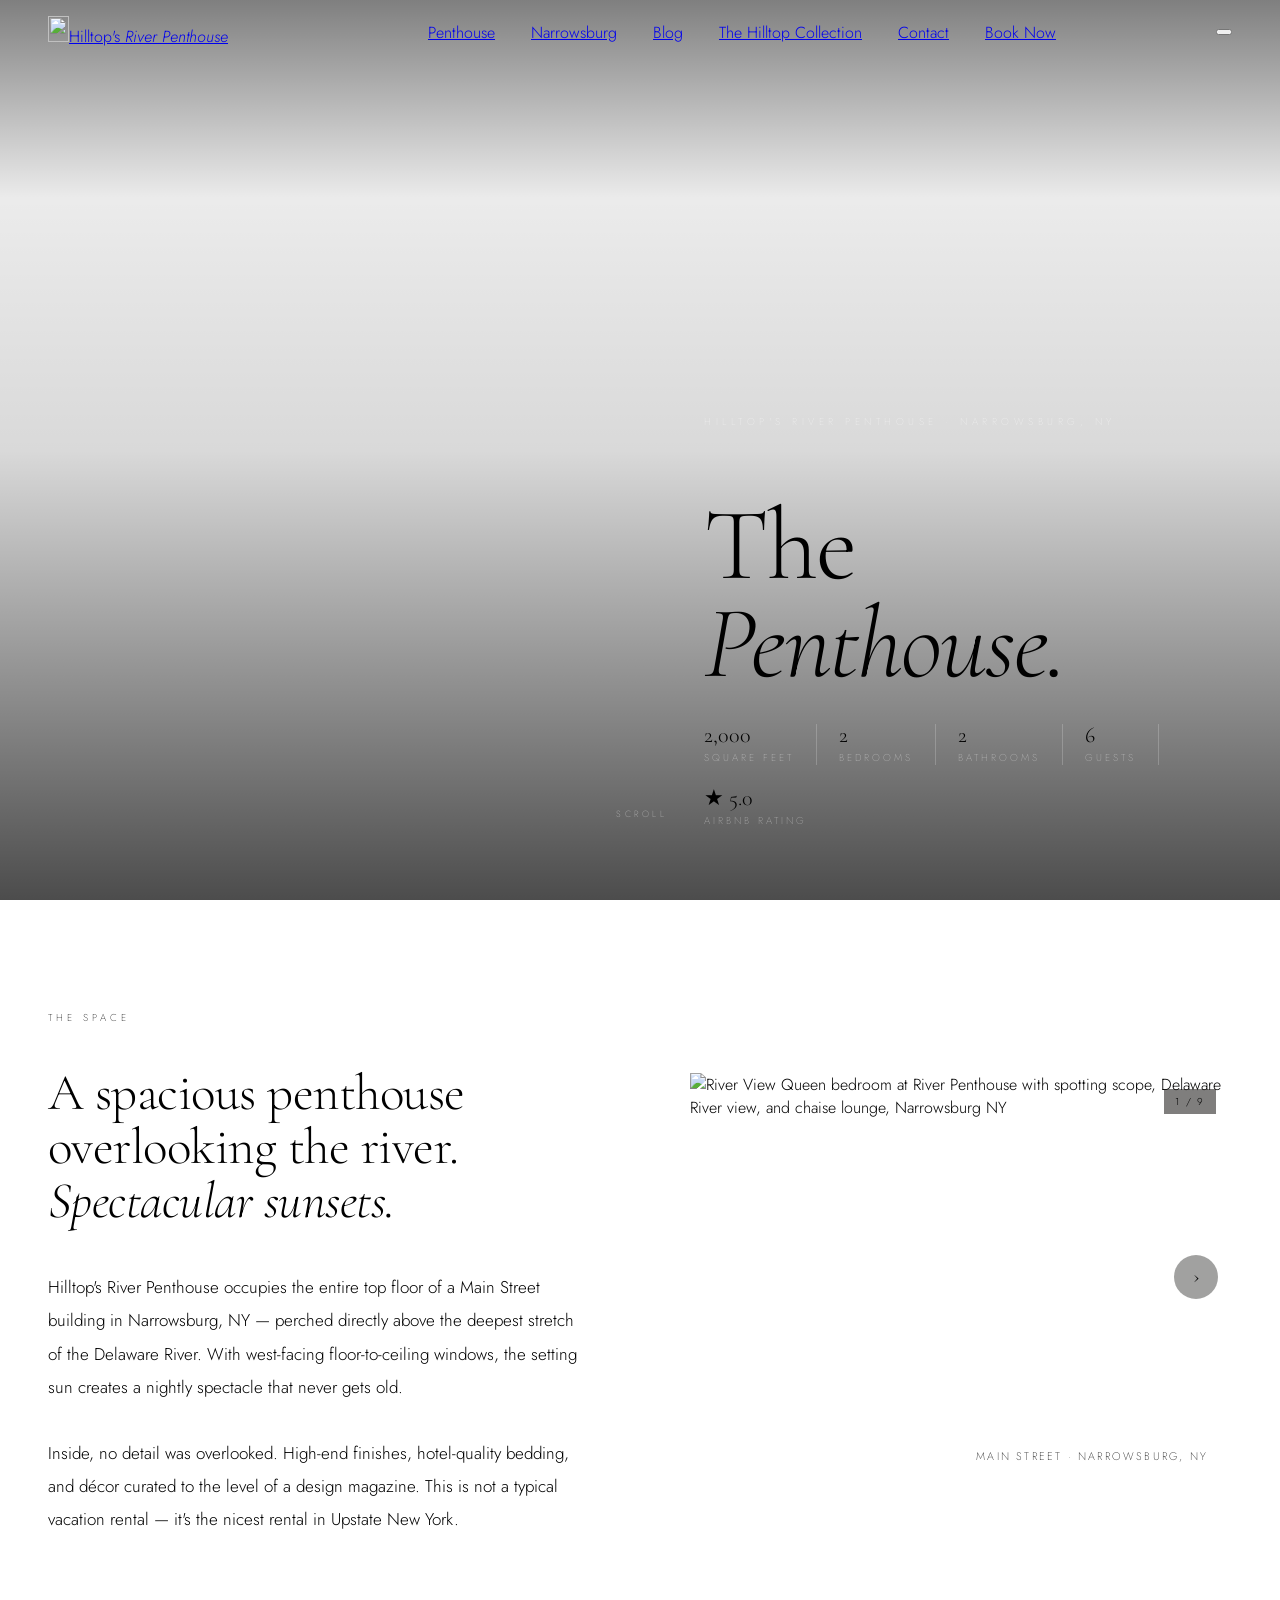
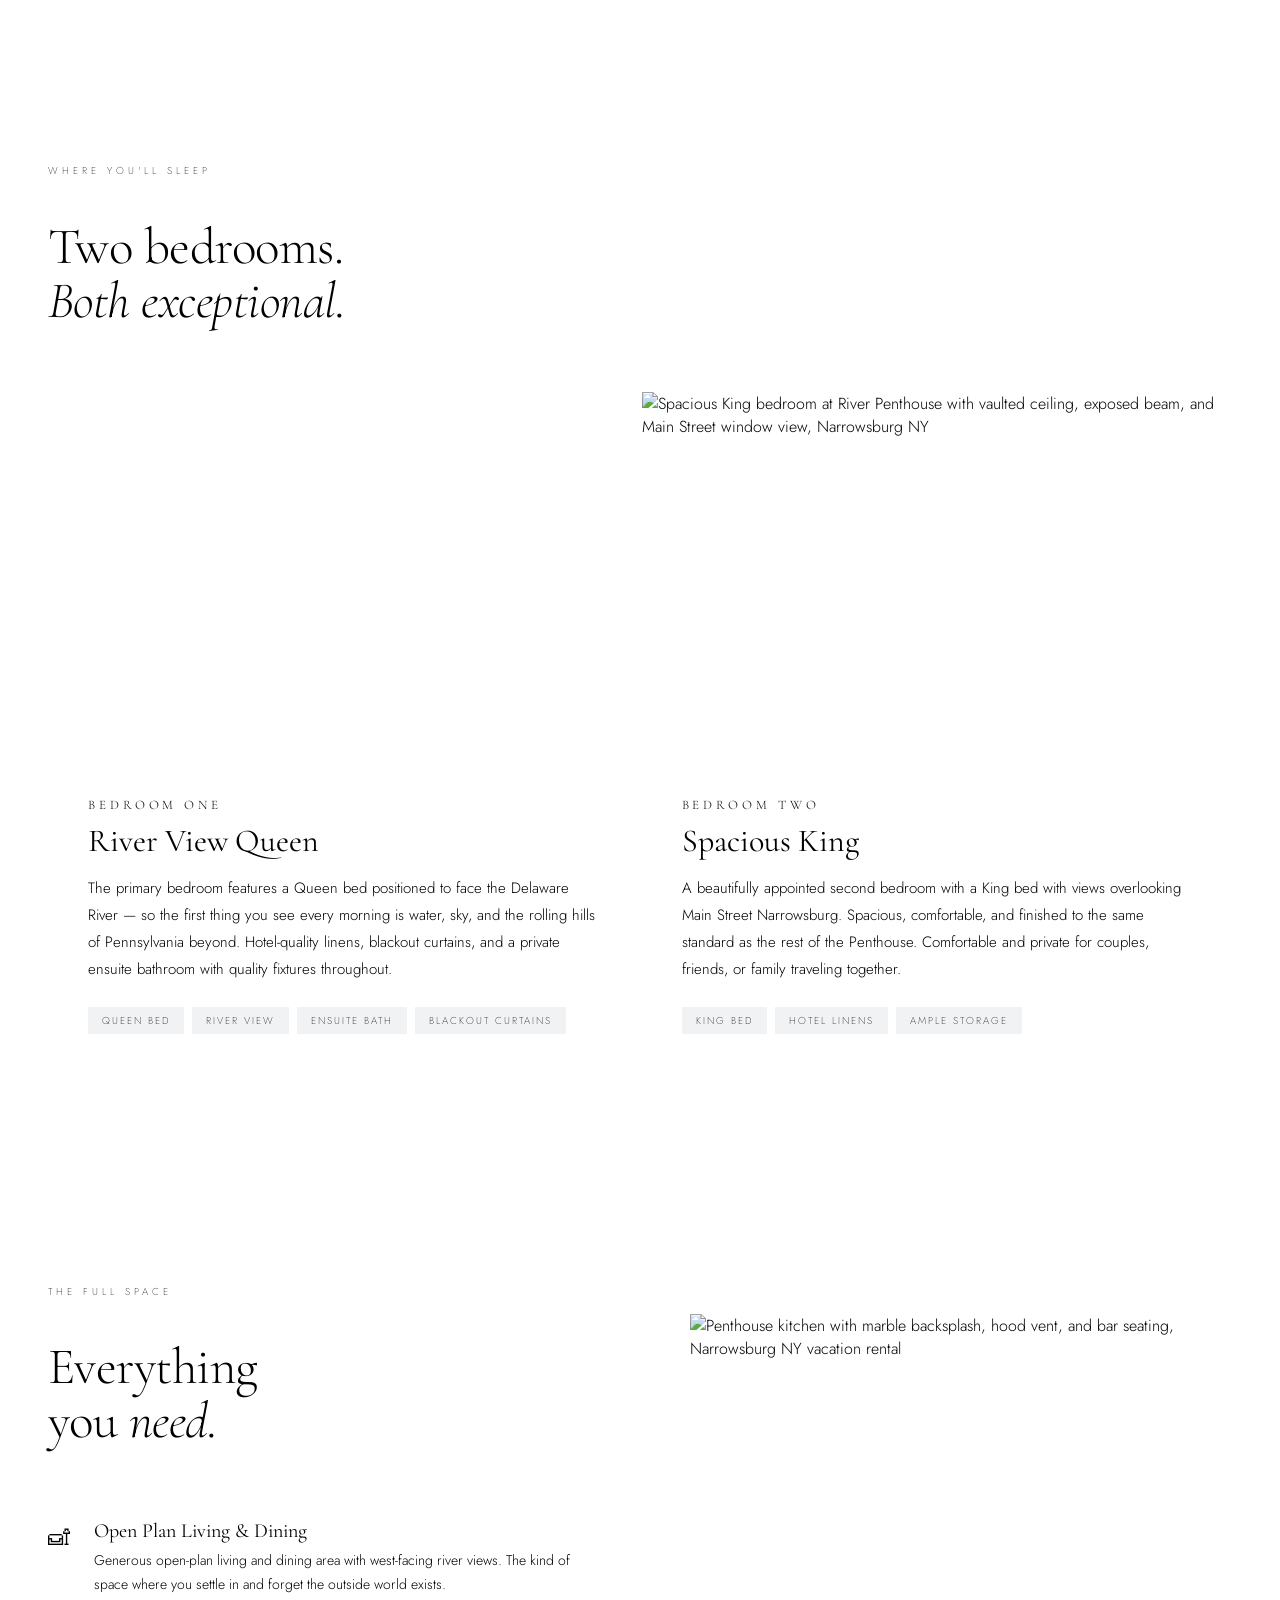
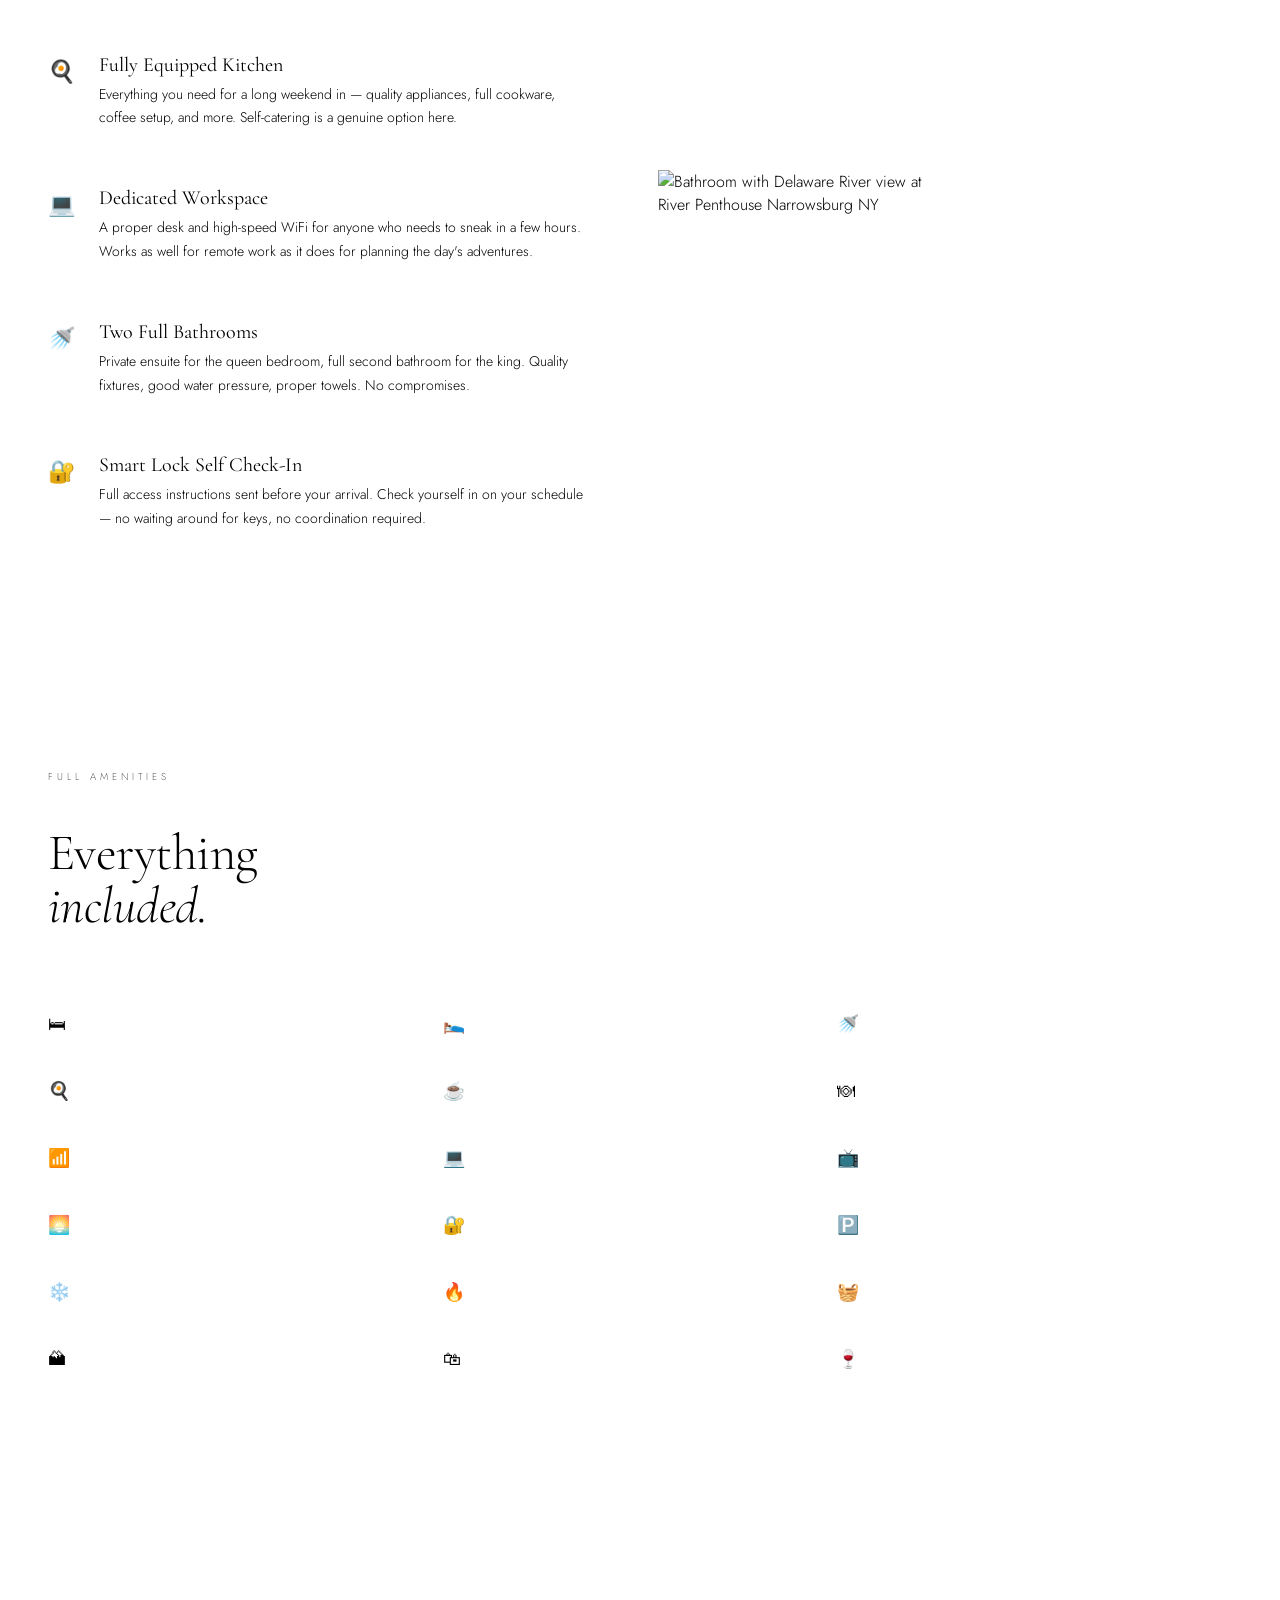
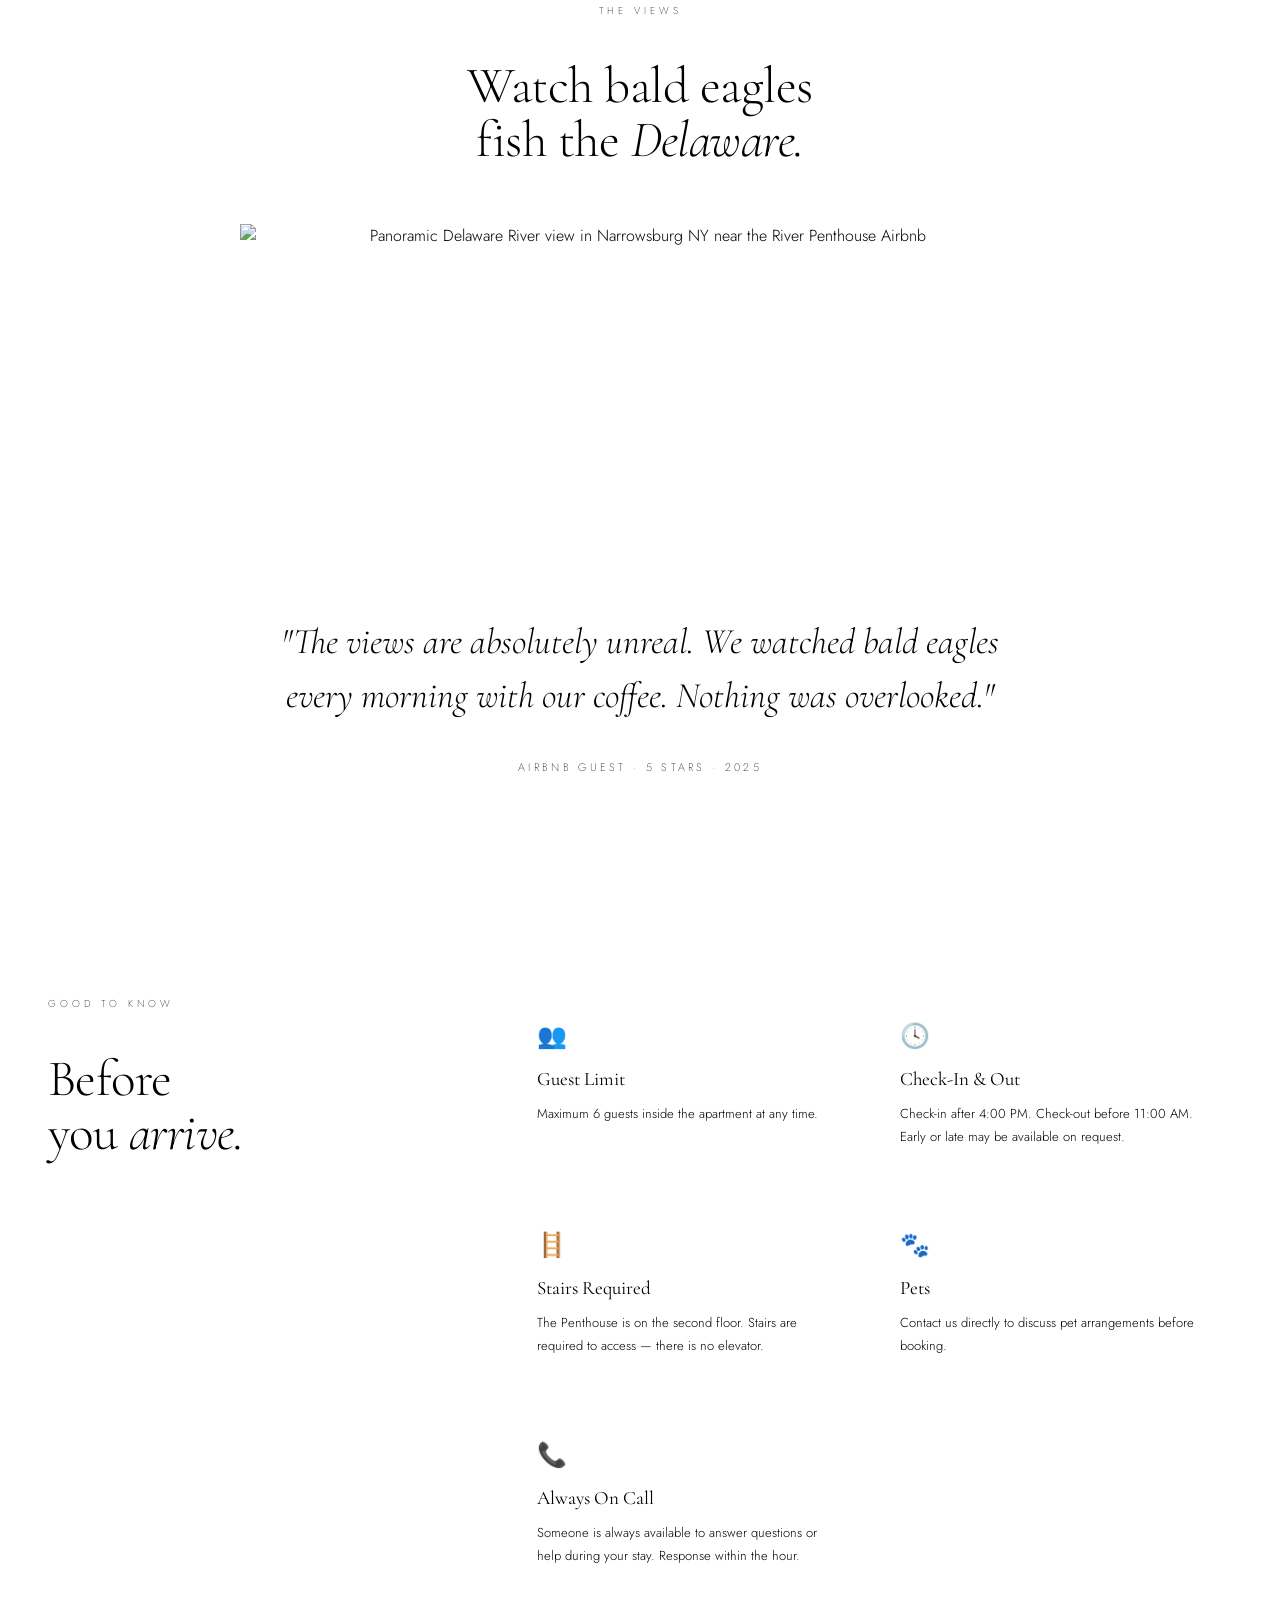
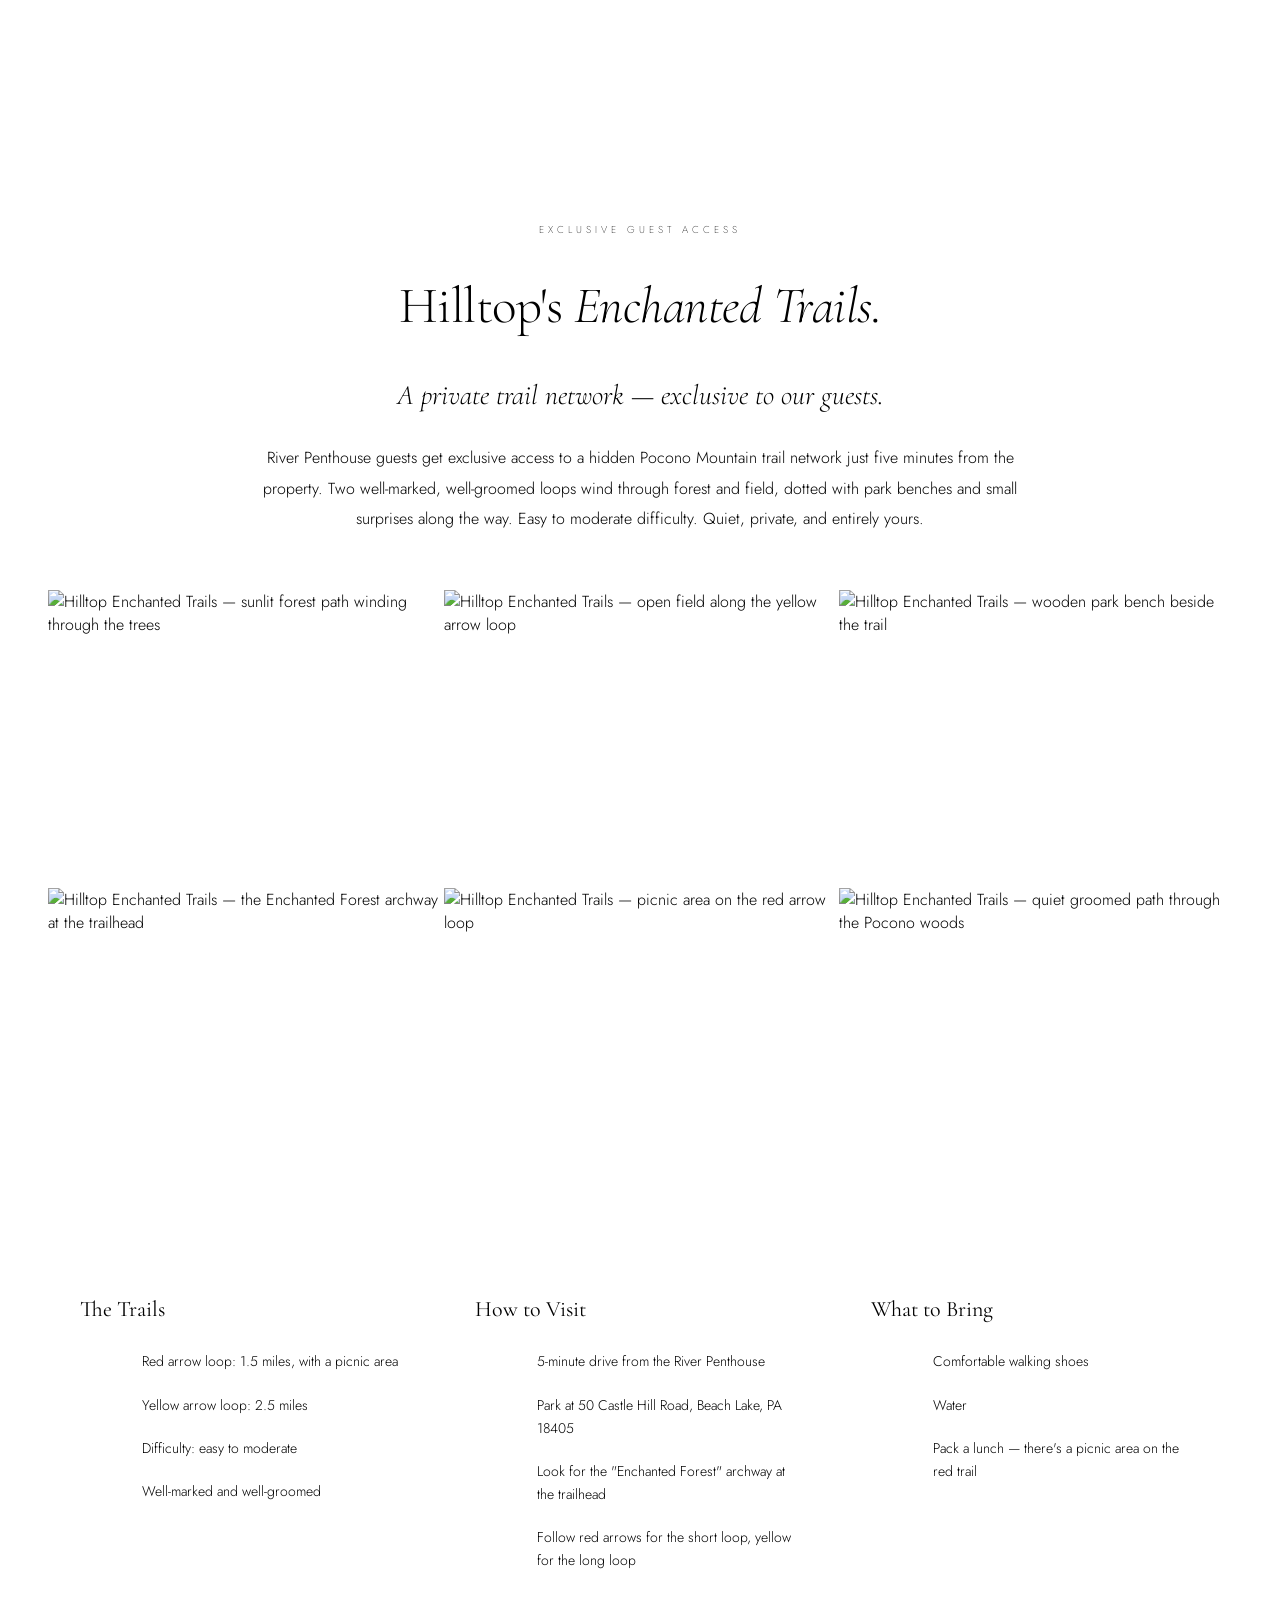
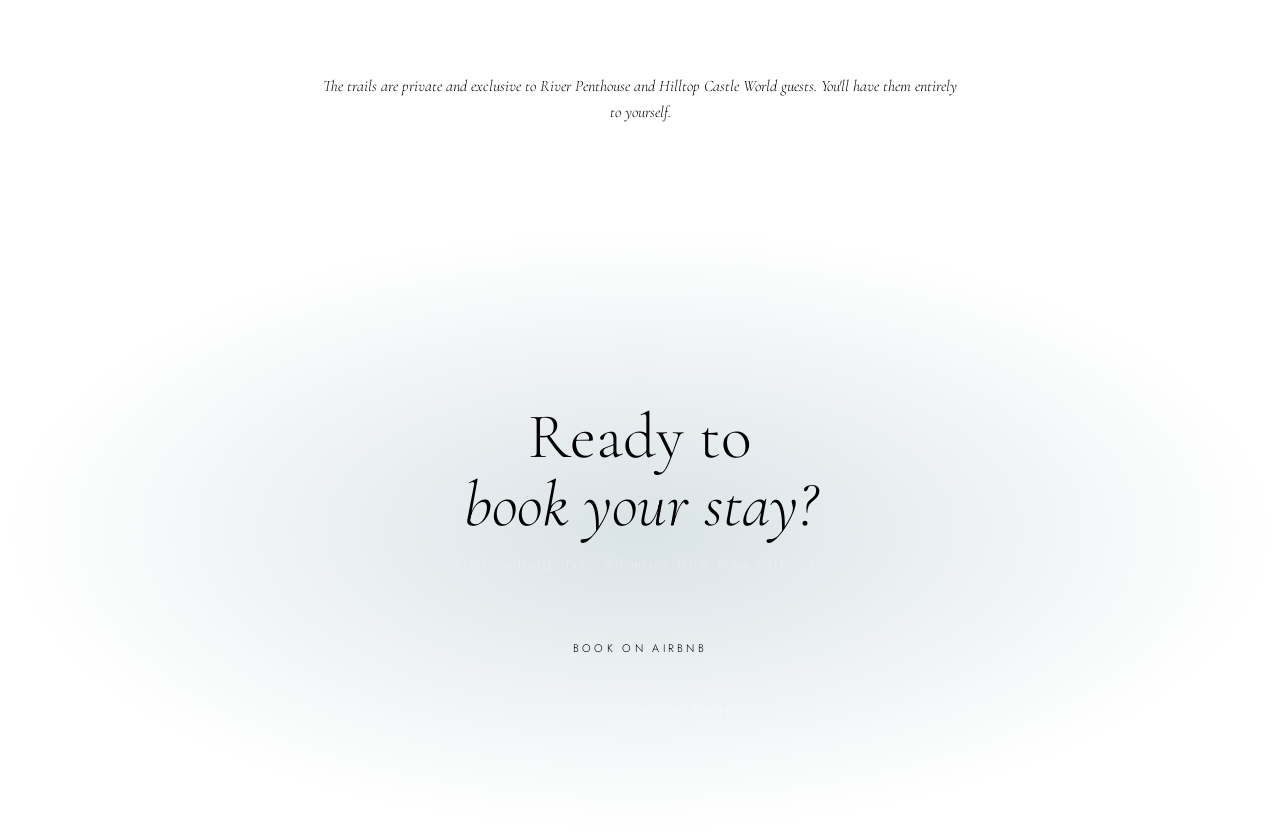
==== commit 3df5bdd0: "Link previews, a 404 page, Vercel Web Analytics, and one shared stylesheet - Link previews: the home" ====
--- a/riverpenthouse/index.html
+++ b/riverpenthouse/index.html
@@ -6,6 +6,16 @@
   <title>Hilltop's River Penthouse · Narrowsburg NY Airbnb · Delaware River Views</title>
   <meta name="description" content="Hilltop's River Penthouse — a 2,000 sq ft luxury Airbnb on Main Street Narrowsburg NY, perched above the Delaware River. 2 bedrooms, 2 baths, sleeps 6. 90 miles from NYC.">
   <link rel="canonical" href="https://www.riverpenthouse.com/">
+  <meta property="og:type" content="website">
+  <meta property="og:site_name" content="Hilltop's River Penthouse">
+  <meta property="og:title" content="Hilltop's River Penthouse · Narrowsburg NY Airbnb · Delaware River Views">
+  <meta property="og:description" content="Hilltop's River Penthouse — a 2,000 sq ft luxury Airbnb on Main Street Narrowsburg NY, perched above the Delaware River. 2 bedrooms, 2 baths, sleeps 6. 90 miles from NYC.">
+  <meta property="og:url" content="https://www.riverpenthouse.com/">
+  <meta property="og:image" content="https://www.riverpenthouse.com/img/og/penthouse.jpg">
+  <meta property="og:image:width" content="1200">
+  <meta property="og:image:height" content="630">
+  <meta property="og:image:alt" content="The River View Queen bedroom at Hilltop&#x27;s River Penthouse, looking over the Delaware River">
+  <meta name="twitter:card" content="summary_large_image">
   <script type="application/ld+json">
   {
     "@context": "https://schema.org",
@@ -89,25 +99,8 @@
   </script>
   <link href="https://fonts.googleapis.com/css2?family=Cormorant+Garamond:ital,wght@0,300;0,400;0,600;1,300;1,400;1,600&family=Jost:wght@200;300;400&display=swap" rel="stylesheet">
   <style>
-    *, *::before, *::after { box-sizing: border-box; margin: 0; padding: 0; }
-
-    :root {
-      --cream: #f9f6f1;
-      --cream-dark: #f0ebe3;
-      --sand: #e0d8cc;
-      --river: #6b8f9e;
-      --river-deep: #3d6170;
-      --river-light: #a8c4ce;
-      --ink: #161513;
-      --ink-soft: #24211d;
-      --stone: #8a8478;
-      --stone-light: #b5b0a8;
-      --gold: #c89b5e;
-      --gold-light: #dcb57e;
-      --white: #ffffff;
-    }
-
-    html { scroll-behavior: smooth; }
+
+
 
     body {
       background: var(--cream);
@@ -141,66 +134,14 @@
       -webkit-backdrop-filter: blur(12px);
       box-shadow: 0 1px 0 rgba(255,255,255,0.06);
     }
-    .nav-logo {
-      font-family: 'Cormorant Garamond', serif;
-      font-weight: 300;
-      font-size: 18px;
-      color: var(--white);
-      text-decoration: none;
-      letter-spacing: 0.02em;
-      flex-shrink: 0;
-    }
-    .nav-logo em {
-      font-style: italic;
-      color: var(--gold-light);
-    }
-    .nav-logo { display: inline-flex; align-items: center; gap: 10px; }
-    .nav-mark { display: block; width: auto; height: 26px; }
     .nav-links {
       display: flex;
       align-items: center;
       gap: 36px;
       list-style: none;
     }
-    .nav-links a {
-      font-family: 'Jost', sans-serif;
-      font-weight: 200;
-      font-size: 10px;
-      letter-spacing: 0.35em;
-      text-transform: uppercase;
-      color: rgba(255,255,255,0.65);
-      text-decoration: none;
-      transition: color 0.2s ease;
-    }
-    .nav-links a:hover { color: var(--white); }
-    .nav-links a.active { color: var(--white); }
-    .nav-links .nav-book a {
-      color: var(--gold-light);
-      border-bottom: 1px solid rgba(200,155,94,0.4);
-      padding-bottom: 2px;
-    }
-    .nav-links .nav-book a:hover { color: var(--gold); border-color: var(--gold); }
 
     /* mobile nav */
-    .nav-toggle {
-      display: none;
-      flex-direction: column;
-      gap: 5px;
-      cursor: pointer;
-      padding: 4px;
-      background: none;
-      border: none;
-    }
-    .nav-toggle span {
-      display: block;
-      width: 22px;
-      height: 1px;
-      background: rgba(255,255,255,0.7);
-      transition: all 0.3s ease;
-    }
-    .nav-toggle.open span:nth-child(1) { transform: translateY(6px) rotate(45deg); }
-    .nav-toggle.open span:nth-child(2) { opacity: 0; }
-    .nav-toggle.open span:nth-child(3) { transform: translateY(-6px) rotate(-45deg); }
 
     .nav-mobile {
       display: none;
@@ -227,18 +168,11 @@
       text-decoration: none;
     }
     .nav-mobile a:hover { color: var(--white); }
-    .nav-mobile .nav-book-mobile a { color: var(--gold-light); }
 
     /* The full nav needs about 1,090px with the logo; below that it would overlap. */
-    @media (max-width: 1100px) {
-      .nav-links { display: none; }
-      .nav-toggle { display: flex; }
-    }
 
     @media (max-width: 768px) {
       .site-nav { padding: 0 24px; }
-      .nav-links { display: none; }
-      .nav-toggle { display: flex; }
       .nav-mobile { padding: 32px 24px 40px; }
     }
 
@@ -542,12 +476,16 @@
       .trails-gallery { grid-template-columns: 1fr 1fr; }
     }
   </style>
+  <link rel="stylesheet" href="/css/site.css">
     <link rel="icon" type="image/x-icon" href="/favicon.ico">
     <link rel="icon" type="image/svg+xml" href="/favicon.svg">
     <link rel="icon" type="image/png" sizes="32x32" href="/favicon-32x32.png">
     <link rel="icon" type="image/png" sizes="16x16" href="/favicon-16x16.png">
     <link rel="apple-touch-icon" sizes="180x180" href="/apple-touch-icon.png">
     <link rel="manifest" href="/manifest.json">
+  <!-- Vercel Web Analytics: cookieless page views; switched on in the Vercel dashboard. -->
+  <script>window.va = window.va || function () { (window.vaq = window.vaq || []).push(arguments); };</script>
+  <script defer src="/_vercel/insights/script.js"></script>
 </head>
 <body>
 
